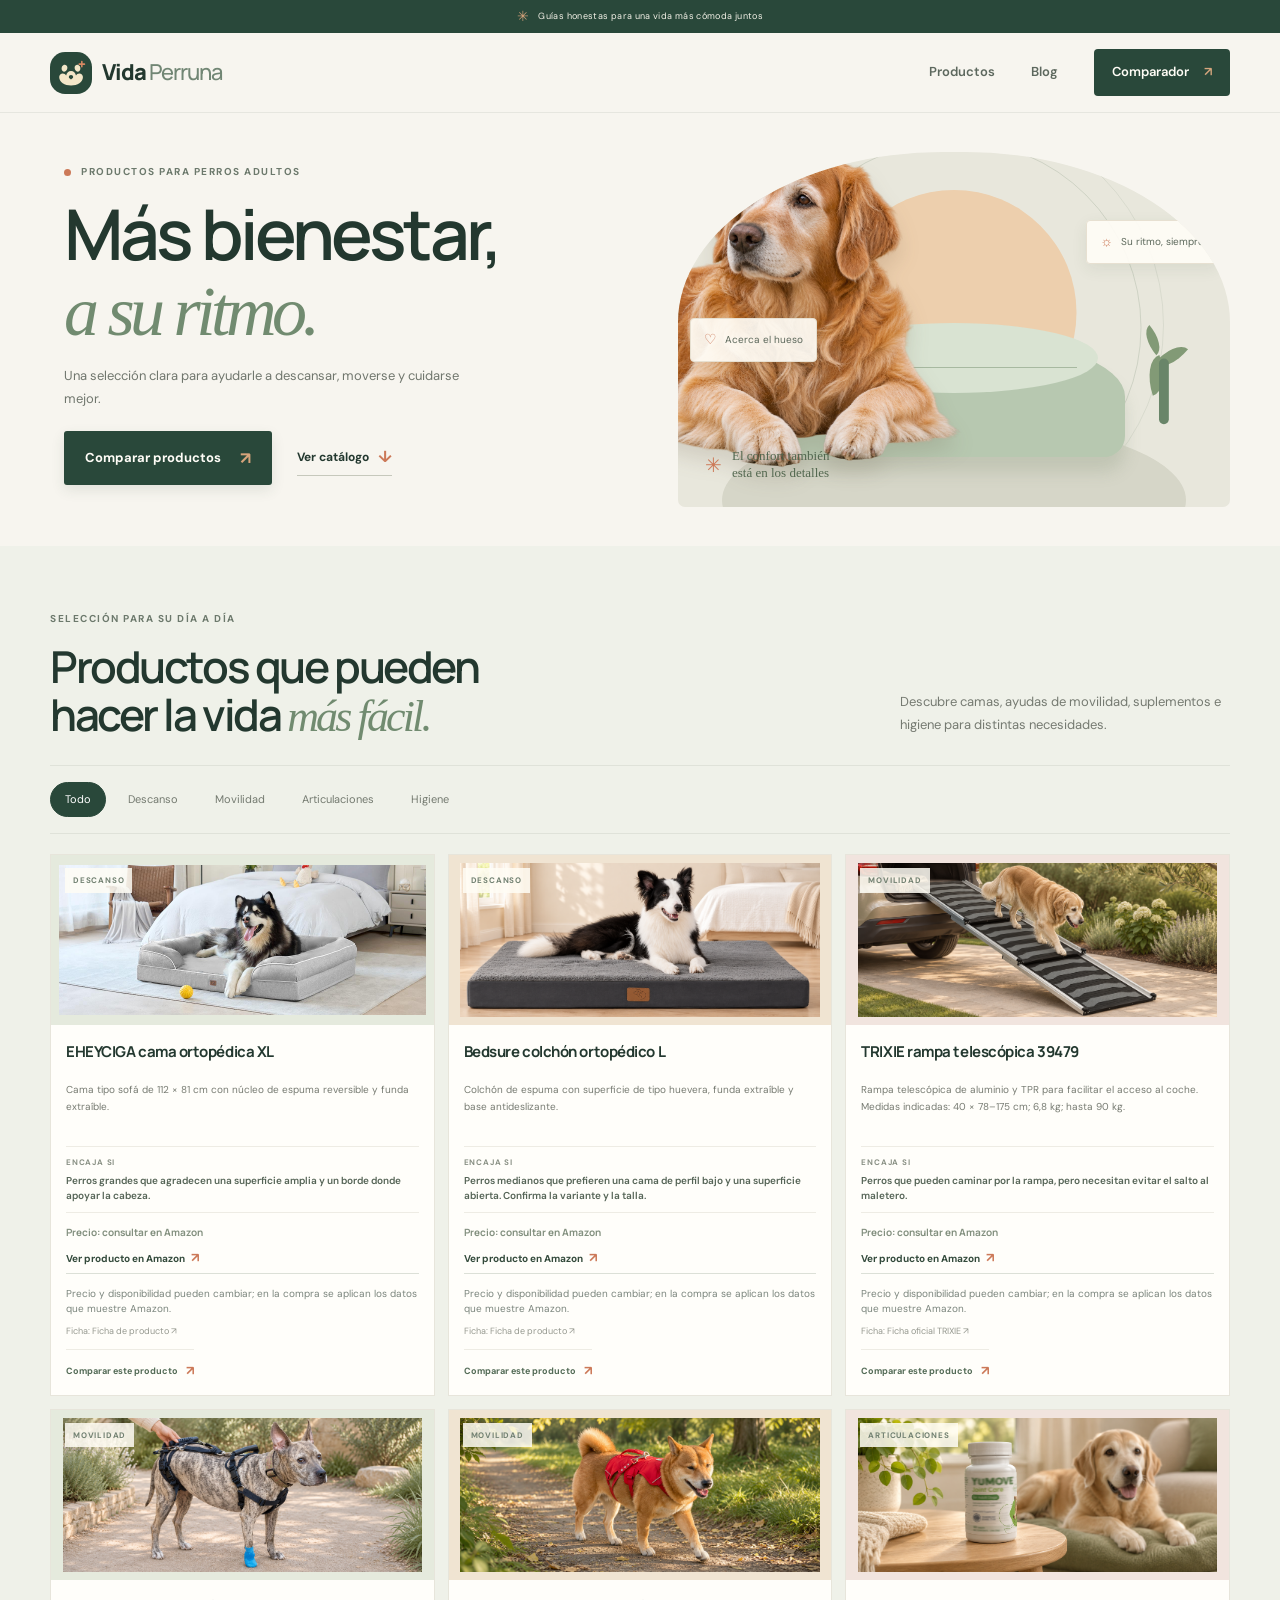
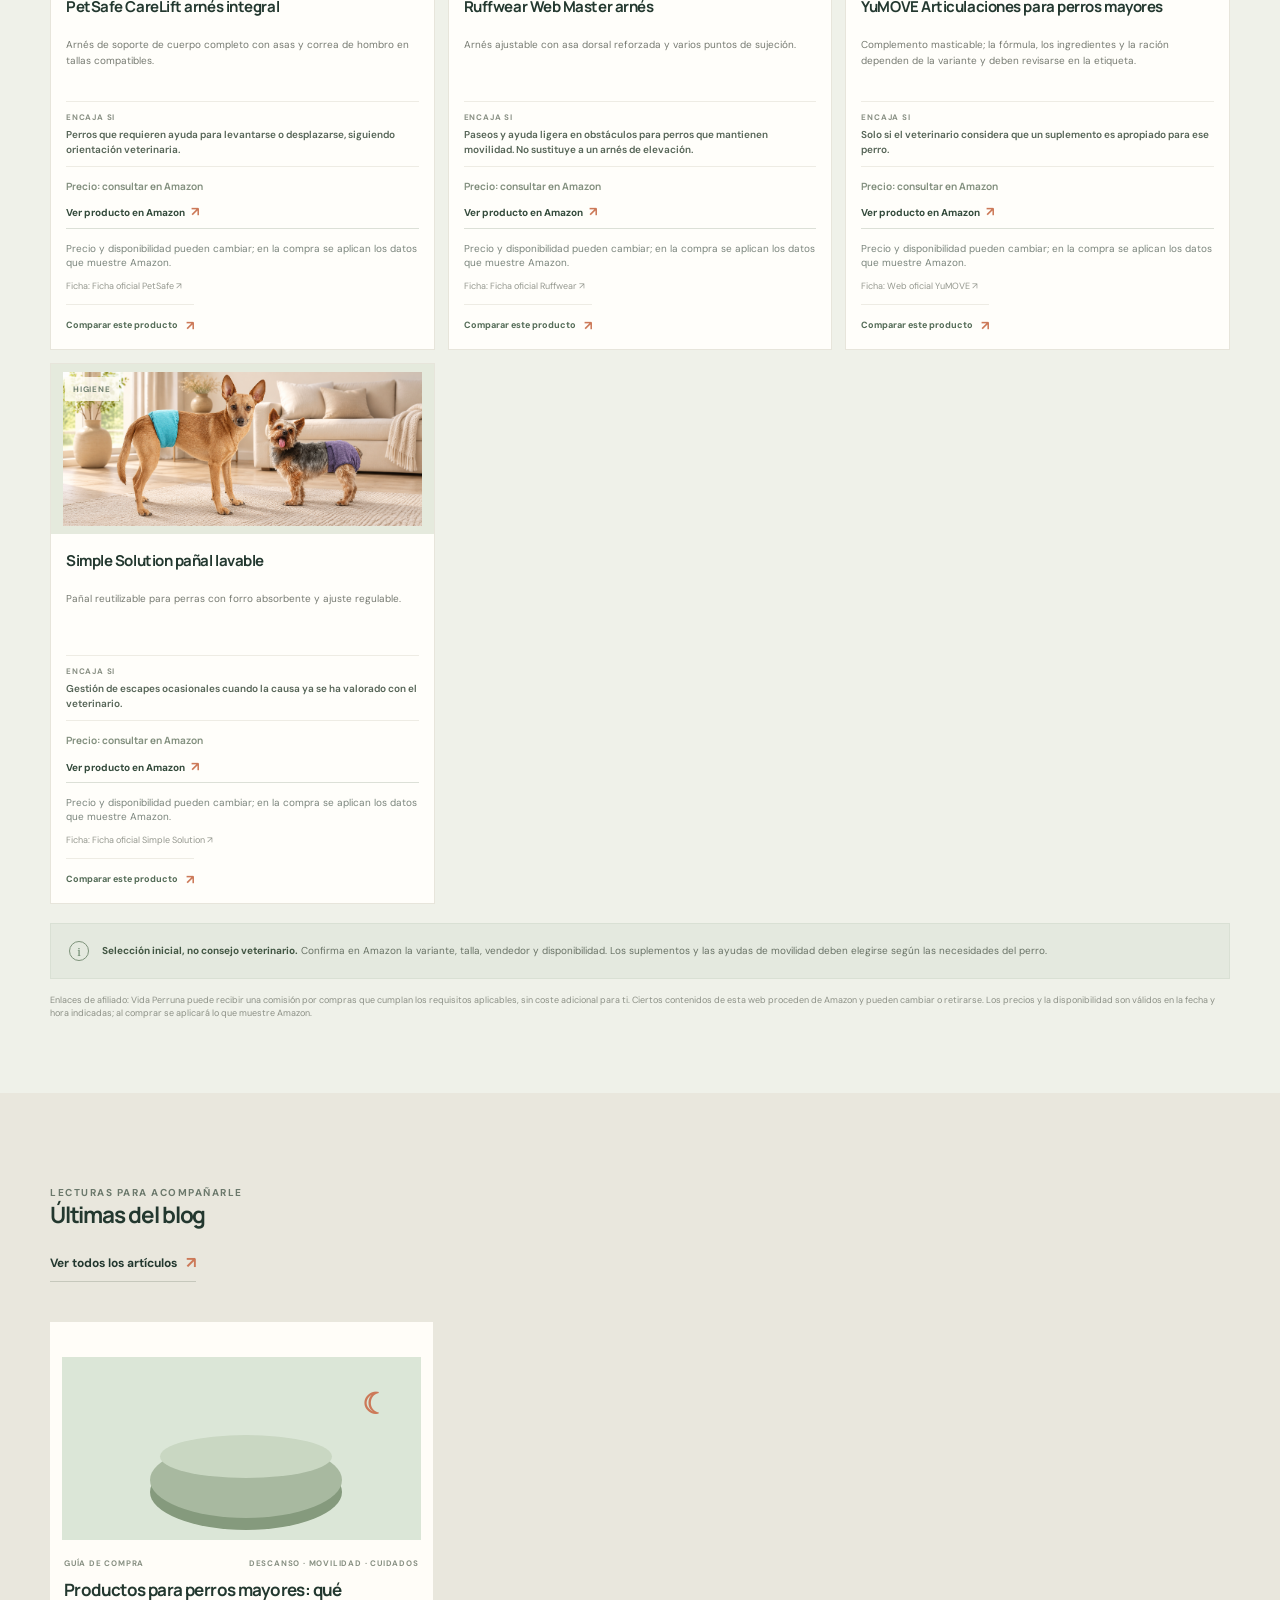
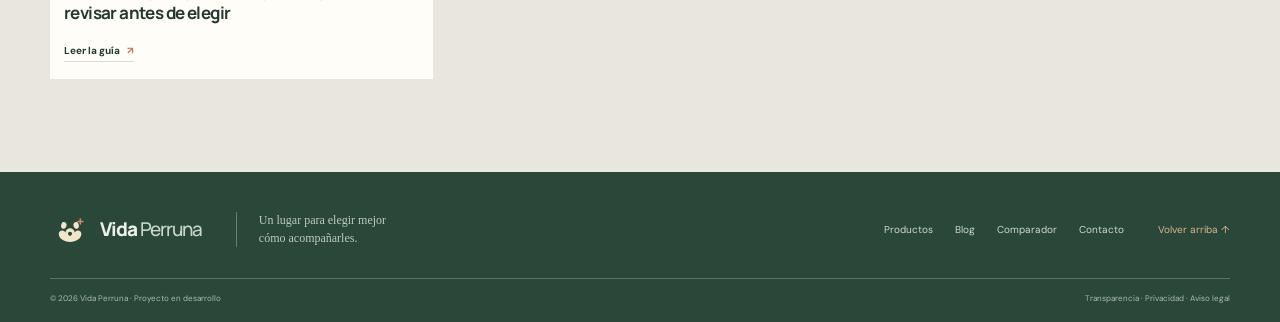
==== index.html @ af3a6097 "Publish interactive dog hero assets" ====
<!doctype html><html lang="es"><head><meta charset="utf-8"/><meta name="viewport" content="width=device-width, initial-scale=1"/><meta name="theme-color" content="#f7f5ef"/><meta name="description" content="Productos seleccionados para perros adultos: camas ortopédicas, rampas, arneses, suplementos e higiene. Encuentra opciones y compáralas."/><title>Vida Perruna — Más cómodo cada día</title><link rel="icon" href="assets/logo.svg" type="image/svg+xml"/><link rel="preconnect" href="https://fonts.googleapis.com"/><link rel="preconnect" href="https://fonts.gstatic.com" crossorigin/><link href="https://fonts.googleapis.com/css2?family=DM+Sans:wght@400;500;600;700&family=Manrope:wght@400;500;600;700;800&display=swap" rel="stylesheet"/><link rel="stylesheet" href="styles.css?v=dog-interaction-20261106"/></head><body><div class="announcement"><span class="spark">✳</span> Guías honestas para una vida más cómoda juntos</div><header class="site-header"><a class="brand" href="#inicio" aria-label="Vida Perruna, inicio"><img src="assets/logo.svg" alt="" width="42" height="42"/><span>Vida<span class="brand-light"> Perruna</span></span></a><button class="menu-toggle" aria-expanded="false" aria-controls="main-nav" aria-label="Abrir menú"><span></span><span></span></button><nav id="main-nav" class="main-nav"><a href="#productos">Productos</a><a href="blog.html">Blog</a><a class="nav-cta" href="comparador.html">Comparador <span>↗</span></a></nav></header><main id="inicio"><section class="hero wrap"><div class="hero-copy"><div class="eyebrow"><span class="eyebrow-dot"></span> PRODUCTOS PARA PERROS ADULTOS</div><h1>Más bienestar,<br/><em>a su ritmo.</em></h1><p class="hero-lede">Una selección clara para ayudarle a descansar, moverse y cuidarse mejor.</p><div class="hero-actions"><a class="button button-dark" href="comparador.html">Comparar productos <span>↗</span></a><a class="text-link" href="#productos">Ver catálogo <span>↓</span></a></div></div><div class="hero-art hero-dog-scene" role="group" tabindex="0" aria-label="Banner interactivo. Acerca el cursor al hocico para que el perro siga el hueso; pulsa Enter para saludarle."><div class="sun-disc"></div><div class="hero-orbit orbit-one"></div><div class="hero-orbit orbit-two"></div><div class="plant plant-left"><i></i><i></i><i></i><b></b></div><div class="plant plant-right"><i></i><i></i><i></i><b></b></div><div class="rug"></div><div class="bed"><div class="bed-seam"></div></div><div class="hero-dog"><img class="hero-dog-state dog-rest" src="assets/vida-perruna-perro-reposo.png" alt="Perro adulto descansando"/><img class="hero-dog-state dog-alert" src="assets/vida-perruna-perro-atento.png" alt="" aria-hidden="true"/></div><div class="hero-bone" aria-hidden="true"><svg viewBox="0 0 100 64"><path d="M29 17c-2-8-12-13-20-6-8 7-5 19 3 23-8 4-11 16-3 23 8 7 18 2 21-6h40c3 8 13 13 21 6 8-7 5-19-3-23 8-4 11-16 3-23-8-7-18-2-21 6z" fill="#fffaf1" stroke="#476458" stroke-width="6" stroke-linejoin="round"/><path d="M31 32h38" stroke="#c9875f" stroke-width="4" stroke-linecap="round"/></svg></div><div class="art-caption"><span class="caption-mark">✳</span><span>El confort también<br/>está en los detalles</span></div><div class="floating-tag tag-top"><span>☼</span> Su ritmo, siempre</div><div class="floating-tag tag-bottom"><span>♡</span> Acerca el hueso</div></div></section><section id="productos" class="compare-section products-section"><div class="wrap"><div class="section-heading"><div><span class="section-kicker">SELECCIÓN PARA SU DÍA A DÍA</span><h2>Productos que pueden<br/>hacer la vida <em>más fácil.</em></h2></div><p>Descubre camas, ayudas de movilidad, suplementos e higiene para distintas necesidades.</p></div><div class="compare-toolbar"><div class="filter-tabs" role="group" aria-label="Filtrar productos"><button class="filter active" data-filter="Todos">Todo</button><button class="filter" data-filter="Descanso">Descanso</button><button class="filter" data-filter="Movilidad">Movilidad</button><button class="filter" data-filter="Articulaciones">Articulaciones</button><button class="filter" data-filter="Higiene">Higiene</button></div></div><div id="product-grid" class="product-grid" aria-live="polite"></div><div class="data-note"><span class="note-icon">i</span><p><b>Selección inicial, no consejo veterinario.</b> Confirma en Amazon la variante, talla, vendedor y disponibilidad. Los suplementos y las ayudas de movilidad deben elegirse según las necesidades del perro.</p></div><div class="affiliate-note">Enlaces de afiliado: Vida Perruna puede recibir una comisión por compras que cumplan los requisitos aplicables, sin coste adicional para ti. Ciertos contenidos de esta web proceden de Amazon y pueden cambiar o retirarse. Los precios y la disponibilidad son válidos en la fecha y hora indicadas; al comprar se aplicará lo que muestre Amazon.</div></div></section><section id="blog-preview" class="editorial-section blog-section"><div class="wrap"><div class="editorial-heading"><div><span class="section-kicker">LECTURAS PARA ACOMPAÑARLE</span><h2>Últimas del blog</h2></div><a class="text-link" href="blog.html">Ver todos los artículos <span>↗</span></a></div><div class="article-grid blog-grid"><article class="article-card article-green"><a class="article-art-link" href="guia-perro-mayor.html" aria-label="Leer guía de productos para perros mayores"><div class="article-art art-bed"><span class="bed-pillow"></span><span class="sleep-moon">☾</span></div></a><div class="article-meta"><span>GUÍA DE COMPRA</span><span>DESCANSO · MOVILIDAD · CUIDADOS</span></div><h3>Productos para perros mayores: qué revisar antes de elegir</h3><a href="guia-perro-mayor.html">Leer la guía <span>↗</span></a></article></div></div></section></main><footer class="site-footer"><div class="wrap footer-main"><a class="brand footer-brand" href="#inicio"><img src="assets/logo.svg" alt="" width="40" height="40"/><span>Vida<span class="brand-light"> Perruna</span></span></a><p>Un lugar para elegir mejor<br/>cómo acompañarles.</p><div class="footer-links"><a href="#productos">Productos</a><a href="blog.html">Blog</a><a href="comparador.html">Comparador</a><a href="mailto:hola@vidaperruna.online">Contacto</a></div><a class="back-top" href="#inicio">Volver arriba ↑</a></div><div class="wrap footer-bottom"><span>© 2026 Vida Perruna · Proyecto en desarrollo</span><span>Transparencia · Privacidad · Aviso legal</span></div></footer><script src="script.js?v=dog-interaction-20261106"></script></body></html>
---- styles.css ----
:root{--ink:#23382f;--green:#29483a;--moss:#6f8e6e;--mint:#e5ede2;--cream:#f7f5ef;--paper:#fffefa;--sand:#eddfc4;--peach:#f1d5c3;--orange:#cc7958;--line:#e3e0d6;--muted:#777c72;--font:'DM Sans',sans-serif;--display:'Manrope',sans-serif}*{box-sizing:border-box}html{scroll-behavior:smooth;scroll-padding-top:90px}body{margin:0;color:var(--ink);background:var(--cream);font-family:var(--font);font-size:15px;line-height:1.55}a{color:inherit;text-decoration:none}button,select{font:inherit}.wrap{width:min(1180px,calc(100% - 64px));margin-inline:auto}.announcement{height:33px;background:var(--green);color:#f4f2e8;display:flex;align-items:center;justify-content:center;gap:9px;font-size:11px;letter-spacing:.035em}.spark{color:#d4a27a;font-size:14px}.site-header{height:80px;padding:0 max(32px,calc((100vw - 1180px)/2));display:flex;align-items:center;justify-content:space-between;background:var(--cream);position:sticky;top:0;z-index:20;border-bottom:1px solid rgba(35,56,47,.08)}.brand{display:flex;align-items:center;gap:10px;font-family:var(--display);font-weight:800;font-size:22px;letter-spacing:-1.1px}.brand img{display:block}.brand-light{font-weight:500;color:#718674}.main-nav{display:flex;align-items:center;gap:36px;font-size:13px;font-weight:600}.main-nav>a:not(.nav-cta){color:#5d685e;transition:color .2s}.main-nav>a:hover{color:var(--orange)}.nav-cta{background:var(--green);color:#fffdf6;padding:13px 18px;border-radius:4px}.nav-cta span{margin-left:12px;color:#d5a57d}.menu-toggle{display:none}.hero{display:grid;grid-template-columns:1fr .95fr;align-items:center;gap:38px;padding-top:68px;padding-bottom:90px;min-height:590px}.hero-copy{padding:0 0 10px 12px}.eyebrow,.section-kicker{font-size:10px;font-weight:700;letter-spacing:.15em;color:#6c796c}.eyebrow{display:flex;align-items:center;gap:10px}.eyebrow-dot{width:7px;height:7px;background:var(--orange);border-radius:50%}h1,h2,h3,p{margin-top:0}h1,h2{font-family:var(--display);letter-spacing:-.055em;line-height:1.08}h1{font-size:clamp(48px,6vw,76px);margin:23px 0 20px;font-weight:600}h1 em,h2 em{font-family:Georgia,serif;font-weight:400;color:#718b70;letter-spacing:-.065em} .hero-lede{max-width:425px;color:#70766d;font-size:15px;line-height:1.8;margin-bottom:26px}.hero-actions{display:flex;align-items:center;gap:25px}.button{height:48px;padding:0 18px;display:inline-flex;align-items:center;justify-content:center;gap:26px;font-size:12px;font-weight:700;border-radius:3px}.button-dark{background:var(--green);color:#fffdf7}.button-dark span{font-size:17px;color:#d6a47b}.text-link{display:inline-flex;align-items:center;gap:9px;font-size:12px;font-weight:700;border-bottom:1px solid #c6c8bc;padding:5px 0}.text-link span{color:var(--orange);font-size:16px}.hero-proof{margin-top:38px;display:flex;gap:13px;align-items:center}.proof-icons{display:flex}.proof-icons span{width:31px;height:31px;margin-right:-6px;display:grid;place-items:center;border:2px solid var(--cream);border-radius:50%;background:#e6decb;font-size:13px}.proof-icons span:nth-child(2){background:#e8cbb7}.proof-icons span:nth-child(3){background:#d6e1d2}.hero-proof p{margin:0;font-size:10px;line-height:1.5;color:#788075}.hero-proof b{color:#4c5c4d}.hero-art{height:450px;position:relative;background:#e8e7dc;border-radius:48% 48% 7px 7px;overflow:hidden;isolation:isolate}.sun-disc{position:absolute;width:245px;height:245px;background:#edcfad;border-radius:50%;left:50%;top:38px;transform:translateX(-50%)}.hero-orbit{position:absolute;border:1px solid rgba(78,105,81,.17);border-radius:50%;width:375px;height:375px;left:50%;top:-12px;transform:translateX(-50%)}.orbit-two{width:420px;height:420px;top:-37px;border-color:rgba(78,105,81,.1)}.rug{position:absolute;z-index:1;bottom:-73px;left:8%;width:84%;height:160px;border-radius:50%;background:#d6d6c8}.bed{position:absolute;z-index:3;bottom:50px;left:19%;width:62%;height:121px;border-radius:50% 50% 21px 21px;background:#b7c8b0;box-shadow:0 15px 16px #73856c35}.bed:before{content:"";position:absolute;left:8%;right:8%;top:-13px;height:70px;border-radius:50%;background:#d9e3d2}.bed-seam{position:absolute;z-index:2;left:14%;right:14%;top:31px;border-top:1px solid #a7b9a0}.dog{position:absolute;z-index:4;left:27%;bottom:104px;width:48%;height:196px}.dog-body{position:absolute;width:68%;height:90px;left:21%;top:81px;border-radius:60% 48% 47% 46%;background:#c5835e;transform:rotate(-4deg)}.dog-chest{position:absolute;left:53%;top:98px;width:25%;height:60px;background:#e2b793;border-radius:50%;transform:rotate(20deg)}.dog-head{position:absolute;z-index:3;top:54px;right:2%;width:91px;height:83px;border-radius:51% 48% 42% 45%;background:#ce906c;transform:rotate(-13deg)}.dog-ear{position:absolute;left:2px;top:2px;width:40px;height:51px;background:#a96c53;border-radius:90% 18% 70% 30%;transform:rotate(-29deg)}.dog-eye{position:absolute;z-index:1;width:5px;height:5px;border-radius:50%;background:#45362f;right:28px;top:31px}.dog-nose{position:absolute;z-index:1;width:11px;height:8px;border-radius:50%;background:#42352e;right:-3px;top:48px}.dog-muzzle{position:absolute;right:4px;top:47px;width:34px;height:24px;background:#e6c1a1;border-radius:60%}.dog-leg{position:absolute;z-index:1;top:144px;width:17px;height:39px;border-radius:0 0 8px 8px;background:#bd7d5c}.leg-a{left:27%}.leg-b{left:43%;height:32px;top:148px}.leg-c{left:73%;height:30px;top:148px}.dog-tail{position:absolute;left:9%;top:91px;width:63px;height:17px;background:#bd7b5a;border-radius:20px;transform:rotate(27deg)}.art-caption{position:absolute;z-index:5;left:27px;bottom:25px;display:flex;gap:10px;align-items:center;color:#52674f;font-family:Georgia,serif;font-size:13px;line-height:1.3}.caption-mark{font-family:var(--font);font-size:20px;color:var(--orange)}.floating-tag{position:absolute;z-index:6;display:flex;align-items:center;gap:8px;padding:10px 13px;background:#fffdf7e8;border:1px solid #e7e0d1;border-radius:4px;font-size:10px;color:#5c685b;box-shadow:0 5px 16px #2e433015}.floating-tag span{font-size:14px;color:var(--orange)}.tag-top{right:12px;top:68px}.tag-bottom{left:12px;top:166px}.plant{position:absolute;z-index:2;bottom:72px;width:45px;height:120px}.plant-left{left:7%}.plant-right{right:8%;transform:scale(.82)}.plant b{position:absolute;bottom:0;left:17px;width:12px;height:80px;border-radius:10px;background:#698569}.plant i{position:absolute;bottom:37px;left:2px;width:23px;height:45px;border-radius:100% 0 100% 0;background:#829a76;transform:rotate(-18deg)}.plant i:nth-child(2){left:20px;bottom:60px;transform:rotate(40deg) scale(.9)}.plant i:nth-child(3){left:-2px;bottom:80px;transform:rotate(-40deg) scale(.75)}.need-strip{display:grid;grid-template-columns:1.1fr repeat(3,1fr);gap:12px;padding:0 0 95px;align-items:stretch}.need-intro{padding:12px 0}.need-intro h2{font-size:27px;font-weight:600;margin-top:9px}.need-card{background:#fffdf8;border:1px solid #eae7dd;min-height:100px;padding:18px 14px;display:flex;align-items:center;gap:12px;transition:transform .2s,border-color .2s}.need-card:hover{transform:translateY(-3px);border-color:#9dae99}.need-card>span:nth-child(2){display:flex;flex-direction:column;gap:3px;flex:1}.need-card b{font-size:12px}.need-card small{font-size:10px;color:#85887e}.need-card>i{font-style:normal;color:#c27b5b;font-size:17px}.need-icon{width:39px;height:39px;border-radius:50%;display:grid;place-items:center;font-size:18px}.icon-sand{background:#f0e5d2;color:#aa7c55}.icon-green{background:#dce8d8;color:#68876a}.icon-peach{background:#f5e1d5;color:#c17857}.compare-section{background:#eff1e9;padding:88px 0 72px}.section-heading{display:flex;align-items:end;justify-content:space-between;gap:32px;margin-bottom:39px}.section-heading h2,.price-copy h2,.criteria-copy h2{font-size:clamp(34px,4vw,49px);font-weight:600;margin:14px 0 0}.section-heading>p{max-width:330px;color:#757a71;font-size:13px;line-height:1.8;margin-bottom:4px}.compare-toolbar{display:flex;justify-content:space-between;align-items:center;padding:16px 0;border-top:1px solid #dfe2d9;border-bottom:1px solid #dfe2d9;margin-bottom:20px}.filter-tabs{display:flex;gap:7px}.filter{border:1px solid transparent;background:transparent;color:#747a70;padding:8px 14px;border-radius:25px;font-size:11px;cursor:pointer}.filter.active{background:var(--green);color:#fff;border-color:var(--green)}.sort-label{color:#81847b;font-size:10px}.sort-label select{border:0;background:transparent;color:var(--ink);font-size:11px;font-weight:700;outline:0;padding:6px}.product-grid{display:grid;grid-template-columns:repeat(3,1fr);gap:15px}.product-card{background:#fffefa;border:1px solid #e7e5db;animation:rise .42s both;animation-delay:var(--delay);transition:transform .22s,box-shadow .22s}.product-card:hover{transform:translateY(-4px);box-shadow:0 14px 28px #30483612}@keyframes rise{from{opacity:0;transform:translateY(8px)}to{opacity:1;transform:translateY(0)}}.product-art{height:190px;position:relative;overflow:hidden;background:#e5eadd;display:grid;place-items:center}.product-card:nth-child(3n+2) .product-art{background:#f0e4d2}.product-card:nth-child(3n) .product-art{background:#f1e4de}.product-badge{position:absolute;top:13px;left:14px;font-size:8px;letter-spacing:.1em;font-weight:700;padding:6px 8px;background:#fffdf5d9;color:#718071}.save-button{position:absolute;top:11px;right:12px;border:0;background:#fffdf5df;border-radius:50%;width:29px;height:29px;font-size:16px;color:#6c7b6a;cursor:pointer}.save-button.saved{color:#c57155}.illustration{position:relative;width:170px;height:120px;display:grid;place-items:center}.bed-shape{position:absolute;bottom:12px;width:151px;height:77px;border-radius:42% 42% 19px 19px;background:#8ea286;box-shadow:0 9px 0 #778b72}.bed-shape:before{content:"";position:absolute;left:9px;right:9px;top:-7px;height:48px;border-radius:50%;background:#b6c5ad}.bed-pillow{position:absolute;z-index:2;left:54px;top:26px;width:62px;height:34px;border-radius:50%;background:#d7dece;transform:rotate(-7deg)}.bed-fold{position:absolute;z-index:3;right:34px;top:44px;width:26px;height:2px;background:#aab9a3;transform:rotate(-7deg)}.harness-illo .support{width:83px;height:95px;background:#cc8967;border:10px solid #e3ac8b;border-radius:45% 45% 52% 52%;transform:rotate(-28deg);box-shadow:0 8px 0 #b87658}.harness-illo .strap{position:absolute;z-index:2;width:13px;height:117px;background:#f3d0ac;border-radius:12px;transform:rotate(35deg);left:43px;top:2px}.harness-illo .s2{left:112px;transform:rotate(-31deg)}.harness-illo .ring{position:absolute;z-index:3;right:27px;top:18px;width:18px;height:18px;border:4px solid #7c8874;border-radius:50%}.ramp-board{position:absolute;bottom:16px;left:35px;width:125px;height:37px;border-radius:5px;background:#c48662;transform:rotate(-28deg);box-shadow:0 8px 0 #a96e54}.ramp-leg{position:absolute;bottom:10px;right:39px;width:17px;height:33px;background:#8a927c;transform:skewY(28deg)}.ramp-dash{position:absolute;top:49px;left:75px;width:52px;border-top:3px dashed #f3d5b6;transform:rotate(-28deg)}.mattress{position:absolute;bottom:14px;width:150px;height:65px;background:#7e9880;border-radius:15px;transform:skewY(-7deg);box-shadow:0 9px #617b64}.mattress-top{position:absolute;bottom:67px;width:149px;height:28px;background:#adc0a9;border-radius:50%;transform:rotate(-7deg)}.mattress-stitch{position:absolute;bottom:37px;width:111px;border-top:1px dashed #ced7c6;transform:rotate(-7deg)}.jar{position:absolute;top:26px;width:73px;height:86px;background:#e9d8ba;border-radius:12px 12px 18px 18px;box-shadow:inset -10px 0 #ddc8a6,0 8px #c6b28f}.jar-lid{position:absolute;top:18px;width:78px;height:14px;border-radius:5px;background:#6c826c}.jar-label{z-index:1;position:absolute;top:54px;background:#faf4e6;color:#688268;width:42px;height:33px;display:grid;place-items:center;font-family:Georgia,serif;font-size:25px}.leaf{position:absolute;right:17px;top:26px;color:#879b77;font-size:22px}.step-shape{position:absolute;bottom:10px;left:25px;width:123px;height:76px;background:#c78c6a;border-radius:8px 25px 5px 5px;box-shadow:0 8px #aa7158}.step-shape:before{content:"";position:absolute;width:80px;height:48px;bottom:39px;right:0;background:#daa98a;border-radius:10px 22px 0 0}.step-seam{position:absolute;bottom:47px;left:53px;width:93px;border-top:1px solid #efccb0}.product-info{padding:19px 17px 15px}.product-info h3{font-family:var(--display);font-size:17px;letter-spacing:-.03em;margin-bottom:6px}.product-info>p{min-height:40px;color:#777b72;font-size:11px;line-height:1.65;margin-bottom:14px}.product-detail{display:flex;flex-direction:column;gap:4px;border-top:1px solid #eeece4;padding:11px 0}.product-detail span{font-size:8px;letter-spacing:.1em;color:#899084;font-weight:700}.product-detail b{font-size:10px;font-weight:600;color:#556456}.care-detail{padding-bottom:12px}.product-footer{border-top:1px solid #eeece4;padding-top:12px;display:flex;align-items:center;justify-content:space-between;gap:8px}.example-price{font-family:var(--display);font-weight:700;font-size:10px;color:#83907f}.product-link{font-size:9px;font-weight:700;color:#334a3b;white-space:nowrap}.product-link span{color:var(--orange);font-size:13px;margin-left:4px}.history-link{font-size:9px;color:#95988f;margin-top:9px;line-height:1.45}.data-note{margin-top:22px;padding:17px 18px;background:#e4e9df;border:1px solid #d9e0d4;display:flex;align-items:center;gap:13px}.note-icon{width:20px;height:20px;flex:0 0 20px;border:1px solid #7d927a;color:#628064;border-radius:50%;display:grid;place-items:center;font-family:Georgia,serif;font-size:13px}.data-note p{font-size:10px;line-height:1.65;color:#697366;margin:0;flex:1}.data-note p b{color:#425643}.data-note>a{font-size:10px;white-space:nowrap;font-weight:700;border-bottom:1px solid #a7b3a2;padding-bottom:3px}.data-note>a span{color:var(--orange)}.affiliate-note{color:#8c9086;font-size:9px;text-align:center;margin-top:15px}.price-section{display:grid;grid-template-columns:1.03fr 1fr;align-items:center;gap:80px;padding-top:103px;padding-bottom:105px}.price-visual{background:#fffefa;border:1px solid #e9e5db;padding:22px 22px 14px;box-shadow:0 18px 45px #3a51400b}.chart-header,.chart-legend{display:flex;justify-content:space-between;align-items:center}.chart-header{font-size:9px;letter-spacing:.12em;font-weight:700;color:#6b786b}.chart-period{font-size:9px;letter-spacing:0;font-weight:500;color:#7a8078;border:1px solid #e6e4dc;padding:5px 8px}.chart-product{display:flex;align-items:center;gap:11px;margin:21px 0 12px}.chart-product b{display:block;font-size:11px}.chart-product small{display:block;color:#a0a197;font-size:9px;margin-top:3px}.mini-bed{width:40px;height:29px;border-radius:50% 50% 5px 5px;background:#b5c4ae;position:relative}.mini-bed:before{content:"";position:absolute;left:4px;right:4px;top:-3px;height:15px;border-radius:50%;background:#d8e1d3}.chart-dummy{position:relative;padding-left:28px;padding-bottom:18px}.chart-dummy svg{width:100%;height:130px;overflow:visible;border-bottom:1px solid #e4e5df;border-left:1px solid #e4e5df;background:repeating-linear-gradient(to bottom,transparent 0,transparent 32px,#ebece7 33px)}.chart-y{position:absolute;left:0;top:0;height:130px;display:flex;flex-direction:column;justify-content:space-between;color:#c0c2b9;font-size:8px}.chart-x{display:flex;justify-content:space-between;margin-top:5px;color:#a5a79d;font-size:8px}.chart-legend{border-top:1px solid #eeece6;padding-top:13px;margin-top:12px;color:#95988e;font-size:8px}.chart-legend span:first-child{color:#71806f}.chart-legend i{display:inline-block;width:7px;height:7px;background:#779277;border-radius:50%;margin-right:6px}.price-copy>p{margin:20px 0 20px;color:#73786f;font-size:12px;line-height:1.8;max-width:410px}.price-points{margin-bottom:17px}.price-points>div{display:flex;gap:14px;align-items:start;border-top:1px solid #e6e4dc;padding:11px 0}.price-points>div>span{font-family:Georgia,serif;color:#c17a59;font-size:12px}.price-points p{margin:0}.price-points b,.price-points small{display:block}.price-points b{font-size:11px}.price-points small{font-size:10px;color:#85897f;margin-top:3px}.editorial-section{background:#e9e7dd;padding:87px 0 93px}.editorial-heading{margin-bottom:34px}.editorial-heading .text-link{margin-bottom:6px}.article-grid{display:grid;grid-template-columns:repeat(3,1fr);gap:16px}.article-card{background:#fffdf8;padding:12px 12px 18px}.article-art{height:183px;position:relative;overflow:hidden;display:grid;place-items:center}.article-green .article-art{background:#dbe6d7}.article-yellow .article-art{background:#efdfc9}.article-peach .article-art{background:#f0dcd1}.art-bed .bed-pillow{width:192px;height:76px;position:absolute;top:85px;left:50%;transform:translateX(-50%);border-radius:50%;background:#a8b9a0;box-shadow:0 12px #859a7d}.art-bed .bed-pillow:before{content:"";position:absolute;left:10px;right:10px;top:-7px;height:43px;border-radius:50%;background:#c9d7c2}.sleep-moon{position:absolute;right:33px;top:25px;font-size:29px;color:#b29161}.ramp-shape{position:absolute;bottom:24px;left:20%;width:66%;height:48px;background:#bd8060;transform:rotate(-21deg);border-radius:5px;box-shadow:0 9px #a36e53}.ramp-ball{position:absolute;top:37px;left:26%;color:#d7b779;font-size:16px}.pawprint{font-size:65px;color:#bc7c5c;z-index:2}.orbit{position:absolute;width:170px;height:100px;border:1px solid #c78c6d;border-radius:50%;transform:rotate(-33deg)}.orbit-b{width:240px;height:135px;transform:rotate(25deg);border-color:#d4b59c}.article-meta{display:flex;justify-content:space-between;color:#889083;font-size:8px;letter-spacing:.1em;font-weight:700;margin:17px 2px 9px}.article-card h3{font-family:var(--display);font-size:17px;line-height:1.35;letter-spacing:-.035em;max-width:290px;min-height:45px;margin:0 2px 13px}.article-card>a{font-size:10px;font-weight:700;border-bottom:1px solid #dddcd2;padding-bottom:4px;margin-left:2px}.article-card>a span{color:var(--orange);margin-left:5px}.criteria-section{display:grid;grid-template-columns:180px 1fr 260px;gap:48px;align-items:center;padding-top:100px;padding-bottom:100px}.criteria-mark{display:flex;align-items:center;flex-direction:column;gap:12px}.criteria-mark span{font-size:9px;letter-spacing:.15em;color:#8a8d82}.criteria-copy h2{font-size:40px}.criteria-copy>p{max-width:540px;color:#74796f;font-size:12px;line-height:1.8;margin:18px 0}.criteria-values{display:flex;gap:16px;flex-wrap:wrap}.criteria-values span{font-size:9px;color:#647364}.criteria-side{border-left:1px solid #dedbd1;padding:12px 0 12px 28px}.paw-line{font-size:30px;filter:grayscale(.5);margin-bottom:12px}.criteria-side p{font-family:Georgia,serif;color:#647463;font-size:14px;line-height:1.55}.criteria-side p b{font-weight:400;color:#34483b}.criteria-side>span{font-size:8px;letter-spacing:.14em;color:#a07c60}.site-footer{background:#29483a;color:#eef0e8;padding:38px 0 18px}.footer-main{display:flex;align-items:center;gap:34px;padding-bottom:28px}.footer-brand{font-size:19px}.footer-brand .brand-light{color:#cad7c7}.footer-main>p{font-family:Georgia,serif;font-size:12px;line-height:1.45;color:#becabd;margin:0;border-left:1px solid #62806e;padding-left:22px}.footer-links{margin-left:auto;display:flex;gap:22px;font-size:10px;color:#d0d8cc}.footer-links a:hover{color:#e7b28b}.back-top{font-size:10px;color:#e1b28c}.footer-bottom{border-top:1px solid #597261;padding-top:13px;display:flex;justify-content:space-between;color:#aebbad;font-size:8px}
@media(max-width:900px){.wrap{width:calc(100% - 42px)}.site-header{padding-inline:21px}.main-nav{gap:18px}.hero{gap:20px;min-height:535px;padding-top:55px}.hero-art{height:405px}.hero-copy{padding-left:0}.need-strip{grid-template-columns:repeat(3,1fr)}.need-intro{grid-column:1/-1;padding:0 0 8px}.need-intro h2 br{display:none}.price-section{gap:40px}.criteria-section{grid-template-columns:120px 1fr;gap:28px}.criteria-side{grid-column:2;border-left:0;border-top:1px solid #dedbd1;padding:20px 0 0;display:flex;align-items:center;gap:18px}.criteria-side p{margin:0}.criteria-side>span{margin-left:auto}.footer-main{gap:20px}.footer-links{gap:13px}}
@media(max-width:650px){.announcement{font-size:9px}.site-header{height:68px}.brand{font-size:20px}.brand img{width:36px;height:36px}.menu-toggle{display:flex;width:39px;height:39px;align-items:center;justify-content:center;flex-direction:column;gap:5px;border:1px solid #daddd3;background:transparent;border-radius:50%}.menu-toggle span{width:15px;height:1px;background:#415447}.main-nav{display:none;position:absolute;top:67px;left:0;right:0;background:var(--cream);padding:18px 22px 22px;flex-direction:column;align-items:stretch;gap:15px;border-bottom:1px solid var(--line)}.main-nav.nav-open{display:flex}.nav-cta{text-align:center}.wrap{width:calc(100% - 36px)}.hero{grid-template-columns:1fr;padding-top:42px;padding-bottom:55px;gap:30px}.hero-copy{padding:0}.eyebrow{font-size:8px}h1{font-size:54px;margin-top:17px}.hero-lede{font-size:13px;max-width:350px}.hero-actions{gap:18px}.button{font-size:10px;padding-inline:13px;gap:15px}.hero-proof{margin-top:23px}.hero-art{height:345px;width:min(100%,430px);margin-inline:auto;border-radius:48% 48% 5px 5px}.sun-disc{width:206px;height:206px;top:28px}.dog{transform:scale(.84);transform-origin:bottom center;left:25%;bottom:90px;width:53%}.bed{bottom:37px;height:105px}.rug{bottom:-89px}.plant{bottom:57px;transform:scale(.8)}.plant-right{transform:scale(.67)}.tag-top{top:51px}.tag-bottom{top:136px}.art-caption{bottom:18px;left:17px;font-size:11px}.need-strip{grid-template-columns:1fr;padding-bottom:62px;gap:8px}.need-intro{margin-bottom:2px}.need-intro h2{font-size:24px}.need-card{min-height:74px;padding:13px}.need-icon{width:36px;height:36px}.compare-section{padding:62px 0 50px}.section-heading{display:block;margin-bottom:24px}.section-heading h2,.price-copy h2{font-size:37px}.section-heading>p{font-size:12px;margin:16px 0 0}.compare-toolbar{display:block;padding:12px 0}.filter-tabs{overflow:auto;white-space:nowrap;padding-bottom:6px}.filter{padding:7px 11px;font-size:10px}.sort-label{display:block;text-align:right;font-size:9px}.sort-label select{font-size:10px}.product-grid{grid-template-columns:1fr;gap:12px}.product-art{height:175px}.product-info{padding:16px}.product-info h3{font-size:16px}.product-info>p{min-height:auto}.data-note{align-items:flex-start;flex-wrap:wrap;padding:14px}.data-note p{flex-basis:calc(100% - 38px)}.data-note>a{margin-left:33px}.price-section{grid-template-columns:1fr;padding-top:70px;padding-bottom:70px;gap:33px}.price-visual{padding:17px}.chart-dummy svg{height:110px}.chart-y{height:110px}.price-copy h2{font-size:37px}.editorial-section{padding:64px 0}.editorial-heading{display:flex;align-items:end}.editorial-heading h2{font-size:34px}.editorial-heading .text-link{font-size:9px;white-space:nowrap}.article-grid{grid-template-columns:1fr;gap:12px}.article-card{padding:10px 10px 15px}.article-art{height:157px}.article-card h3{min-height:auto;font-size:16px}.criteria-section{grid-template-columns:1fr;gap:21px;padding-top:65px;padding-bottom:65px}.criteria-mark{flex-direction:row;justify-content:flex-start}.criteria-mark img{width:52px;height:52px}.criteria-copy h2{font-size:36px}.criteria-values{flex-direction:column;gap:9px}.criteria-side{grid-column:1;gap:12px;padding-top:16px}.criteria-side p{font-size:12px}.paw-line{margin:0}.criteria-side>span{font-size:7px}.footer-main{display:grid;grid-template-columns:1fr 1fr;gap:15px}.footer-brand{grid-column:1}.footer-main>p{grid-column:2;grid-row:1;border:0;padding:0;font-size:10px}.footer-links{grid-column:1/-1;margin:7px 0 0;display:grid;grid-template-columns:1fr 1fr;gap:11px;font-size:9px}.back-top{grid-column:1/-1;font-size:9px}.footer-bottom{font-size:7px;gap:15px}.footer-bottom span:last-child{text-align:right}}
@media(prefers-reduced-motion:reduce){*,*::before,*::after{scroll-behavior:auto!important;animation-duration:.01ms!important;animation-iteration-count:1!important;transition-duration:.01ms!important}}
.stroller-illo .stroller-basket{position:absolute;left:40px;top:23px;width:92px;height:61px;border:5px solid #748b78;border-radius:12px 12px 23px 23px;background:#c6d5bd}.stroller-illo .stroller-canopy{position:absolute;z-index:1;left:48px;top:12px;width:78px;height:27px;border-radius:55px 55px 5px 5px;background:#c78665}.stroller-illo .stroller-handle{position:absolute;left:123px;top:18px;width:33px;height:7px;border-radius:8px;background:#617a68;transform:rotate(45deg)}.stroller-illo i,.stroller-illo b{position:absolute;bottom:7px;width:22px;height:22px;border-radius:50%;background:#485d4d;border:5px solid #dae1d4}.stroller-illo i{left:48px}.stroller-illo b{right:35px}.diaper-illo .diaper{position:absolute;left:43px;top:20px;width:84px;height:83px;border-radius:30px 30px 43px 43px;background:#d8c9b3;clip-path:polygon(18% 0,82% 0,100% 100%,68% 82%,50% 100%,32% 82%,0 100%)}.diaper-illo .diaper-belt{position:absolute;left:45px;top:25px;width:80px;height:16px;border-radius:8px;background:#f4ead8}.diaper-illo .diaper-mark{position:absolute;top:51px;left:74px;color:#c17b5b;font-size:28px}.mat-illo .floor-mat{position:absolute;left:10px;top:30px;width:150px;height:72px;border-radius:12px;background:#9bb096;transform:rotate(-8deg);box-shadow:0 8px #798d74}.mat-illo .mat-fold{position:absolute;left:32px;top:57px;width:105px;border-top:2px dashed #dce5d7;transform:rotate(-8deg)}.mat-illo .mat-paw{position:absolute;right:42px;top:43px;font-size:27px;opacity:.8}
@media(max-width:650px){.product-footer{align-items:flex-start;flex-direction:column}.example-price{font-size:9px}.product-link{font-size:10px}}

/* Compact product-first layout and product comparison */
.main-nav a[href="#guias"],.main-nav a[href="#criterio"]{display:none}
.announcement{padding-block:7px;font-size:9px;letter-spacing:.04em}
.hero{min-height:420px;padding-top:39px;padding-bottom:39px;grid-template-columns:1fr .92fr;gap:28px}
.hero-copy{padding-left:14px}
.hero h1{font-size:clamp(45px,5.5vw,70px);margin:16px 0 14px}
.hero-lede{max-width:410px;font-size:13px;margin-bottom:20px}
.hero-proof{display:none}
.hero-art{height:355px}
.products-section{padding-top:60px}
.products-section .section-heading{margin-bottom:25px}
.products-section .section-heading h2{font-size:clamp(32px,3.6vw,44px)}
.product-grid{grid-template-columns:repeat(3,minmax(0,1fr));gap:13px}
.product-card{position:relative}
.product-art{height:170px}
.photo-note{position:absolute;bottom:9px;right:10px;padding:5px 7px;background:#fffdf0e8;border-radius:3px;color:#73786f;font-size:8px;letter-spacing:.015em}
.product-info{padding:15px 15px 13px}
.product-info h3{font-size:15px;min-height:36px}
.product-info>p{font-size:10px;min-height:50px}
.product-detail{padding:9px 0}
.product-detail b{font-size:10px;line-height:1.5}
.product-footer{align-items:flex-start;flex-direction:column;gap:8px}
.product-link{font-size:10px}
.compare-choice{display:flex;align-items:center;gap:8px;padding-top:12px;margin-top:11px;border-top:1px solid #eeece4;color:#4d6654;font-size:10px;font-weight:700;cursor:pointer}
.compare-choice input{appearance:none;width:16px;height:16px;border:1px solid #8b9d8a;border-radius:3px;background:white;display:grid;place-content:center;cursor:pointer;flex:0 0 auto}
.compare-choice input:checked{background:#4e6b55;border-color:#4e6b55}
.compare-choice input:checked:after{content:"✓";color:white;font-size:11px;line-height:1}
.comparison-box{margin-top:62px;padding:34px;background:#fffefa;border:1px solid #e2e2d8}
.comparison-picker{display:grid;grid-template-columns:repeat(4,minmax(0,1fr));gap:10px;margin-bottom:14px}
.compare-pick{display:flex;flex-direction:column;gap:7px;min-width:0}
.compare-pick>span{font-size:8px;letter-spacing:.11em;font-weight:700;color:#82907f}
.compare-pick select{width:100%;min-height:44px;border:1px solid #dfe3d9;background:#f8f8f3;border-radius:4px;padding:9px 30px 9px 11px;color:#35493b;font:500 10px var(--font);cursor:pointer}
.compare-pick select:focus{outline:2px solid #8fa68b;outline-offset:1px}
.comparison-heading{display:flex;align-items:end;justify-content:space-between;gap:20px;margin-bottom:23px}
.comparison-heading h2{font-family:var(--display);font-size:clamp(26px,3vw,38px);font-weight:600;letter-spacing:-.04em;margin:8px 0}
.comparison-heading p{color:#777d72;font-size:11px;margin:0}
.clear-comparison{border:1px solid #d8ddd2;background:transparent;color:#627365;border-radius:22px;padding:9px 13px;font:600 10px var(--font);cursor:pointer;white-space:nowrap}
.clear-comparison:hover{background:#edf1e9}
.comparison-empty{padding:28px 16px;text-align:center;background:#f2f3ed;color:#7a8277;font-size:11px}
.comparison-limit{color:#a66b4f;background:#f9eee7}
.comparison-table-wrap{overflow-x:auto}
.comparison-table{width:100%;border-collapse:collapse;min-width:650px;table-layout:fixed}
.comparison-table th,.comparison-table td{padding:14px 13px;border-bottom:1px solid #e8e9e2;text-align:left;vertical-align:top;font-size:10px;line-height:1.55}
.comparison-table thead th{background:#f2f3ed;color:#364b3e}
.comparison-table thead th:first-child{width:130px}
.comparison-table tbody th{width:130px;color:#687568;font-size:9px;letter-spacing:.04em}
.comparison-table td{color:#61695f}
.comparison-table thead th b,.comparison-table thead th a,.table-category{display:block}
.comparison-table thead th b{font-family:var(--display);font-size:13px;line-height:1.3;margin:6px 0}
.table-category{color:#879381;font-size:8px;letter-spacing:.1em;text-transform:uppercase}
.comparison-table thead th a{font-size:9px;color:#52705a;margin-top:8px}
.comparison-footnote{font-size:9px;line-height:1.5;color:#85897f;margin:14px 0 0}
.data-note{margin-top:19px}
.affiliate-note{text-align:left;line-height:1.5;font-size:9px}
.site-footer{margin-top:0}

@media(max-width:900px){.hero{min-height:380px}.hero-art{height:320px}.product-grid{grid-template-columns:repeat(2,minmax(0,1fr))}.comparison-box{padding:26px}}
@media(max-width:900px){.comparison-picker{grid-template-columns:repeat(2,minmax(0,1fr))}}
@media(max-width:650px){.announcement{font-size:8px}.hero{grid-template-columns:1fr;min-height:0;padding-top:34px;padding-bottom:30px;gap:19px}.hero-copy{padding-left:0}.hero h1{font-size:51px}.hero-lede{font-size:12px}.hero-art{height:280px;width:min(100%,390px)}.products-section{padding-top:40px}.products-section .section-heading h2{font-size:34px}.product-grid{grid-template-columns:1fr;gap:11px}.product-art{height:165px}.product-info h3{min-height:0}.product-info>p{min-height:0}.product-footer{flex-direction:row;align-items:center}.comparison-box{margin-top:40px;padding:18px 13px}.comparison-heading{align-items:flex-start;flex-direction:column;gap:13px}.comparison-heading h2{font-size:29px}.comparison-heading p{line-height:1.5}.comparison-picker{gap:8px}.compare-pick select{font-size:9px;padding-inline:8px}.comparison-table{min-width:590px}.comparison-table th,.comparison-table td{padding:11px 10px}.comparison-table thead th:first-child,.comparison-table tbody th{width:100px}}

/* Retail-style, visual product picker and side-by-side comparison */
.comparison-heading h2{font-size:clamp(27px,3vw,36px)}
.compare-heading-actions{display:flex;align-items:center;gap:12px}
.comparison-count{font-size:10px;font-weight:700;color:#536653;background:#edf1e9;padding:8px 11px;border-radius:3px;white-space:nowrap}
.clear-comparison{border-radius:3px}
.comparison-picker{grid-template-columns:repeat(4,minmax(0,1fr));gap:11px;margin-bottom:22px}
.picker-card{min-width:0;background:#fff;border:1px solid #e5e6e0;transition:border-color .16s,box-shadow .16s}
.picker-card:hover{border-color:#c7a76f;box-shadow:0 4px 14px #3b483314}
.picker-card.is-selected{border:2px solid #c98238;box-shadow:0 0 0 2px #f4eadc}
.picker-image{height:112px;position:relative;display:grid;place-items:center;overflow:hidden;background:#f2f4ee}
.picker-card:nth-child(3n + 2) .picker-image{background:#f6f0e5}
.picker-card:nth-child(3n) .picker-image{background:#f5ece7}
.picker-image .illustration{transform:scale(.68)}
.picker-image .photo-note{font-size:7px;bottom:6px;right:6px}
.picker-info{padding:10px 11px 11px;display:flex;flex-direction:column;min-height:110px}
.picker-info .table-category{font-size:7px}
.picker-info>b{font-family:var(--display);font-size:11px;line-height:1.35;margin:5px 0 10px;flex:1}
.picker-action{align-self:flex-start;border:1px solid #d9d9d3;border-radius:3px;padding:6px 10px;background:#f7f7f4;color:#34483b;font:700 9px var(--font);cursor:pointer}
.picker-card.is-selected .picker-action{border-color:#c98238;background:#f8eedf;color:#805124}
.picker-action:disabled{opacity:.45;cursor:not-allowed}
.comparison-empty{display:flex;flex-direction:column;align-items:center;gap:5px;padding:27px 16px;background:#f7f8f5;border:1px dashed #d6dbd1;border-radius:4px}
.compare-empty-icon{font-size:21px;color:#879985;line-height:1.2}
.comparison-empty>b{font-size:12px;color:#3b4d40}
.comparison-empty>small{font-size:9px;color:#81877e}
.comparison-results{display:flex;flex-direction:column;gap:15px}
.comparison-products-wrap{overflow-x:auto}
.comparison-products{display:grid;grid-template-columns:repeat(var(--compare-columns),minmax(0,1fr));gap:10px;min-width:590px}
.comparison-product{min-width:0;border:1px solid #e4e6df;background:#fff}
.comparison-product-image{height:156px;position:relative;display:grid;place-items:center;overflow:hidden;background:#f3f5ef}
.comparison-product:nth-child(even) .comparison-product-image{background:#f8f2e8}
.comparison-product-image .illustration{transform:scale(.9)}
.comparison-product-image .photo-note{font-size:7px;bottom:7px;right:8px}
.comparison-product-info{padding:12px 12px 11px}
.comparison-product-info .table-category{font-size:7px}
.comparison-product-info h3{font-family:var(--display);font-size:12px;line-height:1.35;margin:5px 0 7px;min-height:32px}
.compare-price{font-size:9px;color:#74796f;margin:0 0 9px}
.amazon-button{display:flex;align-items:center;justify-content:center;gap:9px;min-height:32px;padding:7px 9px;border:1px solid #d2a45d;border-radius:3px;background:#f6d58b;color:#29372c;font-size:9px;font-weight:700;box-shadow:inset 0 1px #fff9e9}
.amazon-button:hover{background:#efc96f}
.remove-product{display:block;margin:9px auto 0;border:0;background:transparent;color:#7c8179;font:500 8px var(--font);text-decoration:underline;cursor:pointer}
.comparison-table-wrap{overflow-x:auto;border:1px solid #e2e4dd;background:#fff}
.comparison-table{min-width:590px}
.comparison-table th,.comparison-table td{padding:11px 12px;font-size:9px;line-height:1.55}
.comparison-table thead th{background:#f4f5f1;border-bottom:1px solid #dfe2da}
.comparison-table tbody th{background:#f8f9f6}
.comparison-table tbody tr:hover td{background:#fffaf0}
.comparison-table thead th b{font-size:11px}
.comparison-footnote{margin:0}
.hero-actions .button-dark{min-height:54px;padding-inline:21px;font-size:13px;gap:19px;box-shadow:0 5px 14px #29483a1c}
.compare-choice-link{display:inline-flex;align-items:center;justify-content:space-between;gap:8px;padding-top:11px;margin-top:11px;border-top:1px solid #eeece4;color:#536b56;font-size:9px;font-weight:700}
.compare-choice-link span{font-size:13px;color:var(--orange)}
.compare-choice-link:hover{color:#bc6f47}
.comparison-main{min-height:70vh;background:#eff1e9;padding-bottom:68px}
.comparison-page-intro{padding-top:48px;padding-bottom:24px}
.back-to-products{display:inline-block;margin-bottom:28px;color:#657764;font-size:10px;font-weight:700}
.comparison-page-intro h1{font-size:clamp(38px,5vw,58px);margin:12px 0 13px}
.comparison-page-intro>p{max-width:560px;margin:0;color:#737a70;font-size:12px;line-height:1.7}
.comparison-page .comparison-box{margin-top:0;margin-bottom:0;padding:28px;background:#fffefa;border-color:#e1e4dc}
.comparison-page-note{margin-top:17px;padding-top:13px;border-top:1px solid #e8e9e2;color:#7b8176;font-size:9px;line-height:1.6}
.comparison-page-note b{color:#526352}
@media(max-width:900px){.comparison-picker{grid-template-columns:repeat(3,minmax(0,1fr))}.compare-heading-actions{align-self:flex-start}}
@media(max-width:650px){.comparison-picker{grid-template-columns:repeat(2,minmax(0,1fr));gap:8px}.picker-image{height:104px}.picker-info{min-height:106px;padding:9px}.comparison-heading{gap:11px}.compare-heading-actions{width:100%;justify-content:space-between}.comparison-products{min-width:600px}.comparison-product-image{height:132px}.comparison-results{margin-inline:-2px}.comparison-page-intro{padding-top:32px}.comparison-page-intro h1{font-size:39px}.comparison-page .comparison-box{padding:18px 13px}.hero-actions .button-dark{min-height:51px;padding-inline:16px;font-size:11px}}
.price-panel{min-height:300px;background:#f0f2eb;padding:27px;display:flex;flex-direction:column;justify-content:center}.price-status{display:flex;gap:13px;align-items:center;margin:26px 0 22px}.price-status>span{width:42px;height:42px;display:grid;place-items:center;border-radius:50%;background:#dce8d8;color:#5d7e61;font-size:22px}.price-status b,.price-status small,.history-box b,.history-box small{display:block}.price-status b,.history-box b{font-family:var(--display);font-size:13px;letter-spacing:-.02em}.price-status small,.history-box small{font-size:10px;color:#7b8177;margin-top:4px;line-height:1.55}.price-rule{border-top:1px solid #dce0d7}.history-box{display:flex;gap:13px;align-items:flex-start;padding:19px 0}.history-icon{width:35px;height:35px;flex:0 0 35px;border:1px solid #b6c4b1;border-radius:50%;display:grid;place-items:center;color:#718a6d;font-size:23px}.history-box a{display:inline-flex;gap:6px;align-items:center;margin-top:11px;padding-bottom:3px;border-bottom:1px solid #bcc8b7;font-size:10px;font-weight:700;color:#3f5b45}.history-box a span{color:#cc7958}.price-disclaimer{border-top:1px solid #dce0d7;padding-top:13px;color:#898e83;font-size:9px;line-height:1.55}

/* Editorial guide */
.editorial-promo{display:flex;align-items:center;justify-content:space-between;gap:30px;padding-top:65px;padding-bottom:68px}
.editorial-promo>div{max-width:690px}.editorial-promo h2{font-size:clamp(30px,4vw,43px);margin:12px 0}.editorial-promo p{max-width:620px;margin:0;color:#72796f;font-size:13px;line-height:1.8}
.guide-main{background:#f7f5ef;padding-bottom:82px}.guide-hero{padding-top:48px;padding-bottom:42px}.guide-hero .back-to-products{display:block;margin-bottom:28px}.guide-hero h1{font-size:clamp(42px,5.4vw,66px);margin:14px 0 18px}.guide-hero>p{max-width:720px;color:#6e766d;font-size:15px;line-height:1.9}
.guide-summary{display:flex;flex-direction:column;gap:5px;max-width:720px;padding:16px 19px;margin-top:25px;border-left:3px solid #c7835e;background:#fffefa;color:#6e766d;font-size:12px;line-height:1.7}.guide-summary b{color:#30483d;font-size:13px}
.guide-index{display:flex;flex-wrap:wrap;gap:8px;padding-top:20px;padding-bottom:20px;border-top:1px solid #e3e0d6;border-bottom:1px solid #e3e0d6}.guide-index a{padding:8px 13px;border:1px solid #dfdfd5;border-radius:3px;background:#fffefa;color:#566a58;font-size:11px;font-weight:700}.guide-index a:hover{border-color:#9eae98;color:#29483a}
.guide-content{padding-top:12px}.guide-category{padding:42px 0 12px;scroll-margin-top:95px}.guide-category-heading{display:grid;grid-template-columns:48px 1fr;gap:20px;max-width:920px;margin-bottom:25px}.guide-category-heading>span{font:500 26px var(--display);color:#c47a58}.guide-category-heading h2{font:600 clamp(26px,3vw,35px)/1.2 var(--display);letter-spacing:-.05em;margin:9px 0 10px}.guide-category-heading p{max-width:750px;margin:0;color:#72796f;font-size:13px;line-height:1.8}
.guide-product-grid{display:grid;grid-template-columns:repeat(2,minmax(0,1fr));gap:15px;margin-left:68px}.guide-product-grid-one{grid-template-columns:minmax(0,1fr);max-width:680px}.guide-product{padding:22px 24px 21px;background:#fffefa;border:1px solid #e7e5db}.guide-product-meta{display:flex;justify-content:space-between;gap:12px;color:#788274;font-size:9px;font-weight:700;letter-spacing:.09em}.guide-product-meta span:last-child{letter-spacing:0;font-weight:600}.guide-product h3{font:700 20px/1.3 var(--display);letter-spacing:-.04em;margin:13px 0 9px}.guide-product p,.guide-product li{color:#6d756d;font-size:12px;line-height:1.75}.guide-product p{margin-bottom:12px}.guide-product ul{padding-left:18px;margin:0 0 18px}.guide-product li{padding:2px 0}
.guide-amazon-link{display:inline-flex;gap:8px;align-items:center;padding:10px 13px;border-radius:3px;background:#f6d58b;color:#29372c;font-size:11px;font-weight:700}.guide-amazon-link span{font-size:14px;color:#a96d42}.guide-amazon-link:hover{background:#efc96f}
.guide-method{max-width:850px;margin:50px 0 0 68px;padding:25px 28px;background:#eaf0e7;border:1px solid #d9e2d5}.guide-method h2{font:600 27px/1.2 var(--display);letter-spacing:-.04em;margin:10px 0}.guide-method p{max-width:750px;color:#687269;font-size:12px;line-height:1.8}.guide-method .guide-affiliate{font-size:10px}.guide-method .button{margin-top:3px}
@media(max-width:760px){.editorial-promo{align-items:flex-start;flex-direction:column;padding-top:48px;padding-bottom:52px}.guide-hero{padding-top:32px}.guide-hero h1{font-size:42px}.guide-index{gap:6px}.guide-index a{font-size:10px;padding:7px 9px}.guide-category{padding-top:32px}.guide-category-heading{grid-template-columns:30px 1fr;gap:12px}.guide-category-heading>span{font-size:21px}.guide-product-grid{grid-template-columns:1fr;margin-left:42px}.guide-method{margin-left:42px;padding:20px}.guide-product{padding:19px}}
@media(max-width:480px){.guide-category-heading{grid-template-columns:1fr;gap:5px}.guide-product-grid,.guide-method{margin-left:0}.guide-product-meta{font-size:8px}.guide-product h3{font-size:18px}}

.blog-hero{padding-top:48px;padding-bottom:48px}.blog-hero h1{font-size:clamp(42px,5.4vw,66px);margin:14px 0 18px}.blog-hero>p{max-width:650px;color:#6e766d;font-size:14px;line-height:1.8}.blog-archive{padding-top:60px}.blog-archive .article-grid{grid-template-columns:repeat(3,minmax(0,1fr))}.blog-archive .article-card h2{font-family:var(--display);font-size:18px;line-height:1.35;letter-spacing:-.035em;margin:0 2px 10px}.blog-archive .article-card p{font-size:11px;color:#777b72;line-height:1.65;margin:0 2px 14px}.blog-page .site-footer{margin-top:0}@media(max-width:650px){.blog-hero{padding-top:32px}.blog-hero h1{font-size:44px}.blog-archive{padding-top:40px}.blog-archive .article-grid{grid-template-columns:1fr}}


.product-photo{display:block;width:100%;height:100%;min-width:0;min-height:0;max-width:100%;max-height:100%;object-fit:contain;object-position:center;padding:8px}.product-art .product-photo,.comparison-product-image .product-photo,.picker-image .product-photo{width:100%;height:100%;min-width:0;min-height:0;max-width:100%;max-height:100%;object-fit:contain;object-position:center}.comparison-product-image .product-photo{padding:12px}.picker-image .product-photo{padding:8px}


.price-disclaimer{display:block;margin-top:5px;color:#7b857d;font-size:10px;line-height:1.45}.comparison-product-info .price-disclaimer{margin:-8px 0 12px;max-width:220px}


/* Real, proximity-reactive dog in the homepage hero */
.hero-art.hero-dog-scene{cursor:none;touch-action:pan-y}
.hero-art.hero-dog-scene:focus-visible{outline:3px solid var(--moss);outline-offset:4px}
.hero-dog{position:absolute;z-index:4;left:8%;bottom:11%;width:88%;aspect-ratio:3/2;transform:translateX(-48%);pointer-events:none;filter:drop-shadow(0 12px 10px #5a473327);transition:transform .18s ease-out}
.hero-dog-state{position:absolute;inset:0;width:100%;height:100%;object-fit:contain;pointer-events:none;user-select:none;transition:opacity .18s ease-out,transform .2s ease-out}
.hero-dog .dog-rest{opacity:calc(1 - var(--dog-interest,0))}
.hero-dog .dog-alert{opacity:var(--dog-interest,0);transform:translateY(-3px) rotate(-.4deg) scale(1.01)}
.hero-bone{position:absolute;z-index:9;left:0;top:0;width:52px;height:37px;opacity:0;pointer-events:none;transform:translate(-22%,-50%) rotate(-18deg);transition:opacity .16s ease-out}
.hero-bone svg{display:block;width:100%;height:100%;filter:drop-shadow(0 2px 2px #30483b33)}
.hero-bone.is-visible{opacity:1}
@media(max-width:900px){.hero-dog{width:90%;left:5%;bottom:11%}}
@media(max-width:650px){.hero-dog{width:90%;left:5%;bottom:11%}.hero-bone{width:48px;height:34px}}
@media(prefers-reduced-motion:reduce){.hero-dog,.hero-dog-state,.hero-bone{transition:none!important}}
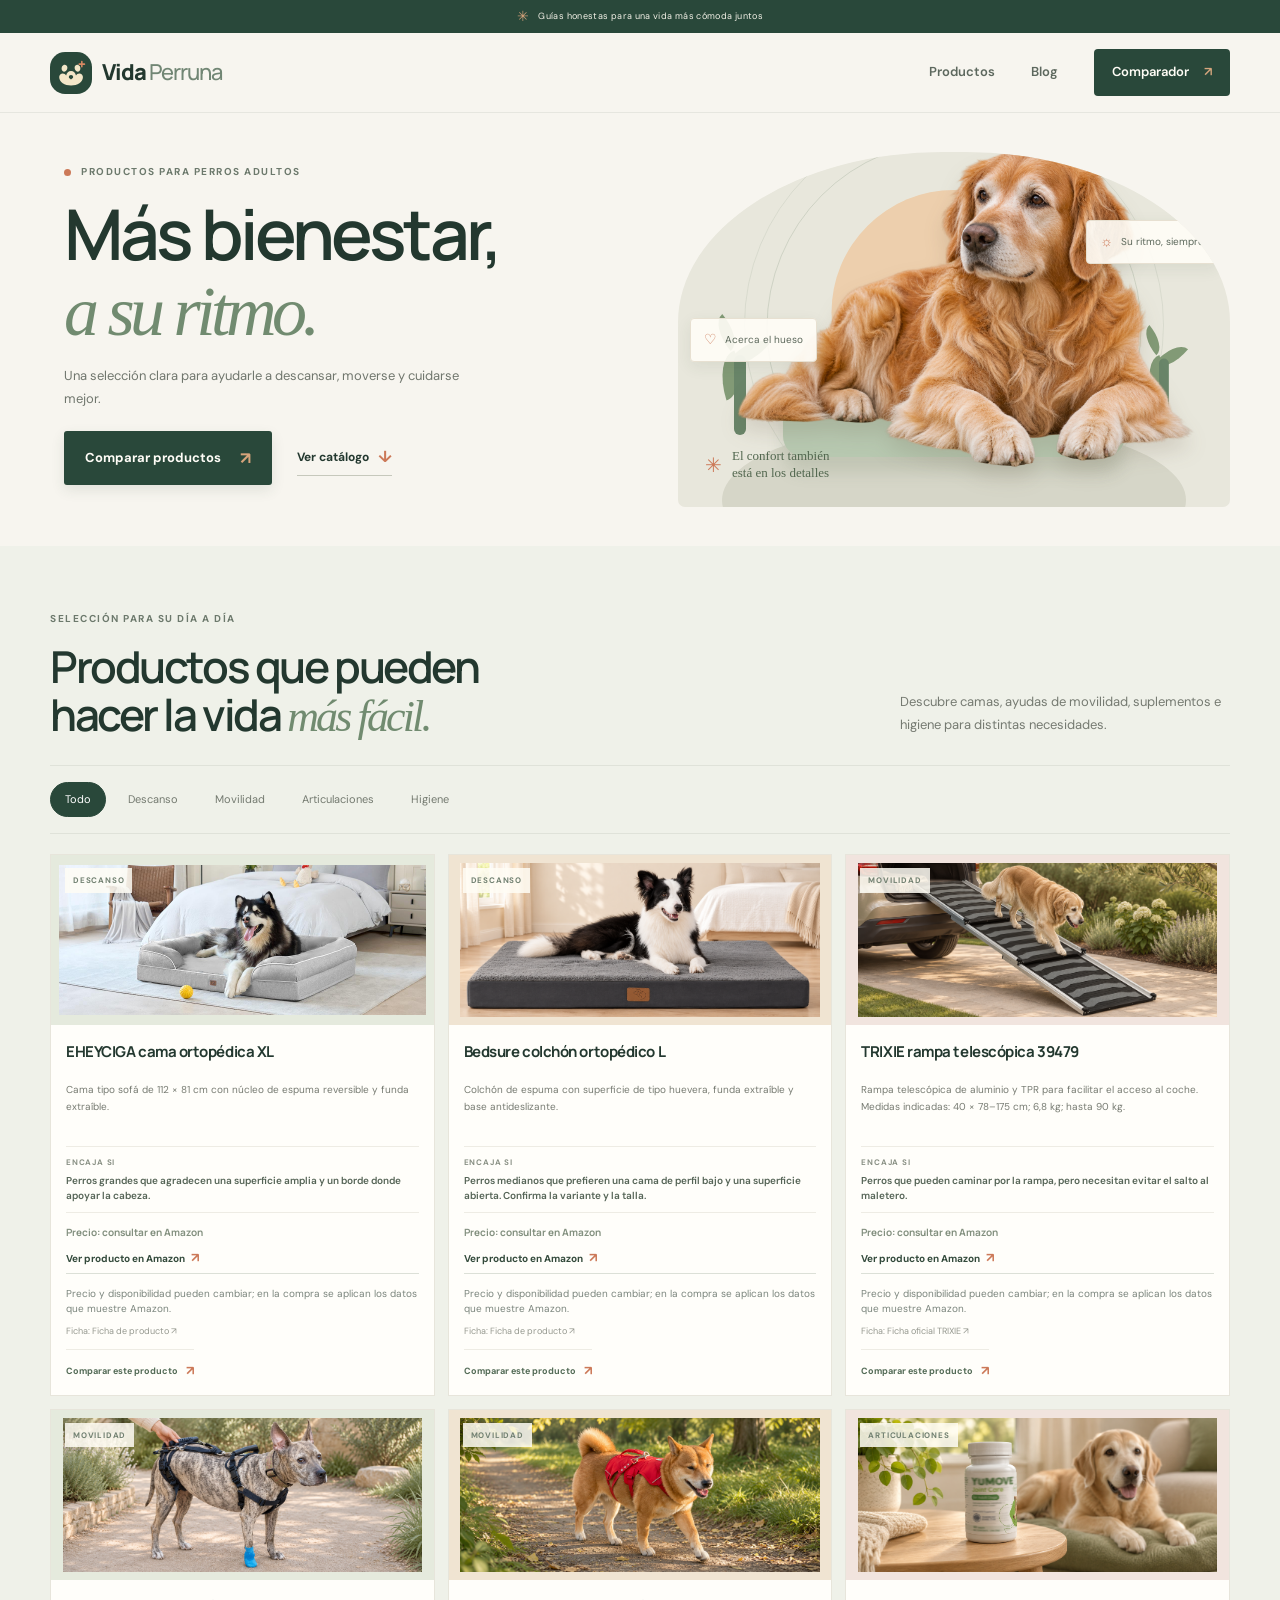
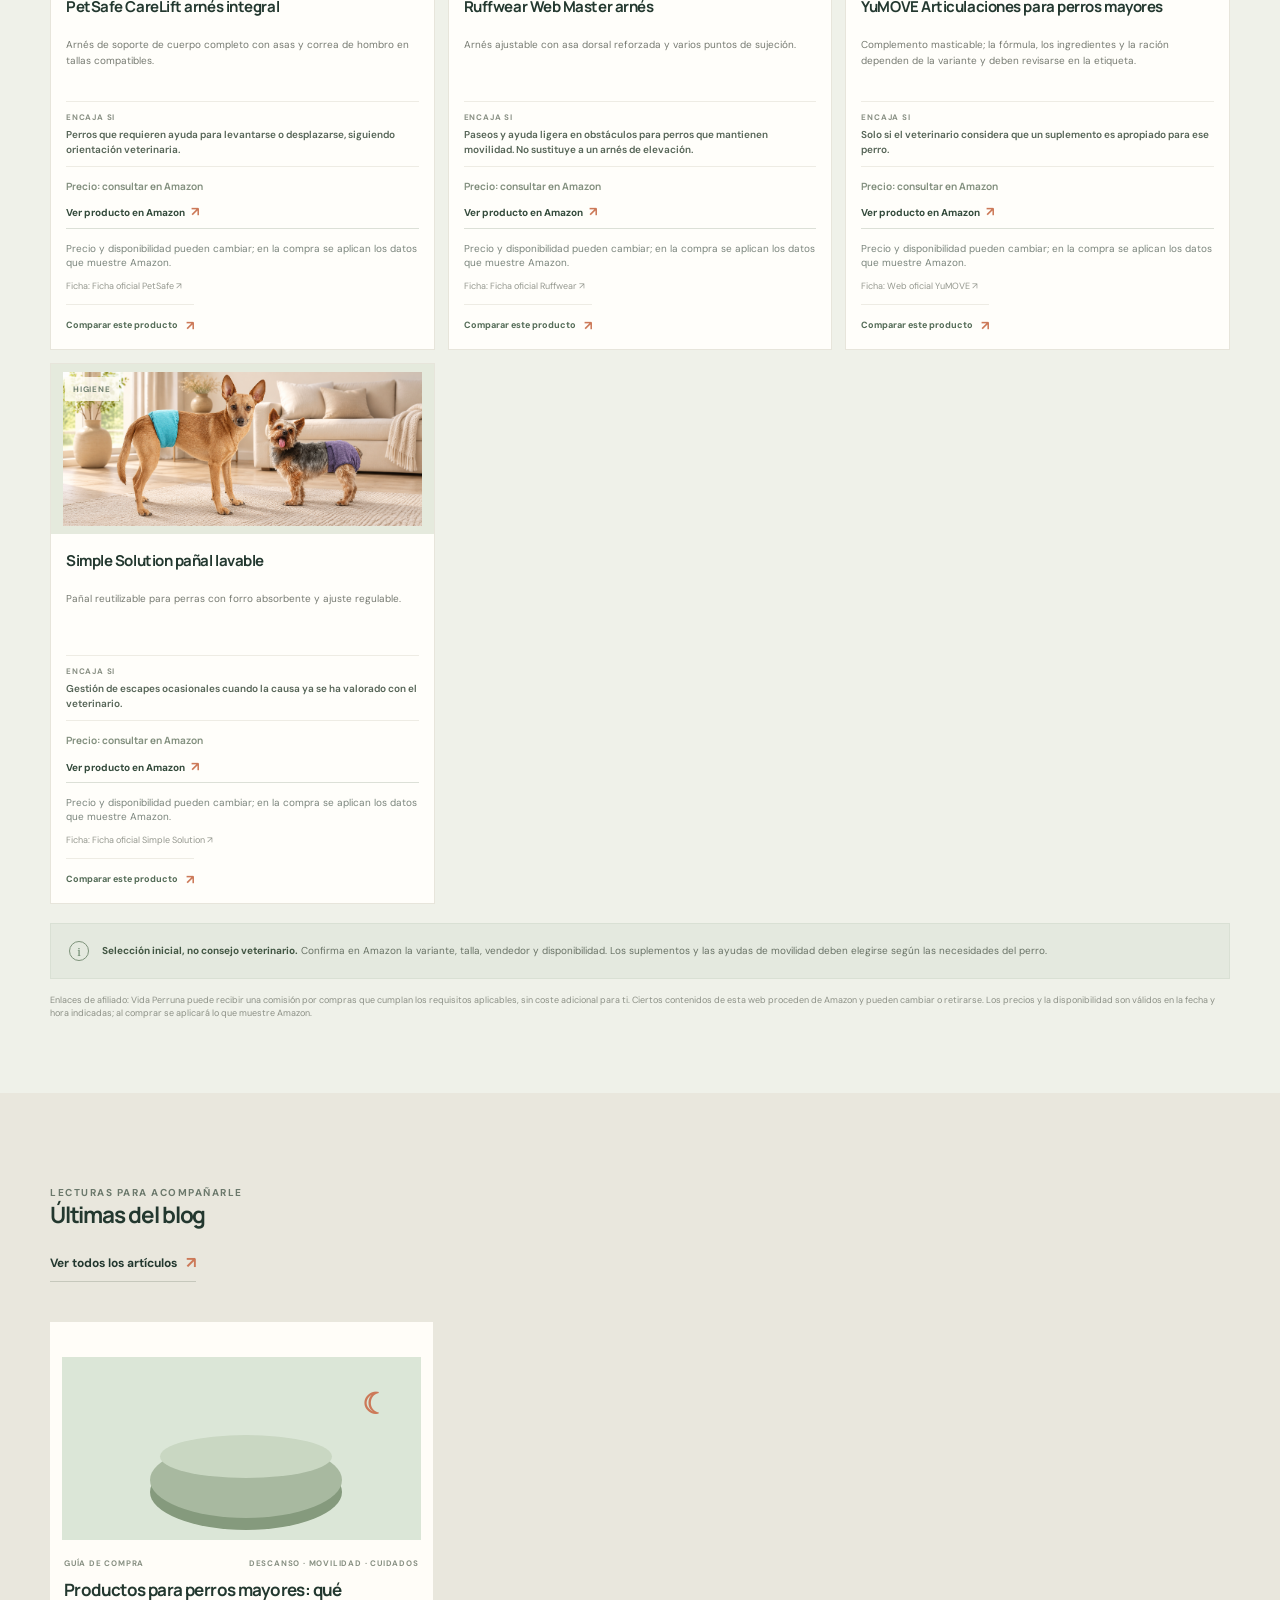
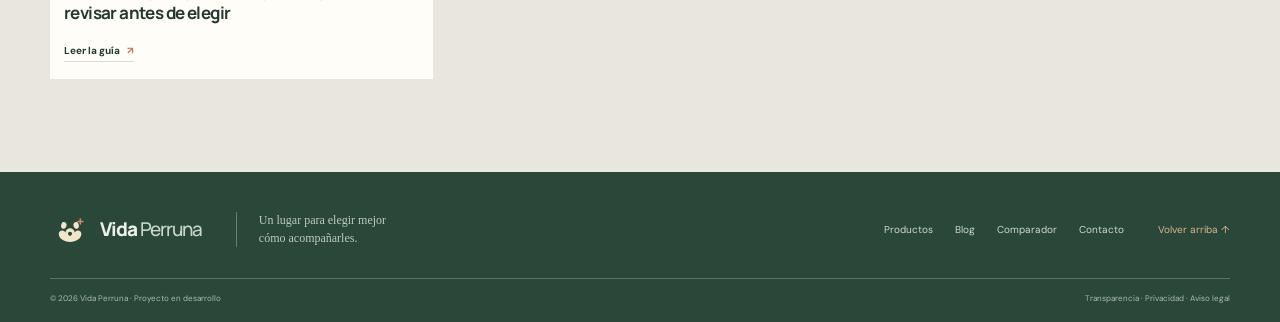
==== commit dae3e6b3: "Refresh homepage hero interaction" ====
--- a/index.html
+++ b/index.html
@@ -1,4 +1,4 @@
-<!doctype html><html lang="es"><head><meta charset="utf-8"/><meta name="viewport" content="width=device-width, initial-scale=1"/><meta name="theme-color" content="#f7f5ef"/><meta name="description" content="Productos seleccionados para perros adultos: camas ortopédicas, rampas, arneses, suplementos e higiene. Encuentra opciones y compáralas."/><title>Vida Perruna — Más cómodo cada día</title><link rel="icon" href="assets/logo.svg" type="image/svg+xml"/><link rel="preconnect" href="https://fonts.googleapis.com"/><link rel="preconnect" href="https://fonts.gstatic.com" crossorigin/><link href="https://fonts.googleapis.com/css2?family=DM+Sans:wght@400;500;600;700&family=Manrope:wght@400;500;600;700;800&display=swap" rel="stylesheet"/><link rel="stylesheet" href="styles.css?v=dog-interaction-20261106"/></head><body><div class="announcement"><span class="spark">✳</span> Guías honestas para una vida más cómoda juntos</div><header class="site-header"><a class="brand" href="#inicio" aria-label="Vida Perruna, inicio"><img src="assets/logo.svg" alt="" width="42" height="42"/><span>Vida<span class="brand-light"> Perruna</span></span></a><button class="menu-toggle" aria-expanded="false" aria-controls="main-nav" aria-label="Abrir menú"><span></span><span></span></button><nav id="main-nav" class="main-nav"><a href="#productos">Productos</a><a href="blog.html">Blog</a><a class="nav-cta" href="comparador.html">Comparador <span>↗</span></a></nav></header><main id="inicio"><section class="hero wrap"><div class="hero-copy"><div class="eyebrow"><span class="eyebrow-dot"></span> PRODUCTOS PARA PERROS ADULTOS</div><h1>Más bienestar,<br/><em>a su ritmo.</em></h1><p class="hero-lede">Una selección clara para ayudarle a descansar, moverse y cuidarse mejor.</p><div class="hero-actions"><a class="button button-dark" href="comparador.html">Comparar productos <span>↗</span></a><a class="text-link" href="#productos">Ver catálogo <span>↓</span></a></div></div><div class="hero-art hero-dog-scene" role="group" tabindex="0" aria-label="Banner interactivo. Acerca el cursor al hocico para que el perro siga el hueso; pulsa Enter para saludarle."><div class="sun-disc"></div><div class="hero-orbit orbit-one"></div><div class="hero-orbit orbit-two"></div><div class="plant plant-left"><i></i><i></i><i></i><b></b></div><div class="plant plant-right"><i></i><i></i><i></i><b></b></div><div class="rug"></div><div class="bed"><div class="bed-seam"></div></div><div class="hero-dog"><img class="hero-dog-state dog-rest" src="assets/vida-perruna-perro-reposo.png" alt="Perro adulto descansando"/><img class="hero-dog-state dog-alert" src="assets/vida-perruna-perro-atento.png" alt="" aria-hidden="true"/></div><div class="hero-bone" aria-hidden="true"><svg viewBox="0 0 100 64"><path d="M29 17c-2-8-12-13-20-6-8 7-5 19 3 23-8 4-11 16-3 23 8 7 18 2 21-6h40c3 8 13 13 21 6 8-7 5-19-3-23 8-4 11-16 3-23-8-7-18-2-21 6z" fill="#fffaf1" stroke="#476458" stroke-width="6" stroke-linejoin="round"/><path d="M31 32h38" stroke="#c9875f" stroke-width="4" stroke-linecap="round"/></svg></div><div class="art-caption"><span class="caption-mark">✳</span><span>El confort también<br/>está en los detalles</span></div><div class="floating-tag tag-top"><span>☼</span> Su ritmo, siempre</div><div class="floating-tag tag-bottom"><span>♡</span> Acerca el hueso</div></div></section><section id="productos" class="compare-section products-section"><div class="wrap"><div class="section-heading"><div><span class="section-kicker">SELECCIÓN PARA SU DÍA A DÍA</span><h2>Productos que pueden<br/>hacer la vida <em>más fácil.</em></h2></div><p>Descubre camas, ayudas de movilidad, suplementos e higiene para distintas necesidades.</p></div><div class="compare-toolbar"><div class="filter-tabs" role="group" aria-label="Filtrar productos"><button class="filter active" data-filter="Todos">Todo</button><button class="filter" data-filter="Descanso">Descanso</button><button class="filter" data-filter="Movilidad">Movilidad</button><button class="filter" data-filter="Articulaciones">Articulaciones</button><button class="filter" data-filter="Higiene">Higiene</button></div></div><div id="product-grid" class="product-grid" aria-live="polite"></div><div class="data-note"><span class="note-icon">i</span><p><b>Selección inicial, no consejo veterinario.</b> Confirma en Amazon la variante, talla, vendedor y disponibilidad. Los suplementos y las ayudas de movilidad deben elegirse según las necesidades del perro.</p></div><div class="affiliate-note">Enlaces de afiliado: Vida Perruna puede recibir una comisión por compras que cumplan los requisitos aplicables, sin coste adicional para ti. Ciertos contenidos de esta web proceden de Amazon y pueden cambiar o retirarse. Los precios y la disponibilidad son válidos en la fecha y hora indicadas; al comprar se aplicará lo que muestre Amazon.</div></div></section><section id="blog-preview" class="editorial-section blog-section"><div class="wrap"><div class="editorial-heading"><div><span class="section-kicker">LECTURAS PARA ACOMPAÑARLE</span><h2>Últimas del blog</h2></div><a class="text-link" href="blog.html">Ver todos los artículos <span>↗</span></a></div><div class="article-grid blog-grid"><article class="article-card article-green"><a class="article-art-link" href="guia-perro-mayor.html" aria-label="Leer guía de productos para perros mayores"><div class="article-art art-bed"><span class="bed-pillow"></span><span class="sleep-moon">☾</span></div></a><div class="article-meta"><span>GUÍA DE COMPRA</span><span>DESCANSO · MOVILIDAD · CUIDADOS</span></div><h3>Productos para perros mayores: qué revisar antes de elegir</h3><a href="guia-perro-mayor.html">Leer la guía <span>↗</span></a></article></div></div></section></main><footer class="site-footer"><div class="wrap footer-main"><a class="brand footer-brand" href="#inicio"><img src="assets/logo.svg" alt="" width="40" height="40"/><span>Vida<span class="brand-light"> Perruna</span></span></a><p>Un lugar para elegir mejor<br/>cómo acompañarles.</p><div class="footer-links"><a href="#productos">Productos</a><a href="blog.html">Blog</a><a href="comparador.html">Comparador</a><a href="mailto:hola@vidaperruna.online">Contacto</a></div><a class="back-top" href="#inicio">Volver arriba ↑</a></div><div class="wrap footer-bottom"><span>© 2026 Vida Perruna · Proyecto en desarrollo</span><span>Transparencia · Privacidad · Aviso legal</span></div></footer><script src="script.js?v=dog-interaction-20261106"></script></body></html>
+<!doctype html><html lang="es"><head><meta charset="utf-8"/><meta name="viewport" content="width=device-width, initial-scale=1"/><meta name="theme-color" content="#f7f5ef"/><meta name="description" content="Productos seleccionados para perros adultos: camas ortopédicas, rampas, arneses, suplementos e higiene. Encuentra opciones y compáralas."/><title>Vida Perruna — Más cómodo cada día</title><link rel="icon" href="assets/logo.svg" type="image/svg+xml"/><link rel="preconnect" href="https://fonts.googleapis.com"/><link rel="preconnect" href="https://fonts.gstatic.com" crossorigin/><link href="https://fonts.googleapis.com/css2?family=DM+Sans:wght@400;500;600;700&family=Manrope:wght@400;500;600;700;800&display=swap" rel="stylesheet"/><link rel="stylesheet" href="styles.css?v=dog-interaction-v2-20261106"/></head><body><div class="announcement"><span class="spark">✳</span> Guías honestas para una vida más cómoda juntos</div><header class="site-header"><a class="brand" href="#inicio" aria-label="Vida Perruna, inicio"><img src="assets/logo.svg" alt="" width="42" height="42"/><span>Vida<span class="brand-light"> Perruna</span></span></a><button class="menu-toggle" aria-expanded="false" aria-controls="main-nav" aria-label="Abrir menú"><span></span><span></span></button><nav id="main-nav" class="main-nav"><a href="#productos">Productos</a><a href="blog.html">Blog</a><a class="nav-cta" href="comparador.html">Comparador <span>↗</span></a></nav></header><main id="inicio"><section class="hero wrap"><div class="hero-copy"><div class="eyebrow"><span class="eyebrow-dot"></span> PRODUCTOS PARA PERROS ADULTOS</div><h1>Más bienestar,<br/><em>a su ritmo.</em></h1><p class="hero-lede">Una selección clara para ayudarle a descansar, moverse y cuidarse mejor.</p><div class="hero-actions"><a class="button button-dark" href="comparador.html">Comparar productos <span>↗</span></a><a class="text-link" href="#productos">Ver catálogo <span>↓</span></a></div></div><div class="hero-art hero-dog-scene" role="group" tabindex="0" aria-label="Banner interactivo. Acerca el cursor al hocico para que el perro siga el hueso; pulsa Enter para saludarle."><div class="sun-disc"></div><div class="hero-orbit orbit-one"></div><div class="hero-orbit orbit-two"></div><div class="plant plant-left"><i></i><i></i><i></i><b></b></div><div class="plant plant-right"><i></i><i></i><i></i><b></b></div><div class="rug"></div><div class="bed"><div class="bed-seam"></div></div><div class="hero-dog"><img class="hero-dog-state dog-rest" src="assets/vida-perruna-perro-reposo.png" alt="Perro adulto descansando"/><img class="hero-dog-state dog-alert" src="assets/vida-perruna-perro-atento.png" alt="" aria-hidden="true"/></div><div class="hero-bone" aria-hidden="true"><svg viewBox="0 0 100 64"><path d="M29 17c-2-8-12-13-20-6-8 7-5 19 3 23-8 4-11 16-3 23 8 7 18 2 21-6h40c3 8 13 13 21 6 8-7 5-19-3-23 8-4 11-16 3-23-8-7-18-2-21 6z" fill="#fffaf1" stroke="#476458" stroke-width="6" stroke-linejoin="round"/><path d="M31 32h38" stroke="#c9875f" stroke-width="4" stroke-linecap="round"/></svg></div><div class="art-caption"><span class="caption-mark">✳</span><span>El confort también<br/>está en los detalles</span></div><div class="floating-tag tag-top"><span>☼</span> Su ritmo, siempre</div><div class="floating-tag tag-bottom"><span>♡</span> Acerca el hueso</div></div></section><section id="productos" class="compare-section products-section"><div class="wrap"><div class="section-heading"><div><span class="section-kicker">SELECCIÓN PARA SU DÍA A DÍA</span><h2>Productos que pueden<br/>hacer la vida <em>más fácil.</em></h2></div><p>Descubre camas, ayudas de movilidad, suplementos e higiene para distintas necesidades.</p></div><div class="compare-toolbar"><div class="filter-tabs" role="group" aria-label="Filtrar productos"><button class="filter active" data-filter="Todos">Todo</button><button class="filter" data-filter="Descanso">Descanso</button><button class="filter" data-filter="Movilidad">Movilidad</button><button class="filter" data-filter="Articulaciones">Articulaciones</button><button class="filter" data-filter="Higiene">Higiene</button></div></div><div id="product-grid" class="product-grid" aria-live="polite"></div><div class="data-note"><span class="note-icon">i</span><p><b>Selección inicial, no consejo veterinario.</b> Confirma en Amazon la variante, talla, vendedor y disponibilidad. Los suplementos y las ayudas de movilidad deben elegirse según las necesidades del perro.</p></div><div class="affiliate-note">Enlaces de afiliado: Vida Perruna puede recibir una comisión por compras que cumplan los requisitos aplicables, sin coste adicional para ti. Ciertos contenidos de esta web proceden de Amazon y pueden cambiar o retirarse. Los precios y la disponibilidad son válidos en la fecha y hora indicadas; al comprar se aplicará lo que muestre Amazon.</div></div></section><section id="blog-preview" class="editorial-section blog-section"><div class="wrap"><div class="editorial-heading"><div><span class="section-kicker">LECTURAS PARA ACOMPAÑARLE</span><h2>Últimas del blog</h2></div><a class="text-link" href="blog.html">Ver todos los artículos <span>↗</span></a></div><div class="article-grid blog-grid"><article class="article-card article-green"><a class="article-art-link" href="guia-perro-mayor.html" aria-label="Leer guía de productos para perros mayores"><div class="article-art art-bed"><span class="bed-pillow"></span><span class="sleep-moon">☾</span></div></a><div class="article-meta"><span>GUÍA DE COMPRA</span><span>DESCANSO · MOVILIDAD · CUIDADOS</span></div><h3>Productos para perros mayores: qué revisar antes de elegir</h3><a href="guia-perro-mayor.html">Leer la guía <span>↗</span></a></article></div></div></section></main><footer class="site-footer"><div class="wrap footer-main"><a class="brand footer-brand" href="#inicio"><img src="assets/logo.svg" alt="" width="40" height="40"/><span>Vida<span class="brand-light"> Perruna</span></span></a><p>Un lugar para elegir mejor<br/>cómo acompañarles.</p><div class="footer-links"><a href="#productos">Productos</a><a href="blog.html">Blog</a><a href="comparador.html">Comparador</a><a href="mailto:hola@vidaperruna.online">Contacto</a></div><a class="back-top" href="#inicio">Volver arriba ↑</a></div><div class="wrap footer-bottom"><span>© 2026 Vida Perruna · Proyecto en desarrollo</span><span>Transparencia · Privacidad · Aviso legal</span></div></footer><script src="script.js?v=dog-interaction-v2-20261106"></script></body></html>
 
 
 
--- a/styles.css
+++ b/styles.css
@@ -163,3 +163,5 @@
 @media(max-width:900px){.hero-dog{width:90%;left:5%;bottom:11%}}
 @media(max-width:650px){.hero-dog{width:90%;left:5%;bottom:11%}.hero-bone{width:48px;height:34px}}
 @media(prefers-reduced-motion:reduce){.hero-dog,.hero-dog-state,.hero-bone{transition:none!important}}
+
+.hero-art.hero-dog-scene .hero-dog{left:8%;transform:none}
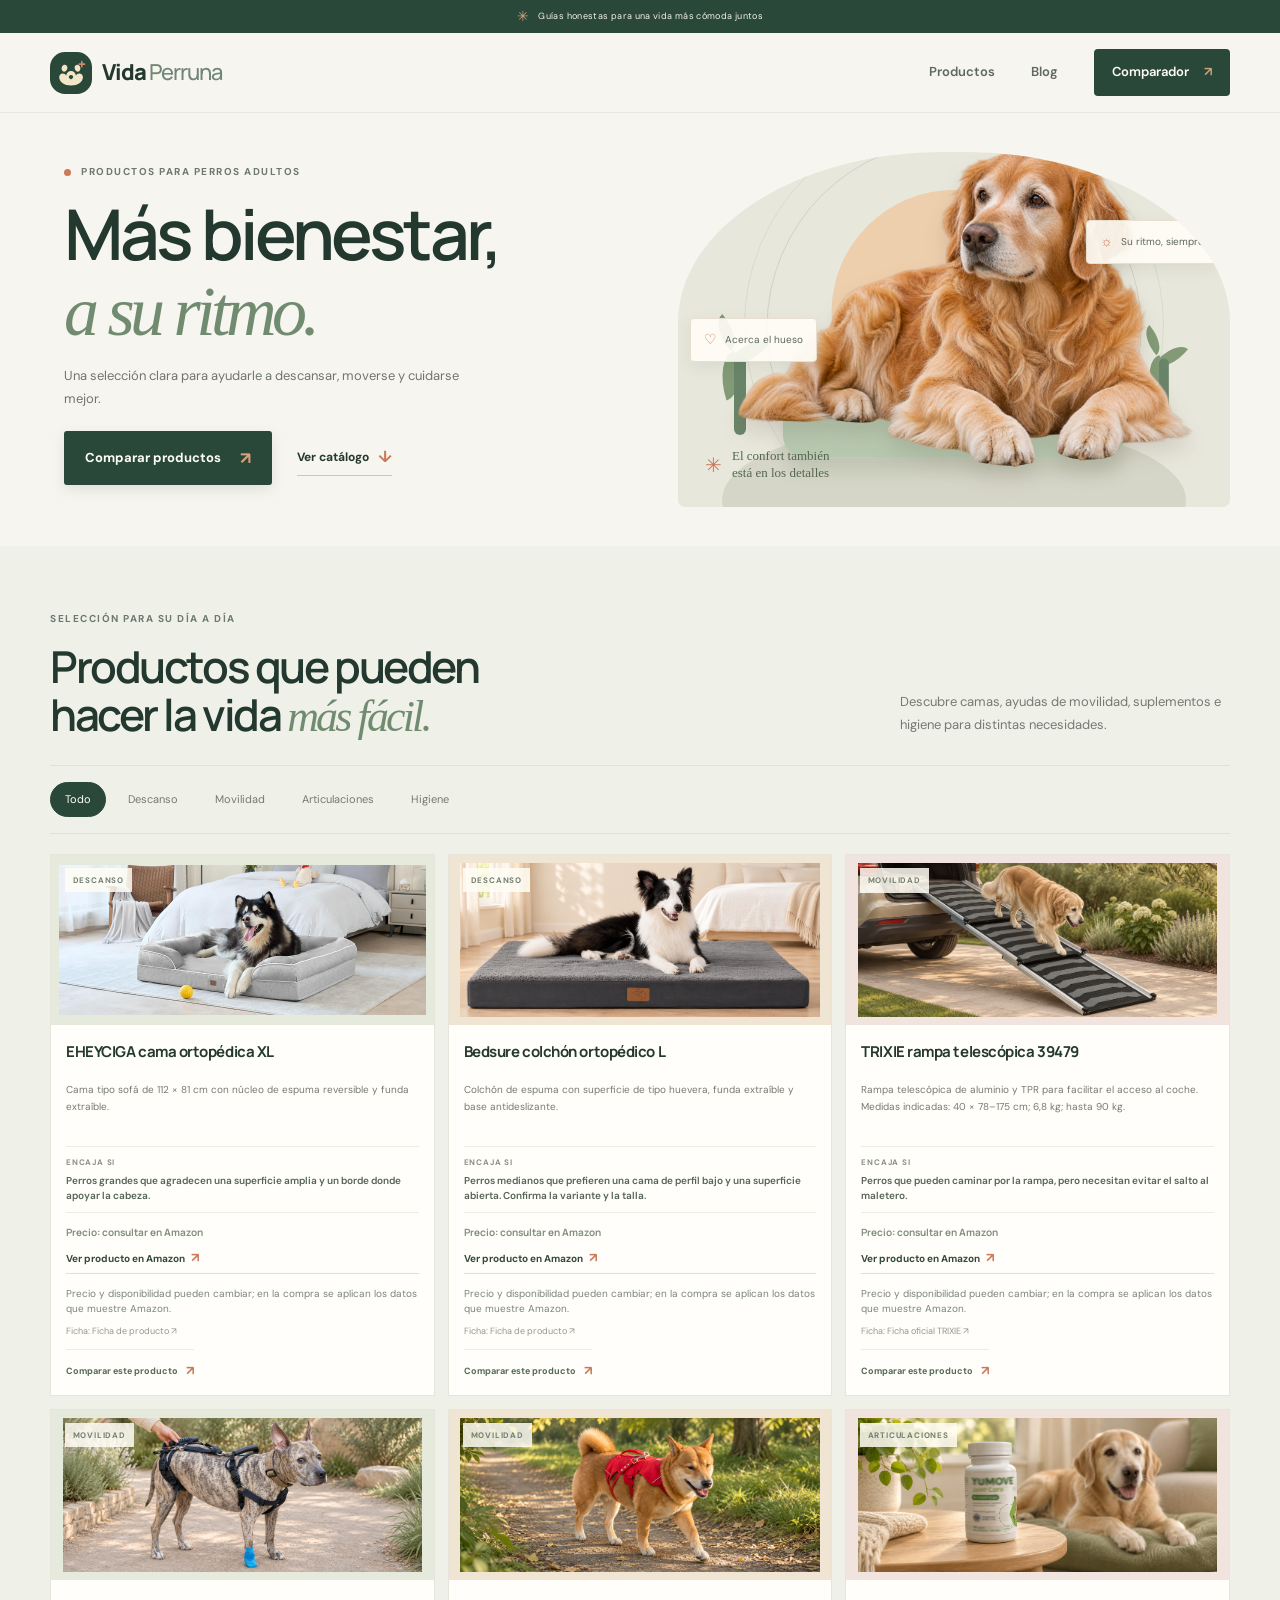
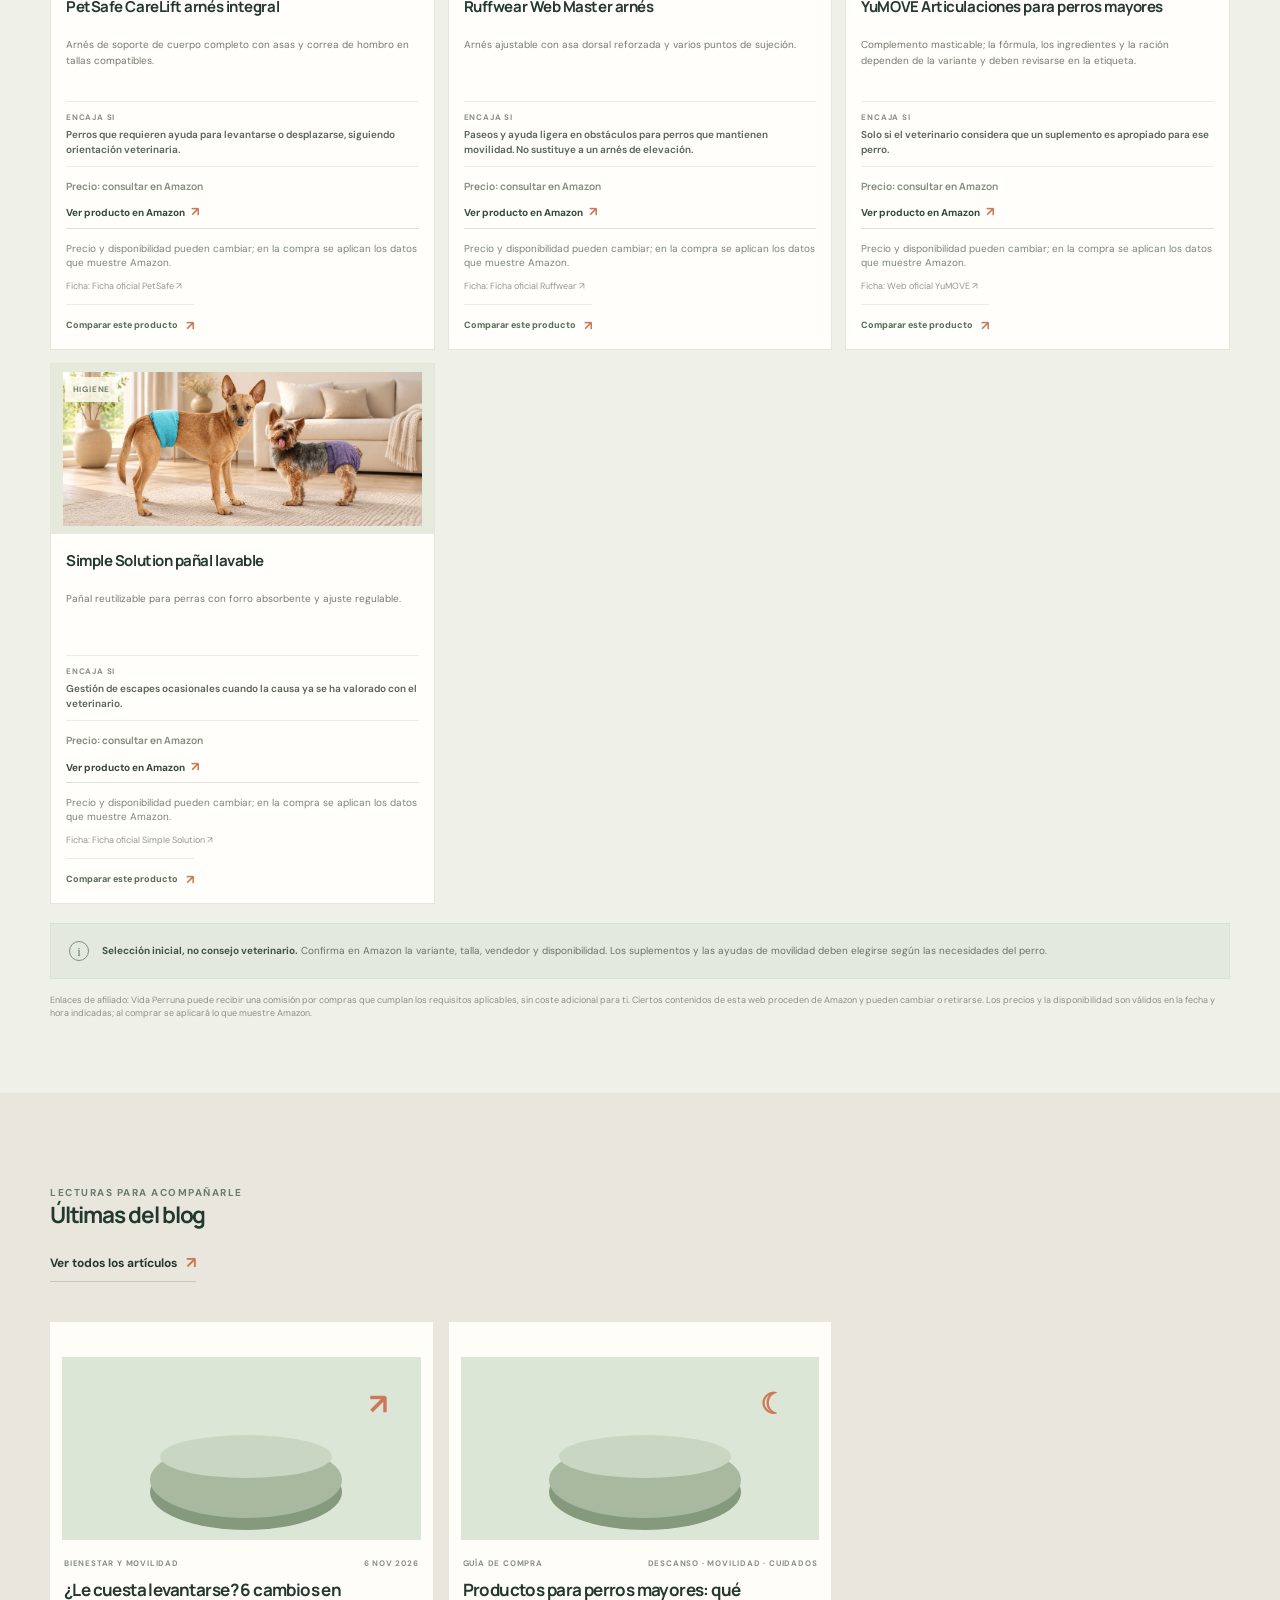
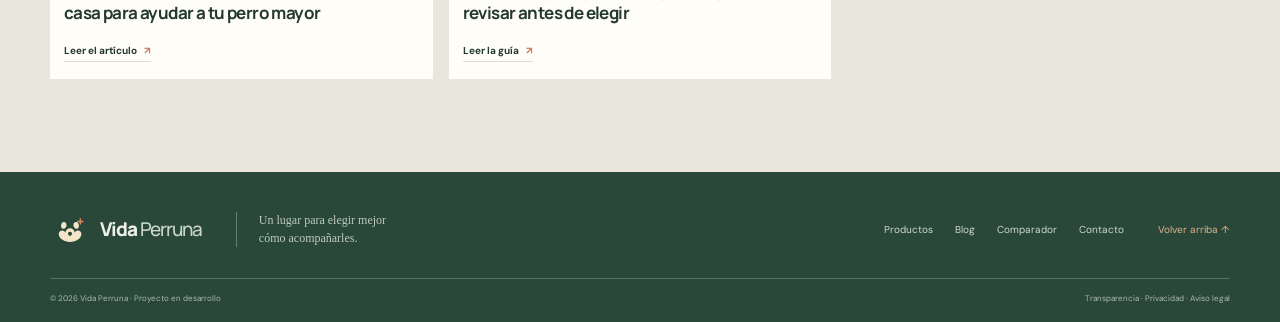
==== commit e93b5dce: "Feature new mobility article on homepage" ====
--- a/index.html
+++ b/index.html
@@ -1,4 +1,4 @@
-<!doctype html><html lang="es"><head><meta charset="utf-8"/><meta name="viewport" content="width=device-width, initial-scale=1"/><meta name="theme-color" content="#f7f5ef"/><meta name="description" content="Productos seleccionados para perros adultos: camas ortopédicas, rampas, arneses, suplementos e higiene. Encuentra opciones y compáralas."/><title>Vida Perruna — Más cómodo cada día</title><link rel="icon" href="assets/logo.svg" type="image/svg+xml"/><link rel="preconnect" href="https://fonts.googleapis.com"/><link rel="preconnect" href="https://fonts.gstatic.com" crossorigin/><link href="https://fonts.googleapis.com/css2?family=DM+Sans:wght@400;500;600;700&family=Manrope:wght@400;500;600;700;800&display=swap" rel="stylesheet"/><link rel="stylesheet" href="styles.css?v=dog-interaction-v2-20261106"/></head><body><div class="announcement"><span class="spark">✳</span> Guías honestas para una vida más cómoda juntos</div><header class="site-header"><a class="brand" href="#inicio" aria-label="Vida Perruna, inicio"><img src="assets/logo.svg" alt="" width="42" height="42"/><span>Vida<span class="brand-light"> Perruna</span></span></a><button class="menu-toggle" aria-expanded="false" aria-controls="main-nav" aria-label="Abrir menú"><span></span><span></span></button><nav id="main-nav" class="main-nav"><a href="#productos">Productos</a><a href="blog.html">Blog</a><a class="nav-cta" href="comparador.html">Comparador <span>↗</span></a></nav></header><main id="inicio"><section class="hero wrap"><div class="hero-copy"><div class="eyebrow"><span class="eyebrow-dot"></span> PRODUCTOS PARA PERROS ADULTOS</div><h1>Más bienestar,<br/><em>a su ritmo.</em></h1><p class="hero-lede">Una selección clara para ayudarle a descansar, moverse y cuidarse mejor.</p><div class="hero-actions"><a class="button button-dark" href="comparador.html">Comparar productos <span>↗</span></a><a class="text-link" href="#productos">Ver catálogo <span>↓</span></a></div></div><div class="hero-art hero-dog-scene" role="group" tabindex="0" aria-label="Banner interactivo. Acerca el cursor al hocico para que el perro siga el hueso; pulsa Enter para saludarle."><div class="sun-disc"></div><div class="hero-orbit orbit-one"></div><div class="hero-orbit orbit-two"></div><div class="plant plant-left"><i></i><i></i><i></i><b></b></div><div class="plant plant-right"><i></i><i></i><i></i><b></b></div><div class="rug"></div><div class="bed"><div class="bed-seam"></div></div><div class="hero-dog"><img class="hero-dog-state dog-rest" src="assets/vida-perruna-perro-reposo.png" alt="Perro adulto descansando"/><img class="hero-dog-state dog-alert" src="assets/vida-perruna-perro-atento.png" alt="" aria-hidden="true"/></div><div class="hero-bone" aria-hidden="true"><svg viewBox="0 0 100 64"><path d="M29 17c-2-8-12-13-20-6-8 7-5 19 3 23-8 4-11 16-3 23 8 7 18 2 21-6h40c3 8 13 13 21 6 8-7 5-19-3-23 8-4 11-16 3-23-8-7-18-2-21 6z" fill="#fffaf1" stroke="#476458" stroke-width="6" stroke-linejoin="round"/><path d="M31 32h38" stroke="#c9875f" stroke-width="4" stroke-linecap="round"/></svg></div><div class="art-caption"><span class="caption-mark">✳</span><span>El confort también<br/>está en los detalles</span></div><div class="floating-tag tag-top"><span>☼</span> Su ritmo, siempre</div><div class="floating-tag tag-bottom"><span>♡</span> Acerca el hueso</div></div></section><section id="productos" class="compare-section products-section"><div class="wrap"><div class="section-heading"><div><span class="section-kicker">SELECCIÓN PARA SU DÍA A DÍA</span><h2>Productos que pueden<br/>hacer la vida <em>más fácil.</em></h2></div><p>Descubre camas, ayudas de movilidad, suplementos e higiene para distintas necesidades.</p></div><div class="compare-toolbar"><div class="filter-tabs" role="group" aria-label="Filtrar productos"><button class="filter active" data-filter="Todos">Todo</button><button class="filter" data-filter="Descanso">Descanso</button><button class="filter" data-filter="Movilidad">Movilidad</button><button class="filter" data-filter="Articulaciones">Articulaciones</button><button class="filter" data-filter="Higiene">Higiene</button></div></div><div id="product-grid" class="product-grid" aria-live="polite"></div><div class="data-note"><span class="note-icon">i</span><p><b>Selección inicial, no consejo veterinario.</b> Confirma en Amazon la variante, talla, vendedor y disponibilidad. Los suplementos y las ayudas de movilidad deben elegirse según las necesidades del perro.</p></div><div class="affiliate-note">Enlaces de afiliado: Vida Perruna puede recibir una comisión por compras que cumplan los requisitos aplicables, sin coste adicional para ti. Ciertos contenidos de esta web proceden de Amazon y pueden cambiar o retirarse. Los precios y la disponibilidad son válidos en la fecha y hora indicadas; al comprar se aplicará lo que muestre Amazon.</div></div></section><section id="blog-preview" class="editorial-section blog-section"><div class="wrap"><div class="editorial-heading"><div><span class="section-kicker">LECTURAS PARA ACOMPAÑARLE</span><h2>Últimas del blog</h2></div><a class="text-link" href="blog.html">Ver todos los artículos <span>↗</span></a></div><div class="article-grid blog-grid"><article class="article-card article-green"><a class="article-art-link" href="guia-perro-mayor.html" aria-label="Leer guía de productos para perros mayores"><div class="article-art art-bed"><span class="bed-pillow"></span><span class="sleep-moon">☾</span></div></a><div class="article-meta"><span>GUÍA DE COMPRA</span><span>DESCANSO · MOVILIDAD · CUIDADOS</span></div><h3>Productos para perros mayores: qué revisar antes de elegir</h3><a href="guia-perro-mayor.html">Leer la guía <span>↗</span></a></article></div></div></section></main><footer class="site-footer"><div class="wrap footer-main"><a class="brand footer-brand" href="#inicio"><img src="assets/logo.svg" alt="" width="40" height="40"/><span>Vida<span class="brand-light"> Perruna</span></span></a><p>Un lugar para elegir mejor<br/>cómo acompañarles.</p><div class="footer-links"><a href="#productos">Productos</a><a href="blog.html">Blog</a><a href="comparador.html">Comparador</a><a href="mailto:hola@vidaperruna.online">Contacto</a></div><a class="back-top" href="#inicio">Volver arriba ↑</a></div><div class="wrap footer-bottom"><span>© 2026 Vida Perruna · Proyecto en desarrollo</span><span>Transparencia · Privacidad · Aviso legal</span></div></footer><script src="script.js?v=dog-interaction-v2-20261106"></script></body></html>
+<!doctype html><html lang="es"><head><meta charset="utf-8"/><meta name="viewport" content="width=device-width, initial-scale=1"/><meta name="theme-color" content="#f7f5ef"/><meta name="description" content="Productos seleccionados para perros adultos: camas ortopédicas, rampas, arneses, suplementos e higiene. Encuentra opciones y compáralas."/><title>Vida Perruna — Más cómodo cada día</title><link rel="icon" href="assets/logo.svg" type="image/svg+xml"/><link rel="preconnect" href="https://fonts.googleapis.com"/><link rel="preconnect" href="https://fonts.gstatic.com" crossorigin/><link href="https://fonts.googleapis.com/css2?family=DM+Sans:wght@400;500;600;700&family=Manrope:wght@400;500;600;700;800&display=swap" rel="stylesheet"/><link rel="stylesheet" href="styles.css?v=dog-interaction-v2-20261106"/></head><body><div class="announcement"><span class="spark">✳</span> Guías honestas para una vida más cómoda juntos</div><header class="site-header"><a class="brand" href="#inicio" aria-label="Vida Perruna, inicio"><img src="assets/logo.svg" alt="" width="42" height="42"/><span>Vida<span class="brand-light"> Perruna</span></span></a><button class="menu-toggle" aria-expanded="false" aria-controls="main-nav" aria-label="Abrir menú"><span></span><span></span></button><nav id="main-nav" class="main-nav"><a href="#productos">Productos</a><a href="blog.html">Blog</a><a class="nav-cta" href="comparador.html">Comparador <span>↗</span></a></nav></header><main id="inicio"><section class="hero wrap"><div class="hero-copy"><div class="eyebrow"><span class="eyebrow-dot"></span> PRODUCTOS PARA PERROS ADULTOS</div><h1>Más bienestar,<br/><em>a su ritmo.</em></h1><p class="hero-lede">Una selección clara para ayudarle a descansar, moverse y cuidarse mejor.</p><div class="hero-actions"><a class="button button-dark" href="comparador.html">Comparar productos <span>↗</span></a><a class="text-link" href="#productos">Ver catálogo <span>↓</span></a></div></div><div class="hero-art hero-dog-scene" role="group" tabindex="0" aria-label="Banner interactivo. Acerca el cursor al hocico para que el perro siga el hueso; pulsa Enter para saludarle."><div class="sun-disc"></div><div class="hero-orbit orbit-one"></div><div class="hero-orbit orbit-two"></div><div class="plant plant-left"><i></i><i></i><i></i><b></b></div><div class="plant plant-right"><i></i><i></i><i></i><b></b></div><div class="rug"></div><div class="bed"><div class="bed-seam"></div></div><div class="hero-dog"><img class="hero-dog-state dog-rest" src="assets/vida-perruna-perro-reposo.png" alt="Perro adulto descansando"/><img class="hero-dog-state dog-alert" src="assets/vida-perruna-perro-atento.png" alt="" aria-hidden="true"/></div><div class="hero-bone" aria-hidden="true"><svg viewBox="0 0 100 64"><path d="M29 17c-2-8-12-13-20-6-8 7-5 19 3 23-8 4-11 16-3 23 8 7 18 2 21-6h40c3 8 13 13 21 6 8-7 5-19-3-23 8-4 11-16 3-23-8-7-18-2-21 6z" fill="#fffaf1" stroke="#476458" stroke-width="6" stroke-linejoin="round"/><path d="M31 32h38" stroke="#c9875f" stroke-width="4" stroke-linecap="round"/></svg></div><div class="art-caption"><span class="caption-mark">✳</span><span>El confort también<br/>está en los detalles</span></div><div class="floating-tag tag-top"><span>☼</span> Su ritmo, siempre</div><div class="floating-tag tag-bottom"><span>♡</span> Acerca el hueso</div></div></section><section id="productos" class="compare-section products-section"><div class="wrap"><div class="section-heading"><div><span class="section-kicker">SELECCIÓN PARA SU DÍA A DÍA</span><h2>Productos que pueden<br/>hacer la vida <em>más fácil.</em></h2></div><p>Descubre camas, ayudas de movilidad, suplementos e higiene para distintas necesidades.</p></div><div class="compare-toolbar"><div class="filter-tabs" role="group" aria-label="Filtrar productos"><button class="filter active" data-filter="Todos">Todo</button><button class="filter" data-filter="Descanso">Descanso</button><button class="filter" data-filter="Movilidad">Movilidad</button><button class="filter" data-filter="Articulaciones">Articulaciones</button><button class="filter" data-filter="Higiene">Higiene</button></div></div><div id="product-grid" class="product-grid" aria-live="polite"></div><div class="data-note"><span class="note-icon">i</span><p><b>Selección inicial, no consejo veterinario.</b> Confirma en Amazon la variante, talla, vendedor y disponibilidad. Los suplementos y las ayudas de movilidad deben elegirse según las necesidades del perro.</p></div><div class="affiliate-note">Enlaces de afiliado: Vida Perruna puede recibir una comisión por compras que cumplan los requisitos aplicables, sin coste adicional para ti. Ciertos contenidos de esta web proceden de Amazon y pueden cambiar o retirarse. Los precios y la disponibilidad son válidos en la fecha y hora indicadas; al comprar se aplicará lo que muestre Amazon.</div></div></section><section id="blog-preview" class="editorial-section blog-section"><div class="wrap"><div class="editorial-heading"><div><span class="section-kicker">LECTURAS PARA ACOMPAÑARLE</span><h2>Últimas del blog</h2></div><a class="text-link" href="blog.html">Ver todos los artículos <span>↗</span></a></div><div class="article-grid blog-grid"><article class="article-card article-green"><a class="article-art-link" href="movilidad-perro-mayor.html" aria-label="Leer consejos para la movilidad de perros mayores"><div class="article-art art-bed"><span class="bed-pillow"></span><span class="sleep-moon">↗</span></div></a><div class="article-meta"><span>BIENESTAR Y MOVILIDAD</span><span>6 NOV 2026</span></div><h3>¿Le cuesta levantarse? 6 cambios en casa para ayudar a tu perro mayor</h3><a href="movilidad-perro-mayor.html">Leer el artículo <span>↗</span></a></article><article class="article-card article-green"><a class="article-art-link" href="guia-perro-mayor.html" aria-label="Leer guía de productos para perros mayores"><div class="article-art art-bed"><span class="bed-pillow"></span><span class="sleep-moon">☾</span></div></a><div class="article-meta"><span>GUÍA DE COMPRA</span><span>DESCANSO · MOVILIDAD · CUIDADOS</span></div><h3>Productos para perros mayores: qué revisar antes de elegir</h3><a href="guia-perro-mayor.html">Leer la guía <span>↗</span></a></article></div></div></section></main><footer class="site-footer"><div class="wrap footer-main"><a class="brand footer-brand" href="#inicio"><img src="assets/logo.svg" alt="" width="40" height="40"/><span>Vida<span class="brand-light"> Perruna</span></span></a><p>Un lugar para elegir mejor<br/>cómo acompañarles.</p><div class="footer-links"><a href="#productos">Productos</a><a href="blog.html">Blog</a><a href="comparador.html">Comparador</a><a href="mailto:hola@vidaperruna.online">Contacto</a></div><a class="back-top" href="#inicio">Volver arriba ↑</a></div><div class="wrap footer-bottom"><span>© 2026 Vida Perruna · Proyecto en desarrollo</span><span>Transparencia · Privacidad · Aviso legal</span></div></footer><script src="script.js?v=dog-interaction-v2-20261106"></script></body></html>
 
 
 
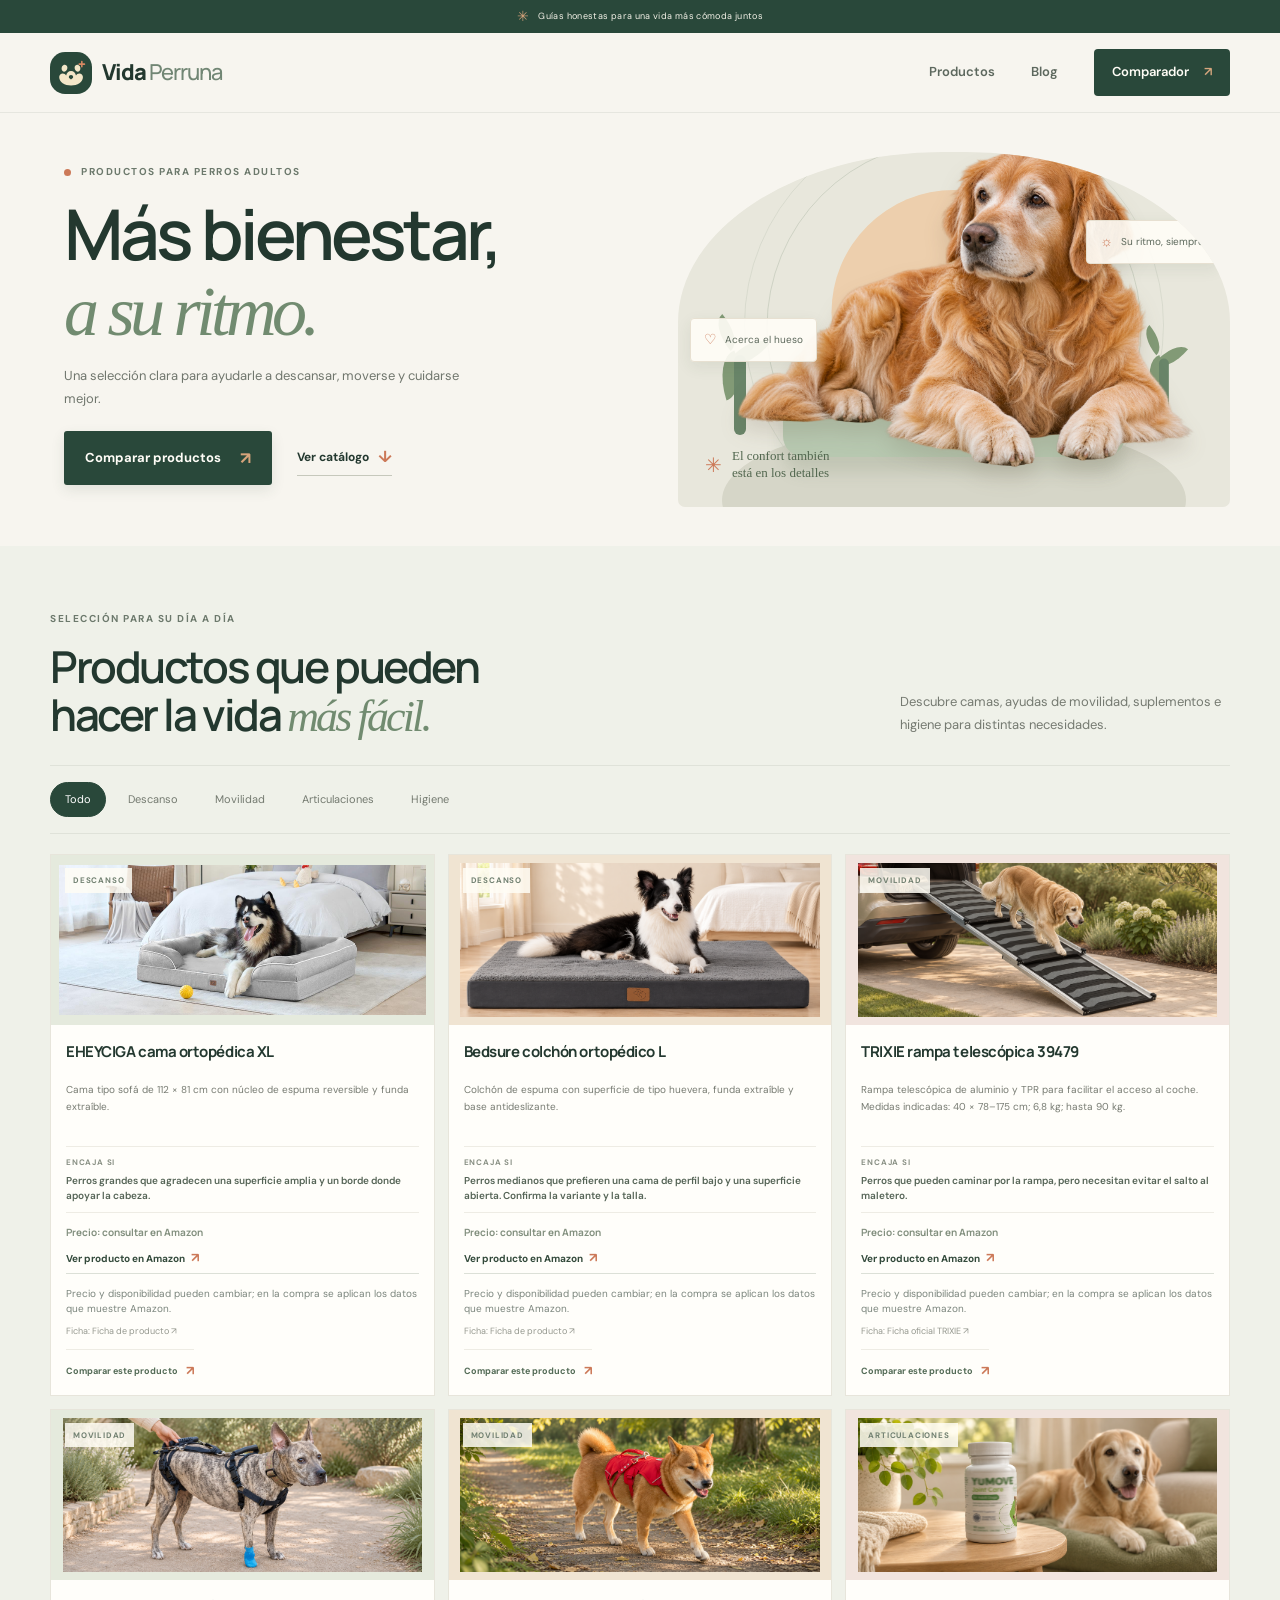
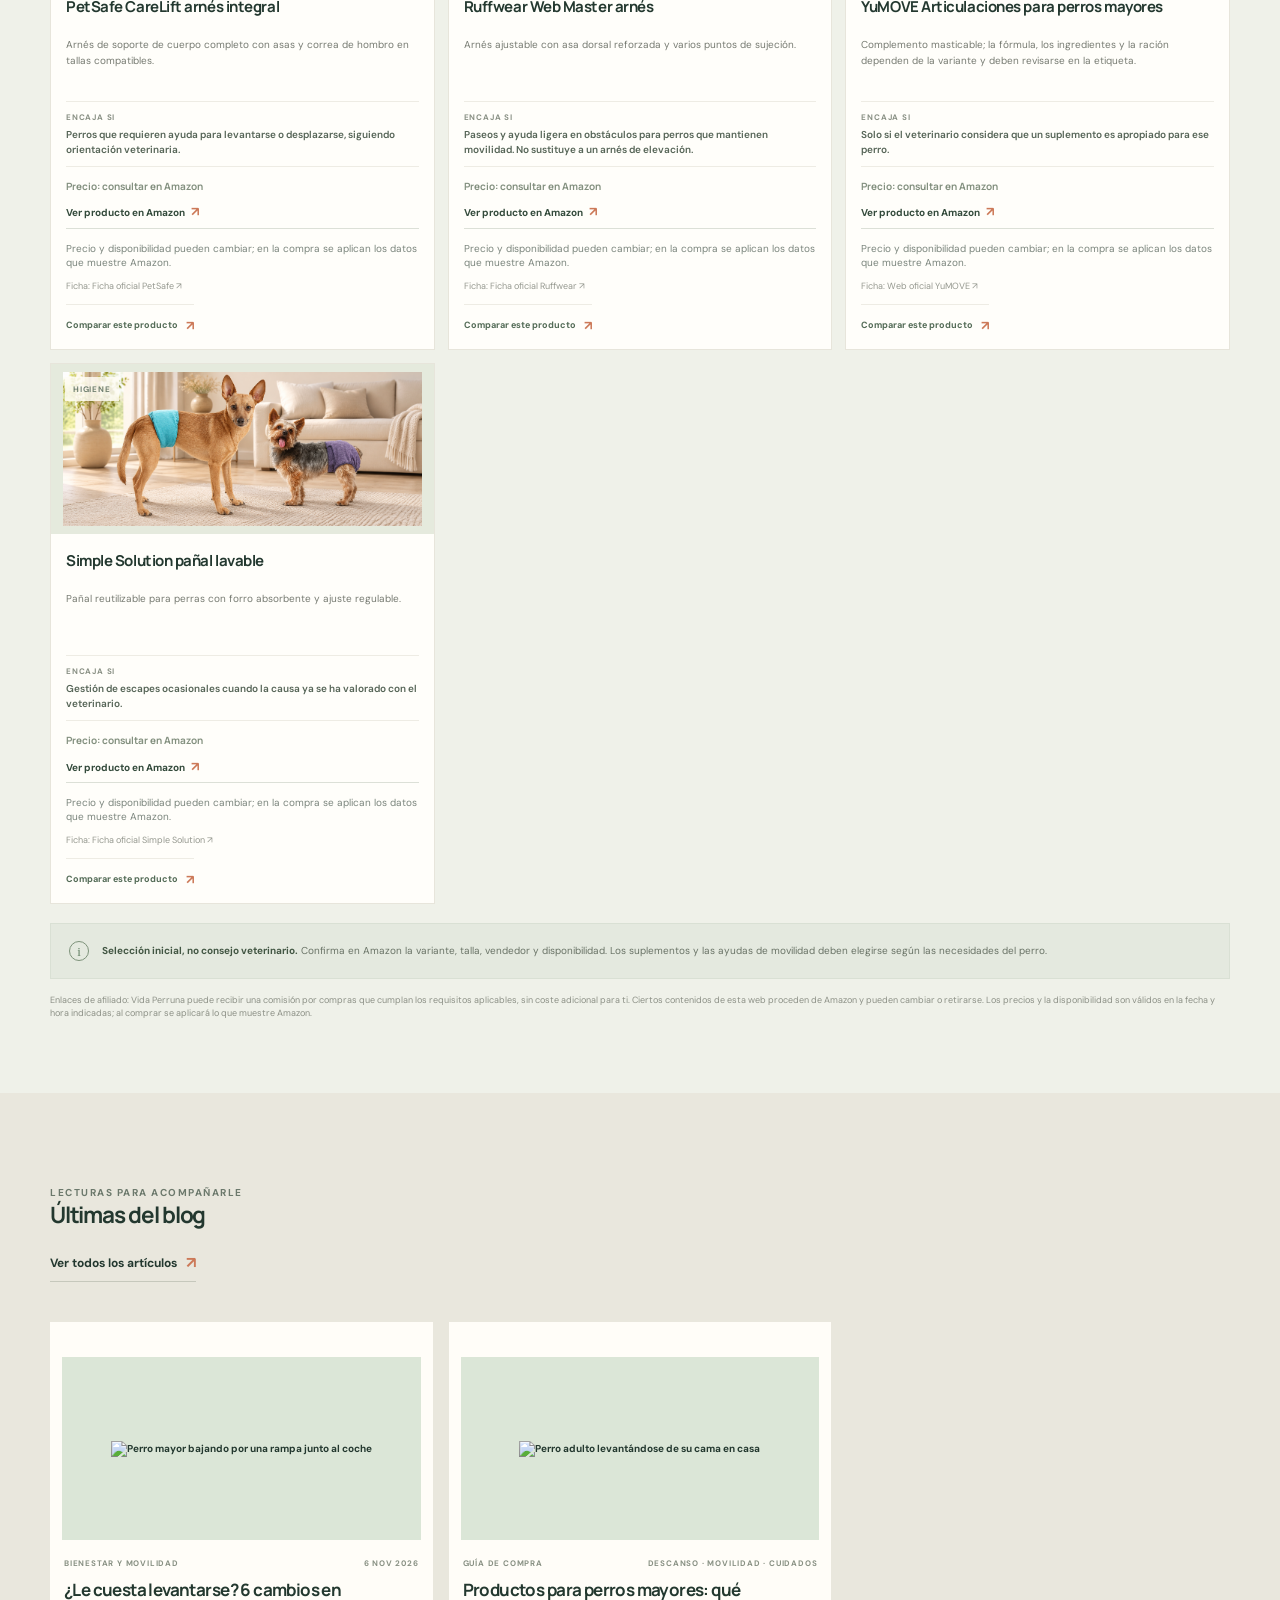
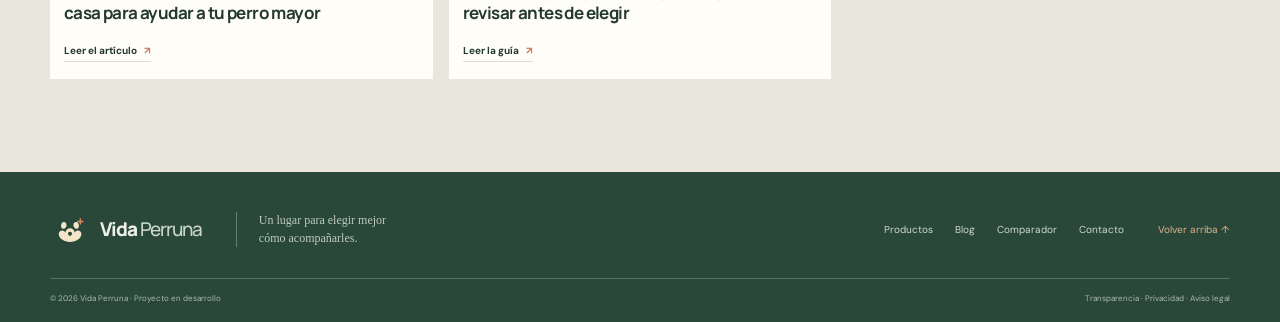
==== commit e8cdab32: "Add cover photos to homepage blog cards" ====
--- a/index.html
+++ b/index.html
@@ -1,4 +1,4 @@
-<!doctype html><html lang="es"><head><meta charset="utf-8"/><meta name="viewport" content="width=device-width, initial-scale=1"/><meta name="theme-color" content="#f7f5ef"/><meta name="description" content="Productos seleccionados para perros adultos: camas ortopédicas, rampas, arneses, suplementos e higiene. Encuentra opciones y compáralas."/><title>Vida Perruna — Más cómodo cada día</title><link rel="icon" href="assets/logo.svg" type="image/svg+xml"/><link rel="preconnect" href="https://fonts.googleapis.com"/><link rel="preconnect" href="https://fonts.gstatic.com" crossorigin/><link href="https://fonts.googleapis.com/css2?family=DM+Sans:wght@400;500;600;700&family=Manrope:wght@400;500;600;700;800&display=swap" rel="stylesheet"/><link rel="stylesheet" href="styles.css?v=dog-interaction-v2-20261106"/></head><body><div class="announcement"><span class="spark">✳</span> Guías honestas para una vida más cómoda juntos</div><header class="site-header"><a class="brand" href="#inicio" aria-label="Vida Perruna, inicio"><img src="assets/logo.svg" alt="" width="42" height="42"/><span>Vida<span class="brand-light"> Perruna</span></span></a><button class="menu-toggle" aria-expanded="false" aria-controls="main-nav" aria-label="Abrir menú"><span></span><span></span></button><nav id="main-nav" class="main-nav"><a href="#productos">Productos</a><a href="blog.html">Blog</a><a class="nav-cta" href="comparador.html">Comparador <span>↗</span></a></nav></header><main id="inicio"><section class="hero wrap"><div class="hero-copy"><div class="eyebrow"><span class="eyebrow-dot"></span> PRODUCTOS PARA PERROS ADULTOS</div><h1>Más bienestar,<br/><em>a su ritmo.</em></h1><p class="hero-lede">Una selección clara para ayudarle a descansar, moverse y cuidarse mejor.</p><div class="hero-actions"><a class="button button-dark" href="comparador.html">Comparar productos <span>↗</span></a><a class="text-link" href="#productos">Ver catálogo <span>↓</span></a></div></div><div class="hero-art hero-dog-scene" role="group" tabindex="0" aria-label="Banner interactivo. Acerca el cursor al hocico para que el perro siga el hueso; pulsa Enter para saludarle."><div class="sun-disc"></div><div class="hero-orbit orbit-one"></div><div class="hero-orbit orbit-two"></div><div class="plant plant-left"><i></i><i></i><i></i><b></b></div><div class="plant plant-right"><i></i><i></i><i></i><b></b></div><div class="rug"></div><div class="bed"><div class="bed-seam"></div></div><div class="hero-dog"><img class="hero-dog-state dog-rest" src="assets/vida-perruna-perro-reposo.png" alt="Perro adulto descansando"/><img class="hero-dog-state dog-alert" src="assets/vida-perruna-perro-atento.png" alt="" aria-hidden="true"/></div><div class="hero-bone" aria-hidden="true"><svg viewBox="0 0 100 64"><path d="M29 17c-2-8-12-13-20-6-8 7-5 19 3 23-8 4-11 16-3 23 8 7 18 2 21-6h40c3 8 13 13 21 6 8-7 5-19-3-23 8-4 11-16 3-23-8-7-18-2-21 6z" fill="#fffaf1" stroke="#476458" stroke-width="6" stroke-linejoin="round"/><path d="M31 32h38" stroke="#c9875f" stroke-width="4" stroke-linecap="round"/></svg></div><div class="art-caption"><span class="caption-mark">✳</span><span>El confort también<br/>está en los detalles</span></div><div class="floating-tag tag-top"><span>☼</span> Su ritmo, siempre</div><div class="floating-tag tag-bottom"><span>♡</span> Acerca el hueso</div></div></section><section id="productos" class="compare-section products-section"><div class="wrap"><div class="section-heading"><div><span class="section-kicker">SELECCIÓN PARA SU DÍA A DÍA</span><h2>Productos que pueden<br/>hacer la vida <em>más fácil.</em></h2></div><p>Descubre camas, ayudas de movilidad, suplementos e higiene para distintas necesidades.</p></div><div class="compare-toolbar"><div class="filter-tabs" role="group" aria-label="Filtrar productos"><button class="filter active" data-filter="Todos">Todo</button><button class="filter" data-filter="Descanso">Descanso</button><button class="filter" data-filter="Movilidad">Movilidad</button><button class="filter" data-filter="Articulaciones">Articulaciones</button><button class="filter" data-filter="Higiene">Higiene</button></div></div><div id="product-grid" class="product-grid" aria-live="polite"></div><div class="data-note"><span class="note-icon">i</span><p><b>Selección inicial, no consejo veterinario.</b> Confirma en Amazon la variante, talla, vendedor y disponibilidad. Los suplementos y las ayudas de movilidad deben elegirse según las necesidades del perro.</p></div><div class="affiliate-note">Enlaces de afiliado: Vida Perruna puede recibir una comisión por compras que cumplan los requisitos aplicables, sin coste adicional para ti. Ciertos contenidos de esta web proceden de Amazon y pueden cambiar o retirarse. Los precios y la disponibilidad son válidos en la fecha y hora indicadas; al comprar se aplicará lo que muestre Amazon.</div></div></section><section id="blog-preview" class="editorial-section blog-section"><div class="wrap"><div class="editorial-heading"><div><span class="section-kicker">LECTURAS PARA ACOMPAÑARLE</span><h2>Últimas del blog</h2></div><a class="text-link" href="blog.html">Ver todos los artículos <span>↗</span></a></div><div class="article-grid blog-grid"><article class="article-card article-green"><a class="article-art-link" href="movilidad-perro-mayor.html" aria-label="Leer consejos para la movilidad de perros mayores"><div class="article-art art-bed"><span class="bed-pillow"></span><span class="sleep-moon">↗</span></div></a><div class="article-meta"><span>BIENESTAR Y MOVILIDAD</span><span>6 NOV 2026</span></div><h3>¿Le cuesta levantarse? 6 cambios en casa para ayudar a tu perro mayor</h3><a href="movilidad-perro-mayor.html">Leer el artículo <span>↗</span></a></article><article class="article-card article-green"><a class="article-art-link" href="guia-perro-mayor.html" aria-label="Leer guía de productos para perros mayores"><div class="article-art art-bed"><span class="bed-pillow"></span><span class="sleep-moon">☾</span></div></a><div class="article-meta"><span>GUÍA DE COMPRA</span><span>DESCANSO · MOVILIDAD · CUIDADOS</span></div><h3>Productos para perros mayores: qué revisar antes de elegir</h3><a href="guia-perro-mayor.html">Leer la guía <span>↗</span></a></article></div></div></section></main><footer class="site-footer"><div class="wrap footer-main"><a class="brand footer-brand" href="#inicio"><img src="assets/logo.svg" alt="" width="40" height="40"/><span>Vida<span class="brand-light"> Perruna</span></span></a><p>Un lugar para elegir mejor<br/>cómo acompañarles.</p><div class="footer-links"><a href="#productos">Productos</a><a href="blog.html">Blog</a><a href="comparador.html">Comparador</a><a href="mailto:hola@vidaperruna.online">Contacto</a></div><a class="back-top" href="#inicio">Volver arriba ↑</a></div><div class="wrap footer-bottom"><span>© 2026 Vida Perruna · Proyecto en desarrollo</span><span>Transparencia · Privacidad · Aviso legal</span></div></footer><script src="script.js?v=dog-interaction-v2-20261106"></script></body></html>
+<!doctype html><html lang="es"><head><meta charset="utf-8"/><meta name="viewport" content="width=device-width, initial-scale=1"/><meta name="theme-color" content="#f7f5ef"/><meta name="description" content="Productos seleccionados para perros adultos: camas ortopédicas, rampas, arneses, suplementos e higiene. Encuentra opciones y compáralas."/><title>Vida Perruna — Más cómodo cada día</title><link rel="icon" href="assets/logo.svg" type="image/svg+xml"/><link rel="preconnect" href="https://fonts.googleapis.com"/><link rel="preconnect" href="https://fonts.gstatic.com" crossorigin/><link href="https://fonts.googleapis.com/css2?family=DM+Sans:wght@400;500;600;700&family=Manrope:wght@400;500;600;700;800&display=swap" rel="stylesheet"/><link rel="stylesheet" href="styles.css?v=dog-interaction-v2-20261106"/></head><body><div class="announcement"><span class="spark">✳</span> Guías honestas para una vida más cómoda juntos</div><header class="site-header"><a class="brand" href="#inicio" aria-label="Vida Perruna, inicio"><img src="assets/logo.svg" alt="" width="42" height="42"/><span>Vida<span class="brand-light"> Perruna</span></span></a><button class="menu-toggle" aria-expanded="false" aria-controls="main-nav" aria-label="Abrir menú"><span></span><span></span></button><nav id="main-nav" class="main-nav"><a href="#productos">Productos</a><a href="blog.html">Blog</a><a class="nav-cta" href="comparador.html">Comparador <span>↗</span></a></nav></header><main id="inicio"><section class="hero wrap"><div class="hero-copy"><div class="eyebrow"><span class="eyebrow-dot"></span> PRODUCTOS PARA PERROS ADULTOS</div><h1>Más bienestar,<br/><em>a su ritmo.</em></h1><p class="hero-lede">Una selección clara para ayudarle a descansar, moverse y cuidarse mejor.</p><div class="hero-actions"><a class="button button-dark" href="comparador.html">Comparar productos <span>↗</span></a><a class="text-link" href="#productos">Ver catálogo <span>↓</span></a></div></div><div class="hero-art hero-dog-scene" role="group" tabindex="0" aria-label="Banner interactivo. Acerca el cursor al hocico para que el perro siga el hueso; pulsa Enter para saludarle."><div class="sun-disc"></div><div class="hero-orbit orbit-one"></div><div class="hero-orbit orbit-two"></div><div class="plant plant-left"><i></i><i></i><i></i><b></b></div><div class="plant plant-right"><i></i><i></i><i></i><b></b></div><div class="rug"></div><div class="bed"><div class="bed-seam"></div></div><div class="hero-dog"><img class="hero-dog-state dog-rest" src="assets/vida-perruna-perro-reposo.png" alt="Perro adulto descansando"/><img class="hero-dog-state dog-alert" src="assets/vida-perruna-perro-atento.png" alt="" aria-hidden="true"/></div><div class="hero-bone" aria-hidden="true"><svg viewBox="0 0 100 64"><path d="M29 17c-2-8-12-13-20-6-8 7-5 19 3 23-8 4-11 16-3 23 8 7 18 2 21-6h40c3 8 13 13 21 6 8-7 5-19-3-23 8-4 11-16 3-23-8-7-18-2-21 6z" fill="#fffaf1" stroke="#476458" stroke-width="6" stroke-linejoin="round"/><path d="M31 32h38" stroke="#c9875f" stroke-width="4" stroke-linecap="round"/></svg></div><div class="art-caption"><span class="caption-mark">✳</span><span>El confort también<br/>está en los detalles</span></div><div class="floating-tag tag-top"><span>☼</span> Su ritmo, siempre</div><div class="floating-tag tag-bottom"><span>♡</span> Acerca el hueso</div></div></section><section id="productos" class="compare-section products-section"><div class="wrap"><div class="section-heading"><div><span class="section-kicker">SELECCIÓN PARA SU DÍA A DÍA</span><h2>Productos que pueden<br/>hacer la vida <em>más fácil.</em></h2></div><p>Descubre camas, ayudas de movilidad, suplementos e higiene para distintas necesidades.</p></div><div class="compare-toolbar"><div class="filter-tabs" role="group" aria-label="Filtrar productos"><button class="filter active" data-filter="Todos">Todo</button><button class="filter" data-filter="Descanso">Descanso</button><button class="filter" data-filter="Movilidad">Movilidad</button><button class="filter" data-filter="Articulaciones">Articulaciones</button><button class="filter" data-filter="Higiene">Higiene</button></div></div><div id="product-grid" class="product-grid" aria-live="polite"></div><div class="data-note"><span class="note-icon">i</span><p><b>Selección inicial, no consejo veterinario.</b> Confirma en Amazon la variante, talla, vendedor y disponibilidad. Los suplementos y las ayudas de movilidad deben elegirse según las necesidades del perro.</p></div><div class="affiliate-note">Enlaces de afiliado: Vida Perruna puede recibir una comisión por compras que cumplan los requisitos aplicables, sin coste adicional para ti. Ciertos contenidos de esta web proceden de Amazon y pueden cambiar o retirarse. Los precios y la disponibilidad son válidos en la fecha y hora indicadas; al comprar se aplicará lo que muestre Amazon.</div></div></section><section id="blog-preview" class="editorial-section blog-section"><div class="wrap"><div class="editorial-heading"><div><span class="section-kicker">LECTURAS PARA ACOMPAÑARLE</span><h2>Últimas del blog</h2></div><a class="text-link" href="blog.html">Ver todos los artículos <span>↗</span></a></div><div class="article-grid blog-grid"><article class="article-card article-green"><a class="article-art-link" href="movilidad-perro-mayor.html" aria-label="Leer consejos para la movilidad de perros mayores"><div class="article-art"><img src="assets/blog-movilidad-rampa.png" alt="Perro mayor bajando por una rampa junto al coche" loading="lazy"/></div></a><div class="article-meta"><span>BIENESTAR Y MOVILIDAD</span><span>6 NOV 2026</span></div><h3>¿Le cuesta levantarse? 6 cambios en casa para ayudar a tu perro mayor</h3><a href="movilidad-perro-mayor.html">Leer el artículo <span>↗</span></a></article><article class="article-card article-green"><a class="article-art-link" href="guia-perro-mayor.html" aria-label="Leer guía de productos para perros mayores"><div class="article-art"><img src="assets/blog-guia-descanso.png" alt="Perro adulto levantándose de su cama en casa" loading="lazy"/></div></a><div class="article-meta"><span>GUÍA DE COMPRA</span><span>DESCANSO · MOVILIDAD · CUIDADOS</span></div><h3>Productos para perros mayores: qué revisar antes de elegir</h3><a href="guia-perro-mayor.html">Leer la guía <span>↗</span></a></article></div></div></section></main><footer class="site-footer"><div class="wrap footer-main"><a class="brand footer-brand" href="#inicio"><img src="assets/logo.svg" alt="" width="40" height="40"/><span>Vida<span class="brand-light"> Perruna</span></span></a><p>Un lugar para elegir mejor<br/>cómo acompañarles.</p><div class="footer-links"><a href="#productos">Productos</a><a href="blog.html">Blog</a><a href="comparador.html">Comparador</a><a href="mailto:hola@vidaperruna.online">Contacto</a></div><a class="back-top" href="#inicio">Volver arriba ↑</a></div><div class="wrap footer-bottom"><span>© 2026 Vida Perruna · Proyecto en desarrollo</span><span>Transparencia · Privacidad · Aviso legal</span></div></footer><script src="script.js?v=dog-interaction-v2-20261106"></script></body></html>
 
 
 
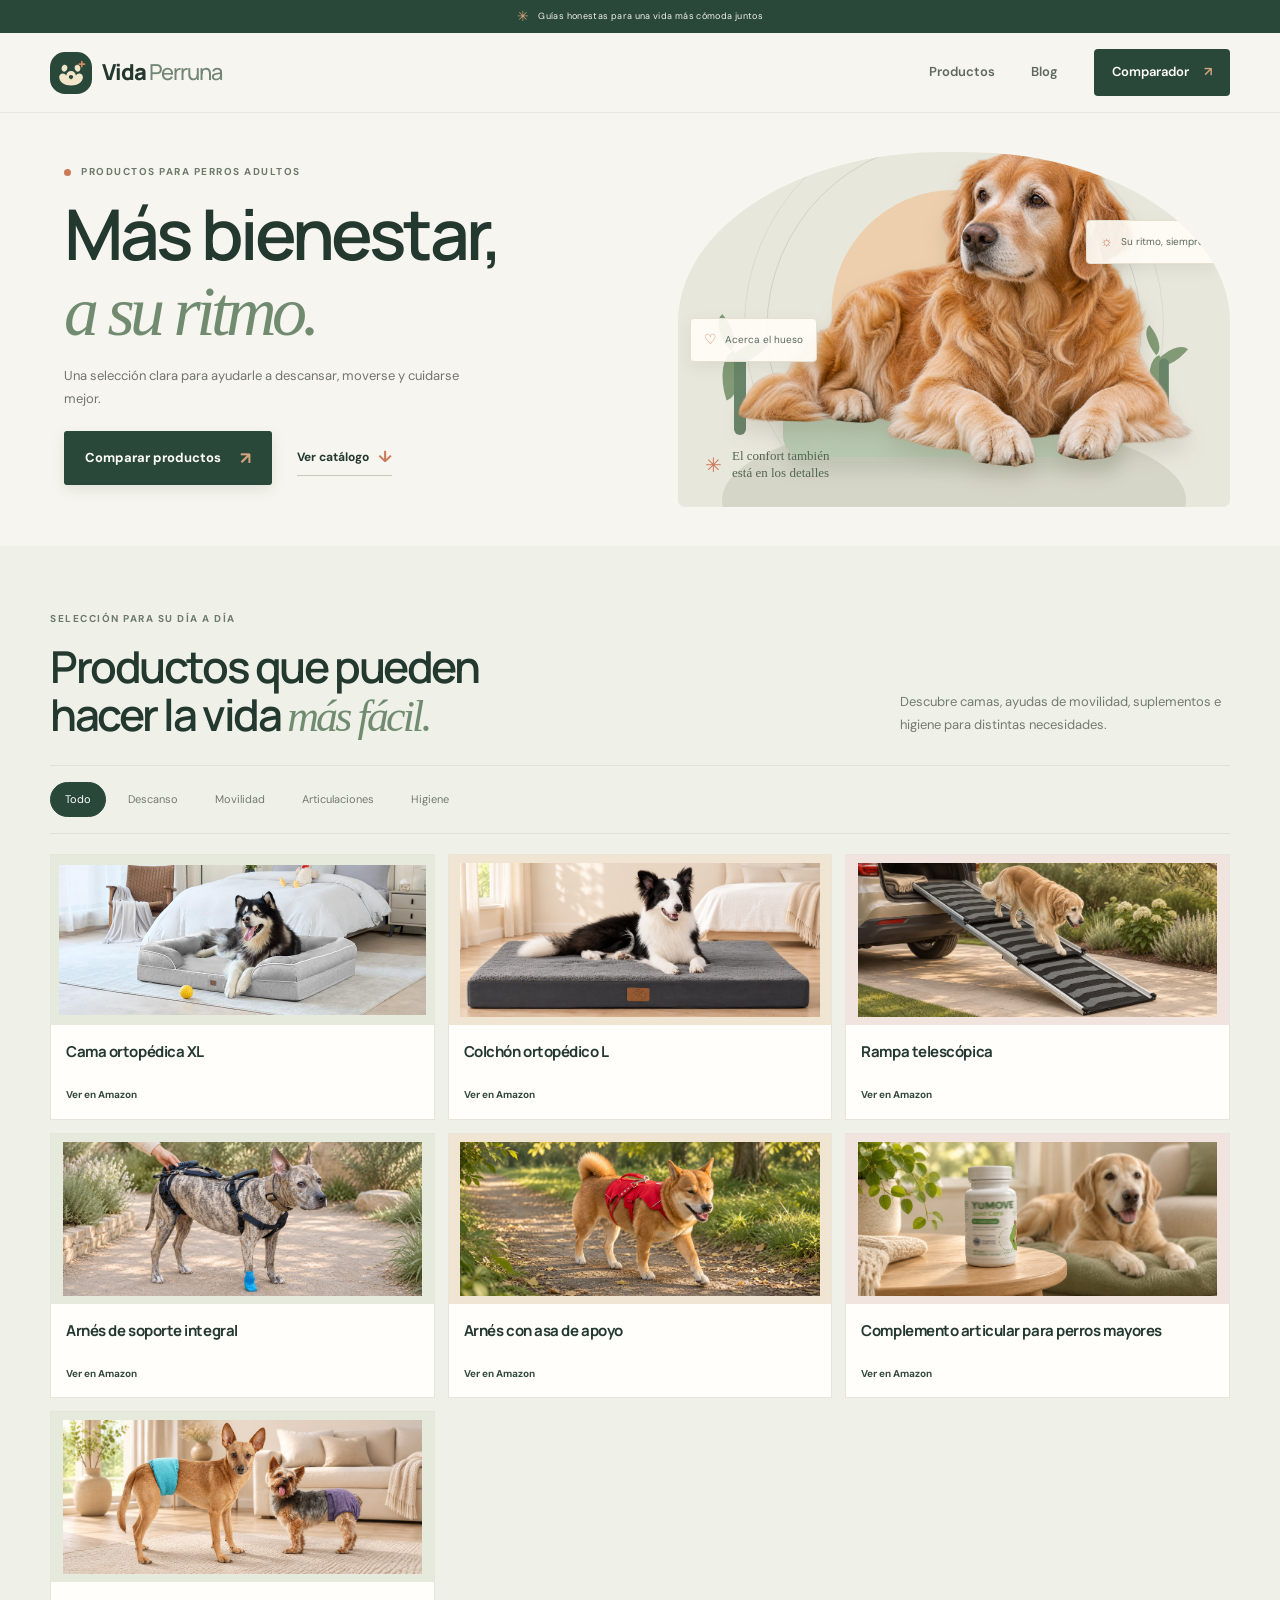
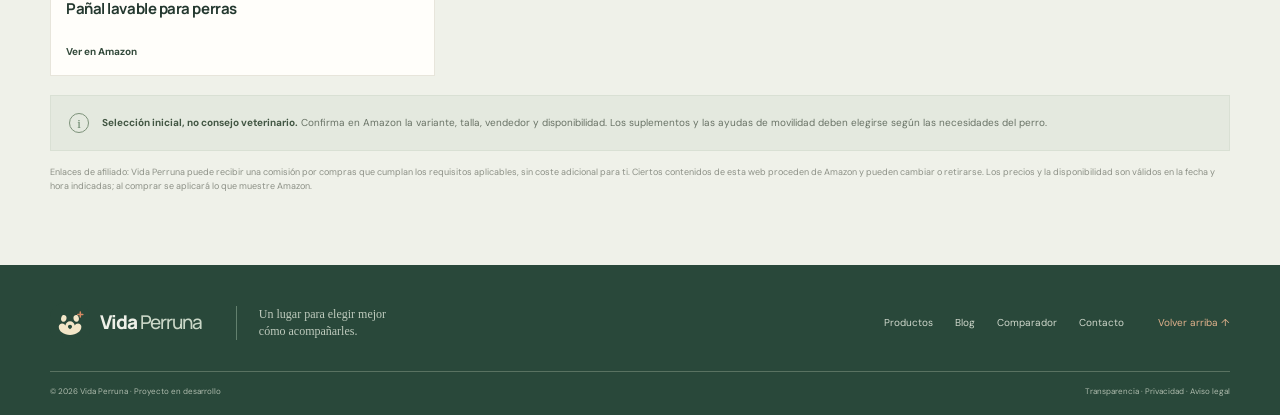
==== commit 7e22c9e5: "Remove blog preview from homepage" ====
--- a/index.html
+++ b/index.html
@@ -1,4 +1,4 @@
-<!doctype html><html lang="es"><head><meta charset="utf-8"/><meta name="viewport" content="width=device-width, initial-scale=1"/><meta name="theme-color" content="#f7f5ef"/><meta name="description" content="Productos seleccionados para perros adultos: camas ortopédicas, rampas, arneses, suplementos e higiene. Encuentra opciones y compáralas."/><title>Vida Perruna — Más cómodo cada día</title><link rel="icon" href="assets/logo.svg" type="image/svg+xml"/><link rel="preconnect" href="https://fonts.googleapis.com"/><link rel="preconnect" href="https://fonts.gstatic.com" crossorigin/><link href="https://fonts.googleapis.com/css2?family=DM+Sans:wght@400;500;600;700&family=Manrope:wght@400;500;600;700;800&display=swap" rel="stylesheet"/><link rel="stylesheet" href="styles.css?v=dog-interaction-v2-20261106"/></head><body><div class="announcement"><span class="spark">✳</span> Guías honestas para una vida más cómoda juntos</div><header class="site-header"><a class="brand" href="#inicio" aria-label="Vida Perruna, inicio"><img src="assets/logo.svg" alt="" width="42" height="42"/><span>Vida<span class="brand-light"> Perruna</span></span></a><button class="menu-toggle" aria-expanded="false" aria-controls="main-nav" aria-label="Abrir menú"><span></span><span></span></button><nav id="main-nav" class="main-nav"><a href="#productos">Productos</a><a href="blog.html">Blog</a><a class="nav-cta" href="comparador.html">Comparador <span>↗</span></a></nav></header><main id="inicio"><section class="hero wrap"><div class="hero-copy"><div class="eyebrow"><span class="eyebrow-dot"></span> PRODUCTOS PARA PERROS ADULTOS</div><h1>Más bienestar,<br/><em>a su ritmo.</em></h1><p class="hero-lede">Una selección clara para ayudarle a descansar, moverse y cuidarse mejor.</p><div class="hero-actions"><a class="button button-dark" href="comparador.html">Comparar productos <span>↗</span></a><a class="text-link" href="#productos">Ver catálogo <span>↓</span></a></div></div><div class="hero-art hero-dog-scene" role="group" tabindex="0" aria-label="Banner interactivo. Acerca el cursor al hocico para que el perro siga el hueso; pulsa Enter para saludarle."><div class="sun-disc"></div><div class="hero-orbit orbit-one"></div><div class="hero-orbit orbit-two"></div><div class="plant plant-left"><i></i><i></i><i></i><b></b></div><div class="plant plant-right"><i></i><i></i><i></i><b></b></div><div class="rug"></div><div class="bed"><div class="bed-seam"></div></div><div class="hero-dog"><img class="hero-dog-state dog-rest" src="assets/vida-perruna-perro-reposo.png" alt="Perro adulto descansando"/><img class="hero-dog-state dog-alert" src="assets/vida-perruna-perro-atento.png" alt="" aria-hidden="true"/></div><div class="hero-bone" aria-hidden="true"><svg viewBox="0 0 100 64"><path d="M29 17c-2-8-12-13-20-6-8 7-5 19 3 23-8 4-11 16-3 23 8 7 18 2 21-6h40c3 8 13 13 21 6 8-7 5-19-3-23 8-4 11-16 3-23-8-7-18-2-21 6z" fill="#fffaf1" stroke="#476458" stroke-width="6" stroke-linejoin="round"/><path d="M31 32h38" stroke="#c9875f" stroke-width="4" stroke-linecap="round"/></svg></div><div class="art-caption"><span class="caption-mark">✳</span><span>El confort también<br/>está en los detalles</span></div><div class="floating-tag tag-top"><span>☼</span> Su ritmo, siempre</div><div class="floating-tag tag-bottom"><span>♡</span> Acerca el hueso</div></div></section><section id="productos" class="compare-section products-section"><div class="wrap"><div class="section-heading"><div><span class="section-kicker">SELECCIÓN PARA SU DÍA A DÍA</span><h2>Productos que pueden<br/>hacer la vida <em>más fácil.</em></h2></div><p>Descubre camas, ayudas de movilidad, suplementos e higiene para distintas necesidades.</p></div><div class="compare-toolbar"><div class="filter-tabs" role="group" aria-label="Filtrar productos"><button class="filter active" data-filter="Todos">Todo</button><button class="filter" data-filter="Descanso">Descanso</button><button class="filter" data-filter="Movilidad">Movilidad</button><button class="filter" data-filter="Articulaciones">Articulaciones</button><button class="filter" data-filter="Higiene">Higiene</button></div></div><div id="product-grid" class="product-grid" aria-live="polite"></div><div class="data-note"><span class="note-icon">i</span><p><b>Selección inicial, no consejo veterinario.</b> Confirma en Amazon la variante, talla, vendedor y disponibilidad. Los suplementos y las ayudas de movilidad deben elegirse según las necesidades del perro.</p></div><div class="affiliate-note">Enlaces de afiliado: Vida Perruna puede recibir una comisión por compras que cumplan los requisitos aplicables, sin coste adicional para ti. Ciertos contenidos de esta web proceden de Amazon y pueden cambiar o retirarse. Los precios y la disponibilidad son válidos en la fecha y hora indicadas; al comprar se aplicará lo que muestre Amazon.</div></div></section><section id="blog-preview" class="editorial-section blog-section"><div class="wrap"><div class="editorial-heading"><div><span class="section-kicker">LECTURAS PARA ACOMPAÑARLE</span><h2>Últimas del blog</h2></div><a class="text-link" href="blog.html">Ver todos los artículos <span>↗</span></a></div><div class="article-grid blog-grid"><article class="article-card article-green"><a class="article-art-link" href="movilidad-perro-mayor.html" aria-label="Leer consejos para la movilidad de perros mayores"><div class="article-art"><img src="assets/blog-movilidad-rampa.png" alt="Perro mayor bajando por una rampa junto al coche" loading="lazy"/></div></a><div class="article-meta"><span>BIENESTAR Y MOVILIDAD</span><span>6 NOV 2026</span></div><h3>¿Le cuesta levantarse? 6 cambios en casa para ayudar a tu perro mayor</h3><a href="movilidad-perro-mayor.html">Leer el artículo <span>↗</span></a></article><article class="article-card article-green"><a class="article-art-link" href="guia-perro-mayor.html" aria-label="Leer guía de productos para perros mayores"><div class="article-art"><img src="assets/blog-guia-descanso.png" alt="Perro adulto levantándose de su cama en casa" loading="lazy"/></div></a><div class="article-meta"><span>GUÍA DE COMPRA</span><span>DESCANSO · MOVILIDAD · CUIDADOS</span></div><h3>Productos para perros mayores: qué revisar antes de elegir</h3><a href="guia-perro-mayor.html">Leer la guía <span>↗</span></a></article></div></div></section></main><footer class="site-footer"><div class="wrap footer-main"><a class="brand footer-brand" href="#inicio"><img src="assets/logo.svg" alt="" width="40" height="40"/><span>Vida<span class="brand-light"> Perruna</span></span></a><p>Un lugar para elegir mejor<br/>cómo acompañarles.</p><div class="footer-links"><a href="#productos">Productos</a><a href="blog.html">Blog</a><a href="comparador.html">Comparador</a><a href="mailto:hola@vidaperruna.online">Contacto</a></div><a class="back-top" href="#inicio">Volver arriba ↑</a></div><div class="wrap footer-bottom"><span>© 2026 Vida Perruna · Proyecto en desarrollo</span><span>Transparencia · Privacidad · Aviso legal</span></div></footer><script src="script.js?v=dog-interaction-v2-20261106"></script></body></html>
+<!doctype html><html lang="es"><head><meta charset="utf-8"/><meta name="viewport" content="width=device-width, initial-scale=1"/><meta name="theme-color" content="#f7f5ef"/><meta name="description" content="Productos seleccionados para perros adultos: camas ortopédicas, rampas, arneses, suplementos e higiene. Encuentra opciones y compáralas."/><title>Vida Perruna — Más cómodo cada día</title><link rel="icon" href="assets/logo.svg" type="image/svg+xml"/><link rel="preconnect" href="https://fonts.googleapis.com"/><link rel="preconnect" href="https://fonts.gstatic.com" crossorigin/><link href="https://fonts.googleapis.com/css2?family=DM+Sans:wght@400;500;600;700&family=Manrope:wght@400;500;600;700;800&display=swap" rel="stylesheet"/><link rel="stylesheet" href="styles.css?v=dog-interaction-v2-20261106"/></head><body><div class="announcement"><span class="spark">✳</span> Guías honestas para una vida más cómoda juntos</div><header class="site-header"><a class="brand" href="#inicio" aria-label="Vida Perruna, inicio"><img src="assets/logo.svg" alt="" width="42" height="42"/><span>Vida<span class="brand-light"> Perruna</span></span></a><button class="menu-toggle" aria-expanded="false" aria-controls="main-nav" aria-label="Abrir menú"><span></span><span></span></button><nav id="main-nav" class="main-nav"><a href="#productos">Productos</a><a href="blog.html">Blog</a><a class="nav-cta" href="comparador.html">Comparador <span>↗</span></a></nav></header><main id="inicio"><section class="hero wrap"><div class="hero-copy"><div class="eyebrow"><span class="eyebrow-dot"></span> PRODUCTOS PARA PERROS ADULTOS</div><h1>Más bienestar,<br/><em>a su ritmo.</em></h1><p class="hero-lede">Una selección clara para ayudarle a descansar, moverse y cuidarse mejor.</p><div class="hero-actions"><a class="button button-dark" href="comparador.html">Comparar productos <span>↗</span></a><a class="text-link" href="#productos">Ver catálogo <span>↓</span></a></div></div><div class="hero-art hero-dog-scene" role="group" tabindex="0" aria-label="Banner interactivo. Acerca el cursor al hocico para que el perro siga el hueso; pulsa Enter para saludarle."><div class="sun-disc"></div><div class="hero-orbit orbit-one"></div><div class="hero-orbit orbit-two"></div><div class="plant plant-left"><i></i><i></i><i></i><b></b></div><div class="plant plant-right"><i></i><i></i><i></i><b></b></div><div class="rug"></div><div class="bed"><div class="bed-seam"></div></div><div class="hero-dog"><img class="hero-dog-state dog-rest" src="assets/vida-perruna-perro-reposo.png" alt="Perro adulto descansando"/><img class="hero-dog-state dog-alert" src="assets/vida-perruna-perro-atento.png" alt="" aria-hidden="true"/></div><div class="hero-bone" aria-hidden="true"><svg viewBox="0 0 100 64"><path d="M29 17c-2-8-12-13-20-6-8 7-5 19 3 23-8 4-11 16-3 23 8 7 18 2 21-6h40c3 8 13 13 21 6 8-7 5-19-3-23 8-4 11-16 3-23-8-7-18-2-21 6z" fill="#fffaf1" stroke="#476458" stroke-width="6" stroke-linejoin="round"/><path d="M31 32h38" stroke="#c9875f" stroke-width="4" stroke-linecap="round"/></svg></div><div class="art-caption"><span class="caption-mark">✳</span><span>El confort también<br/>está en los detalles</span></div><div class="floating-tag tag-top"><span>☼</span> Su ritmo, siempre</div><div class="floating-tag tag-bottom"><span>♡</span> Acerca el hueso</div></div></section><section id="productos" class="compare-section products-section"><div class="wrap"><div class="section-heading"><div><span class="section-kicker">SELECCIÓN PARA SU DÍA A DÍA</span><h2>Productos que pueden<br/>hacer la vida <em>más fácil.</em></h2></div><p>Descubre camas, ayudas de movilidad, suplementos e higiene para distintas necesidades.</p></div><div class="compare-toolbar"><div class="filter-tabs" role="group" aria-label="Filtrar productos"><button class="filter active" data-filter="Todos">Todo</button><button class="filter" data-filter="Descanso">Descanso</button><button class="filter" data-filter="Movilidad">Movilidad</button><button class="filter" data-filter="Articulaciones">Articulaciones</button><button class="filter" data-filter="Higiene">Higiene</button></div></div><div id="product-grid" class="product-grid" aria-live="polite"></div><div class="data-note"><span class="note-icon">i</span><p><b>Selección inicial, no consejo veterinario.</b> Confirma en Amazon la variante, talla, vendedor y disponibilidad. Los suplementos y las ayudas de movilidad deben elegirse según las necesidades del perro.</p></div><div class="affiliate-note">Enlaces de afiliado: Vida Perruna puede recibir una comisión por compras que cumplan los requisitos aplicables, sin coste adicional para ti. Ciertos contenidos de esta web proceden de Amazon y pueden cambiar o retirarse. Los precios y la disponibilidad son válidos en la fecha y hora indicadas; al comprar se aplicará lo que muestre Amazon.</div></div></section></main><footer class="site-footer"><div class="wrap footer-main"><a class="brand footer-brand" href="#inicio"><img src="assets/logo.svg" alt="" width="40" height="40"/><span>Vida<span class="brand-light"> Perruna</span></span></a><p>Un lugar para elegir mejor<br/>cómo acompañarles.</p><div class="footer-links"><a href="#productos">Productos</a><a href="blog.html">Blog</a><a href="comparador.html">Comparador</a><a href="mailto:hola@vidaperruna.online">Contacto</a></div><a class="back-top" href="#inicio">Volver arriba ↑</a></div><div class="wrap footer-bottom"><span>© 2026 Vida Perruna · Proyecto en desarrollo</span><span>Transparencia · Privacidad · Aviso legal</span></div></footer><script src="script.js?v=dog-interaction-v2-20261106"></script></body></html>
 
 
 
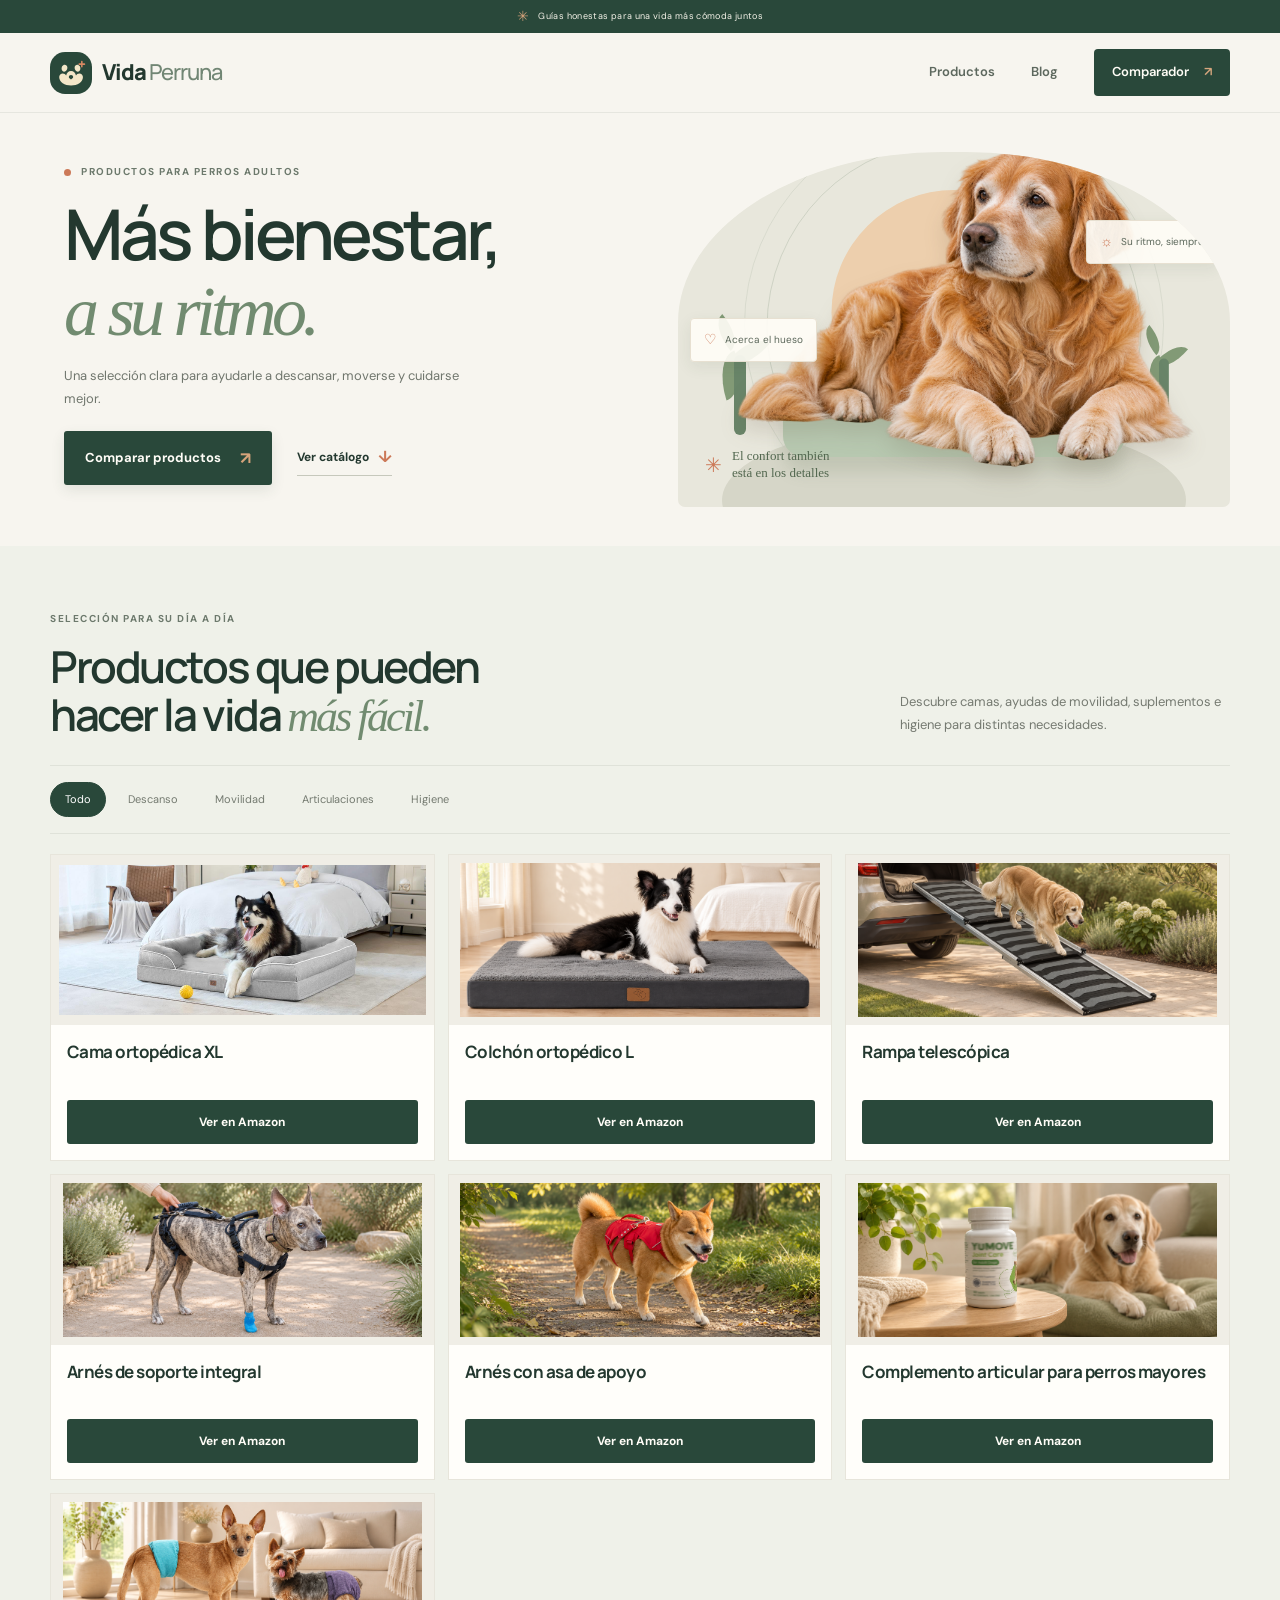
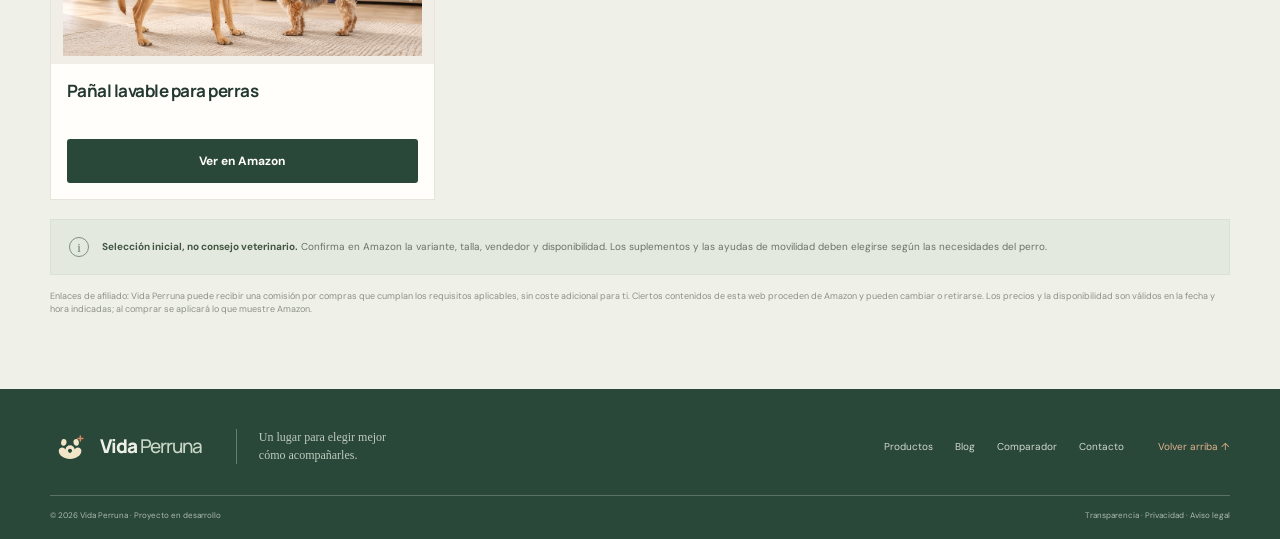
==== commit 9f5c2149: "Refresh site asset cache versions" ====
--- a/index.html
+++ b/index.html
@@ -1,4 +1,4 @@
-<!doctype html><html lang="es"><head><meta charset="utf-8"/><meta name="viewport" content="width=device-width, initial-scale=1"/><meta name="theme-color" content="#f7f5ef"/><meta name="description" content="Productos seleccionados para perros adultos: camas ortopédicas, rampas, arneses, suplementos e higiene. Encuentra opciones y compáralas."/><title>Vida Perruna — Más cómodo cada día</title><link rel="icon" href="assets/logo.svg" type="image/svg+xml"/><link rel="preconnect" href="https://fonts.googleapis.com"/><link rel="preconnect" href="https://fonts.gstatic.com" crossorigin/><link href="https://fonts.googleapis.com/css2?family=DM+Sans:wght@400;500;600;700&family=Manrope:wght@400;500;600;700;800&display=swap" rel="stylesheet"/><link rel="stylesheet" href="styles.css?v=dog-interaction-v2-20261106"/></head><body><div class="announcement"><span class="spark">✳</span> Guías honestas para una vida más cómoda juntos</div><header class="site-header"><a class="brand" href="#inicio" aria-label="Vida Perruna, inicio"><img src="assets/logo.svg" alt="" width="42" height="42"/><span>Vida<span class="brand-light"> Perruna</span></span></a><button class="menu-toggle" aria-expanded="false" aria-controls="main-nav" aria-label="Abrir menú"><span></span><span></span></button><nav id="main-nav" class="main-nav"><a href="#productos">Productos</a><a href="blog.html">Blog</a><a class="nav-cta" href="comparador.html">Comparador <span>↗</span></a></nav></header><main id="inicio"><section class="hero wrap"><div class="hero-copy"><div class="eyebrow"><span class="eyebrow-dot"></span> PRODUCTOS PARA PERROS ADULTOS</div><h1>Más bienestar,<br/><em>a su ritmo.</em></h1><p class="hero-lede">Una selección clara para ayudarle a descansar, moverse y cuidarse mejor.</p><div class="hero-actions"><a class="button button-dark" href="comparador.html">Comparar productos <span>↗</span></a><a class="text-link" href="#productos">Ver catálogo <span>↓</span></a></div></div><div class="hero-art hero-dog-scene" role="group" tabindex="0" aria-label="Banner interactivo. Acerca el cursor al hocico para que el perro siga el hueso; pulsa Enter para saludarle."><div class="sun-disc"></div><div class="hero-orbit orbit-one"></div><div class="hero-orbit orbit-two"></div><div class="plant plant-left"><i></i><i></i><i></i><b></b></div><div class="plant plant-right"><i></i><i></i><i></i><b></b></div><div class="rug"></div><div class="bed"><div class="bed-seam"></div></div><div class="hero-dog"><img class="hero-dog-state dog-rest" src="assets/vida-perruna-perro-reposo.png" alt="Perro adulto descansando"/><img class="hero-dog-state dog-alert" src="assets/vida-perruna-perro-atento.png" alt="" aria-hidden="true"/></div><div class="hero-bone" aria-hidden="true"><svg viewBox="0 0 100 64"><path d="M29 17c-2-8-12-13-20-6-8 7-5 19 3 23-8 4-11 16-3 23 8 7 18 2 21-6h40c3 8 13 13 21 6 8-7 5-19-3-23 8-4 11-16 3-23-8-7-18-2-21 6z" fill="#fffaf1" stroke="#476458" stroke-width="6" stroke-linejoin="round"/><path d="M31 32h38" stroke="#c9875f" stroke-width="4" stroke-linecap="round"/></svg></div><div class="art-caption"><span class="caption-mark">✳</span><span>El confort también<br/>está en los detalles</span></div><div class="floating-tag tag-top"><span>☼</span> Su ritmo, siempre</div><div class="floating-tag tag-bottom"><span>♡</span> Acerca el hueso</div></div></section><section id="productos" class="compare-section products-section"><div class="wrap"><div class="section-heading"><div><span class="section-kicker">SELECCIÓN PARA SU DÍA A DÍA</span><h2>Productos que pueden<br/>hacer la vida <em>más fácil.</em></h2></div><p>Descubre camas, ayudas de movilidad, suplementos e higiene para distintas necesidades.</p></div><div class="compare-toolbar"><div class="filter-tabs" role="group" aria-label="Filtrar productos"><button class="filter active" data-filter="Todos">Todo</button><button class="filter" data-filter="Descanso">Descanso</button><button class="filter" data-filter="Movilidad">Movilidad</button><button class="filter" data-filter="Articulaciones">Articulaciones</button><button class="filter" data-filter="Higiene">Higiene</button></div></div><div id="product-grid" class="product-grid" aria-live="polite"></div><div class="data-note"><span class="note-icon">i</span><p><b>Selección inicial, no consejo veterinario.</b> Confirma en Amazon la variante, talla, vendedor y disponibilidad. Los suplementos y las ayudas de movilidad deben elegirse según las necesidades del perro.</p></div><div class="affiliate-note">Enlaces de afiliado: Vida Perruna puede recibir una comisión por compras que cumplan los requisitos aplicables, sin coste adicional para ti. Ciertos contenidos de esta web proceden de Amazon y pueden cambiar o retirarse. Los precios y la disponibilidad son válidos en la fecha y hora indicadas; al comprar se aplicará lo que muestre Amazon.</div></div></section></main><footer class="site-footer"><div class="wrap footer-main"><a class="brand footer-brand" href="#inicio"><img src="assets/logo.svg" alt="" width="40" height="40"/><span>Vida<span class="brand-light"> Perruna</span></span></a><p>Un lugar para elegir mejor<br/>cómo acompañarles.</p><div class="footer-links"><a href="#productos">Productos</a><a href="blog.html">Blog</a><a href="comparador.html">Comparador</a><a href="mailto:hola@vidaperruna.online">Contacto</a></div><a class="back-top" href="#inicio">Volver arriba ↑</a></div><div class="wrap footer-bottom"><span>© 2026 Vida Perruna · Proyecto en desarrollo</span><span>Transparencia · Privacidad · Aviso legal</span></div></footer><script src="script.js?v=dog-interaction-v2-20261106"></script></body></html>
+<!doctype html><html lang="es"><head><meta charset="utf-8"/><meta name="viewport" content="width=device-width, initial-scale=1"/><meta name="theme-color" content="#f7f5ef"/><meta name="description" content="Productos seleccionados para perros adultos: camas ortopédicas, rampas, arneses, suplementos e higiene. Encuentra opciones y compáralas."/><title>Vida Perruna — Más cómodo cada día</title><link rel="icon" href="assets/logo.svg" type="image/svg+xml"/><link rel="preconnect" href="https://fonts.googleapis.com"/><link rel="preconnect" href="https://fonts.gstatic.com" crossorigin/><link href="https://fonts.googleapis.com/css2?family=DM+Sans:wght@400;500;600;700&family=Manrope:wght@400;500;600;700;800&display=swap" rel="stylesheet"/><link rel="stylesheet" href="styles.css?v=minimal-cards-20261106"/></head><body><div class="announcement"><span class="spark">✳</span> Guías honestas para una vida más cómoda juntos</div><header class="site-header"><a class="brand" href="#inicio" aria-label="Vida Perruna, inicio"><img src="assets/logo.svg" alt="" width="42" height="42"/><span>Vida<span class="brand-light"> Perruna</span></span></a><button class="menu-toggle" aria-expanded="false" aria-controls="main-nav" aria-label="Abrir menú"><span></span><span></span></button><nav id="main-nav" class="main-nav"><a href="#productos">Productos</a><a href="blog.html">Blog</a><a class="nav-cta" href="comparador.html">Comparador <span>↗</span></a></nav></header><main id="inicio"><section class="hero wrap"><div class="hero-copy"><div class="eyebrow"><span class="eyebrow-dot"></span> PRODUCTOS PARA PERROS ADULTOS</div><h1>Más bienestar,<br/><em>a su ritmo.</em></h1><p class="hero-lede">Una selección clara para ayudarle a descansar, moverse y cuidarse mejor.</p><div class="hero-actions"><a class="button button-dark" href="comparador.html">Comparar productos <span>↗</span></a><a class="text-link" href="#productos">Ver catálogo <span>↓</span></a></div></div><div class="hero-art hero-dog-scene" role="group" tabindex="0" aria-label="Banner interactivo. Acerca el cursor al hocico para que el perro siga el hueso; pulsa Enter para saludarle."><div class="sun-disc"></div><div class="hero-orbit orbit-one"></div><div class="hero-orbit orbit-two"></div><div class="plant plant-left"><i></i><i></i><i></i><b></b></div><div class="plant plant-right"><i></i><i></i><i></i><b></b></div><div class="rug"></div><div class="bed"><div class="bed-seam"></div></div><div class="hero-dog"><img class="hero-dog-state dog-rest" src="assets/vida-perruna-perro-reposo.png" alt="Perro adulto descansando"/><img class="hero-dog-state dog-alert" src="assets/vida-perruna-perro-atento.png" alt="" aria-hidden="true"/></div><div class="hero-bone" aria-hidden="true"><svg viewBox="0 0 100 64"><path d="M29 17c-2-8-12-13-20-6-8 7-5 19 3 23-8 4-11 16-3 23 8 7 18 2 21-6h40c3 8 13 13 21 6 8-7 5-19-3-23 8-4 11-16 3-23-8-7-18-2-21 6z" fill="#fffaf1" stroke="#476458" stroke-width="6" stroke-linejoin="round"/><path d="M31 32h38" stroke="#c9875f" stroke-width="4" stroke-linecap="round"/></svg></div><div class="art-caption"><span class="caption-mark">✳</span><span>El confort también<br/>está en los detalles</span></div><div class="floating-tag tag-top"><span>☼</span> Su ritmo, siempre</div><div class="floating-tag tag-bottom"><span>♡</span> Acerca el hueso</div></div></section><section id="productos" class="compare-section products-section"><div class="wrap"><div class="section-heading"><div><span class="section-kicker">SELECCIÓN PARA SU DÍA A DÍA</span><h2>Productos que pueden<br/>hacer la vida <em>más fácil.</em></h2></div><p>Descubre camas, ayudas de movilidad, suplementos e higiene para distintas necesidades.</p></div><div class="compare-toolbar"><div class="filter-tabs" role="group" aria-label="Filtrar productos"><button class="filter active" data-filter="Todos">Todo</button><button class="filter" data-filter="Descanso">Descanso</button><button class="filter" data-filter="Movilidad">Movilidad</button><button class="filter" data-filter="Articulaciones">Articulaciones</button><button class="filter" data-filter="Higiene">Higiene</button></div></div><div id="product-grid" class="product-grid" aria-live="polite"></div><div class="data-note"><span class="note-icon">i</span><p><b>Selección inicial, no consejo veterinario.</b> Confirma en Amazon la variante, talla, vendedor y disponibilidad. Los suplementos y las ayudas de movilidad deben elegirse según las necesidades del perro.</p></div><div class="affiliate-note">Enlaces de afiliado: Vida Perruna puede recibir una comisión por compras que cumplan los requisitos aplicables, sin coste adicional para ti. Ciertos contenidos de esta web proceden de Amazon y pueden cambiar o retirarse. Los precios y la disponibilidad son válidos en la fecha y hora indicadas; al comprar se aplicará lo que muestre Amazon.</div></div></section></main><footer class="site-footer"><div class="wrap footer-main"><a class="brand footer-brand" href="#inicio"><img src="assets/logo.svg" alt="" width="40" height="40"/><span>Vida<span class="brand-light"> Perruna</span></span></a><p>Un lugar para elegir mejor<br/>cómo acompañarles.</p><div class="footer-links"><a href="#productos">Productos</a><a href="blog.html">Blog</a><a href="comparador.html">Comparador</a><a href="mailto:hola@vidaperruna.online">Contacto</a></div><a class="back-top" href="#inicio">Volver arriba ↑</a></div><div class="wrap footer-bottom"><span>© 2026 Vida Perruna · Proyecto en desarrollo</span><span>Transparencia · Privacidad · Aviso legal</span></div></footer><script src="script.js?v=minimal-cards-20261106"></script></body></html>
 
 
 
--- a/styles.css
+++ b/styles.css
@@ -165,3 +165,13 @@
 @media(prefers-reduced-motion:reduce){.hero-dog,.hero-dog-state,.hero-bone{transition:none!important}}
 
 .hero-art.hero-dog-scene .hero-dog{left:8%;transform:none}
+
+/* Minimal product cards */
+.product-info{padding:16px;display:flex;flex-direction:column;gap:16px}
+.product-info h3{min-height:2.5em;margin:0;font-size:17px;line-height:1.3}
+.product-button{display:flex;align-items:center;justify-content:center;min-height:44px;width:100%;padding:10px 14px;background:var(--green);color:#fffdf7;border-radius:3px;font-size:12px;font-weight:700;text-decoration:none}
+.product-button:hover{background:#1f3a2f}
+.product-art{background:#f0eee6!important}
+.article-art-photo{height:auto!important;aspect-ratio:3/2;display:block;background:#e8e7dc!important}
+.article-art-photo img{display:block;width:100%;height:100%;object-fit:contain;object-position:center}
+@media(max-width:760px){.product-art{height:210px}}
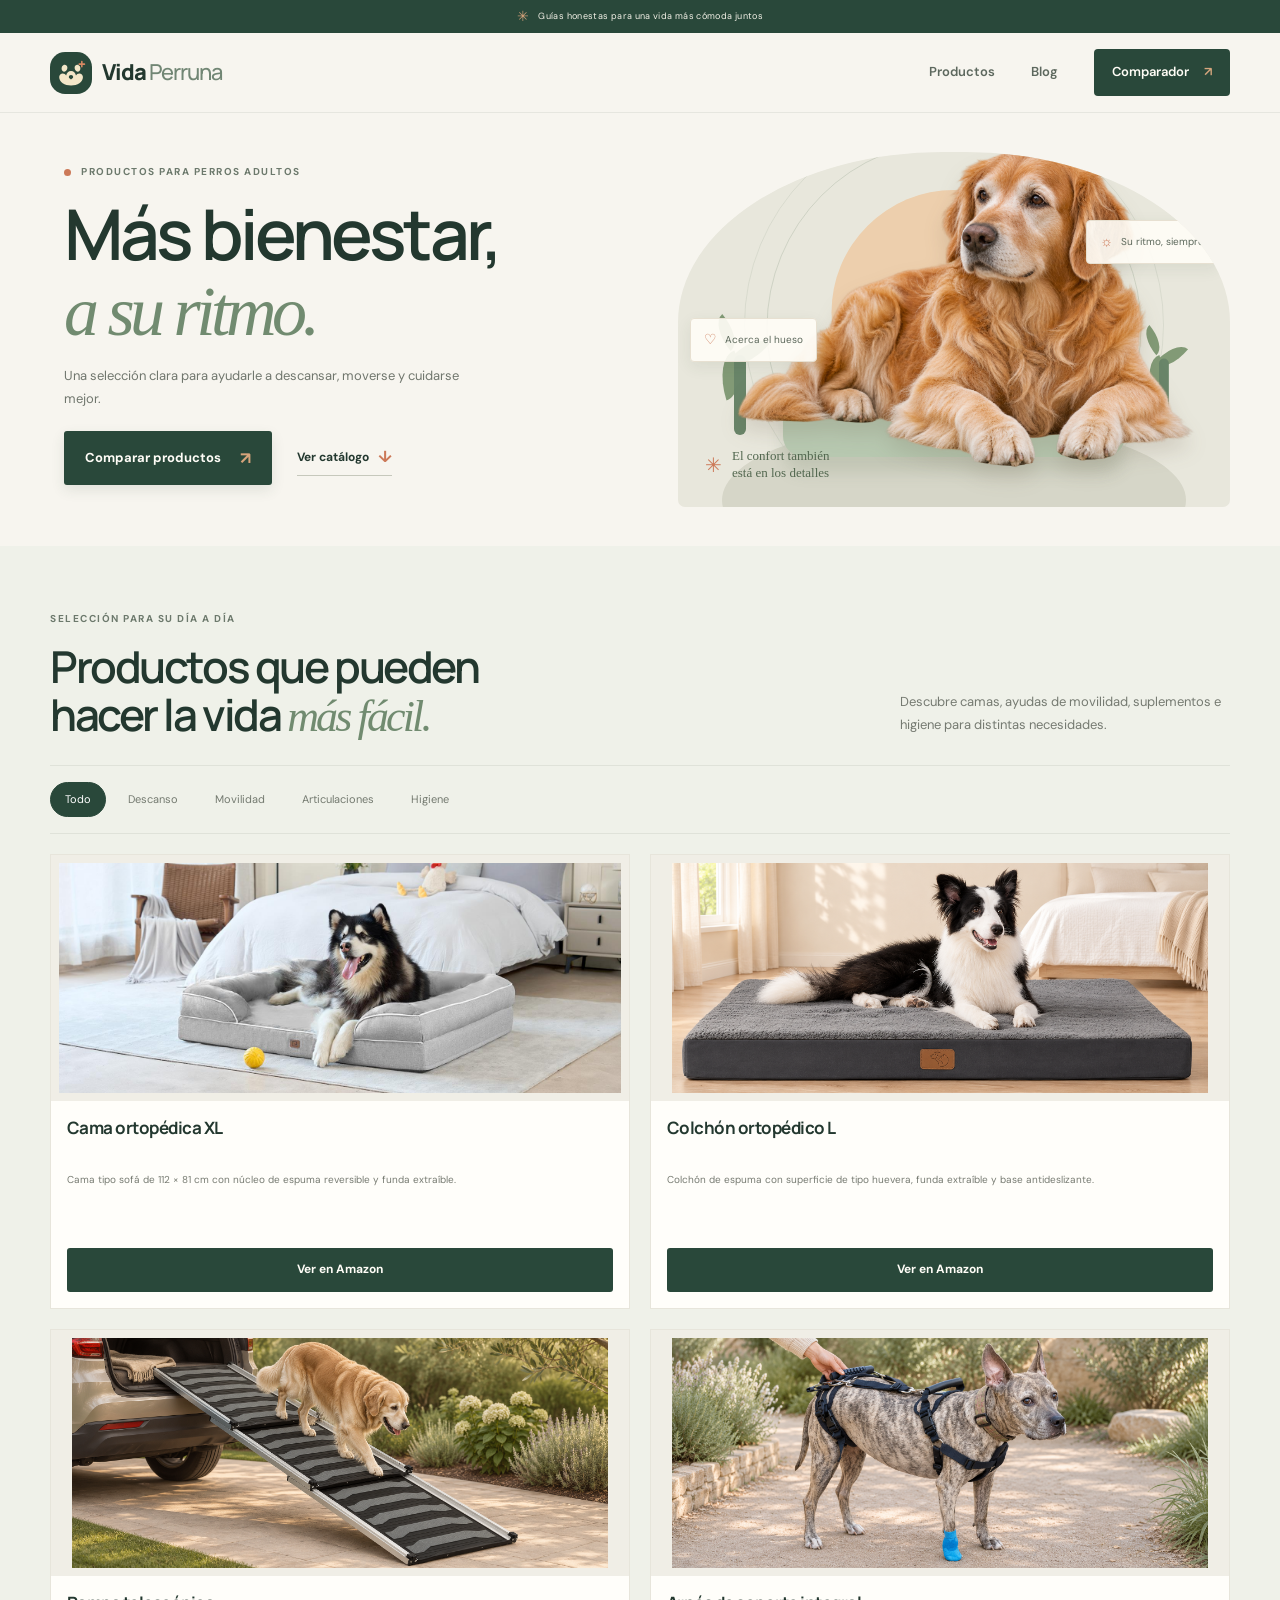
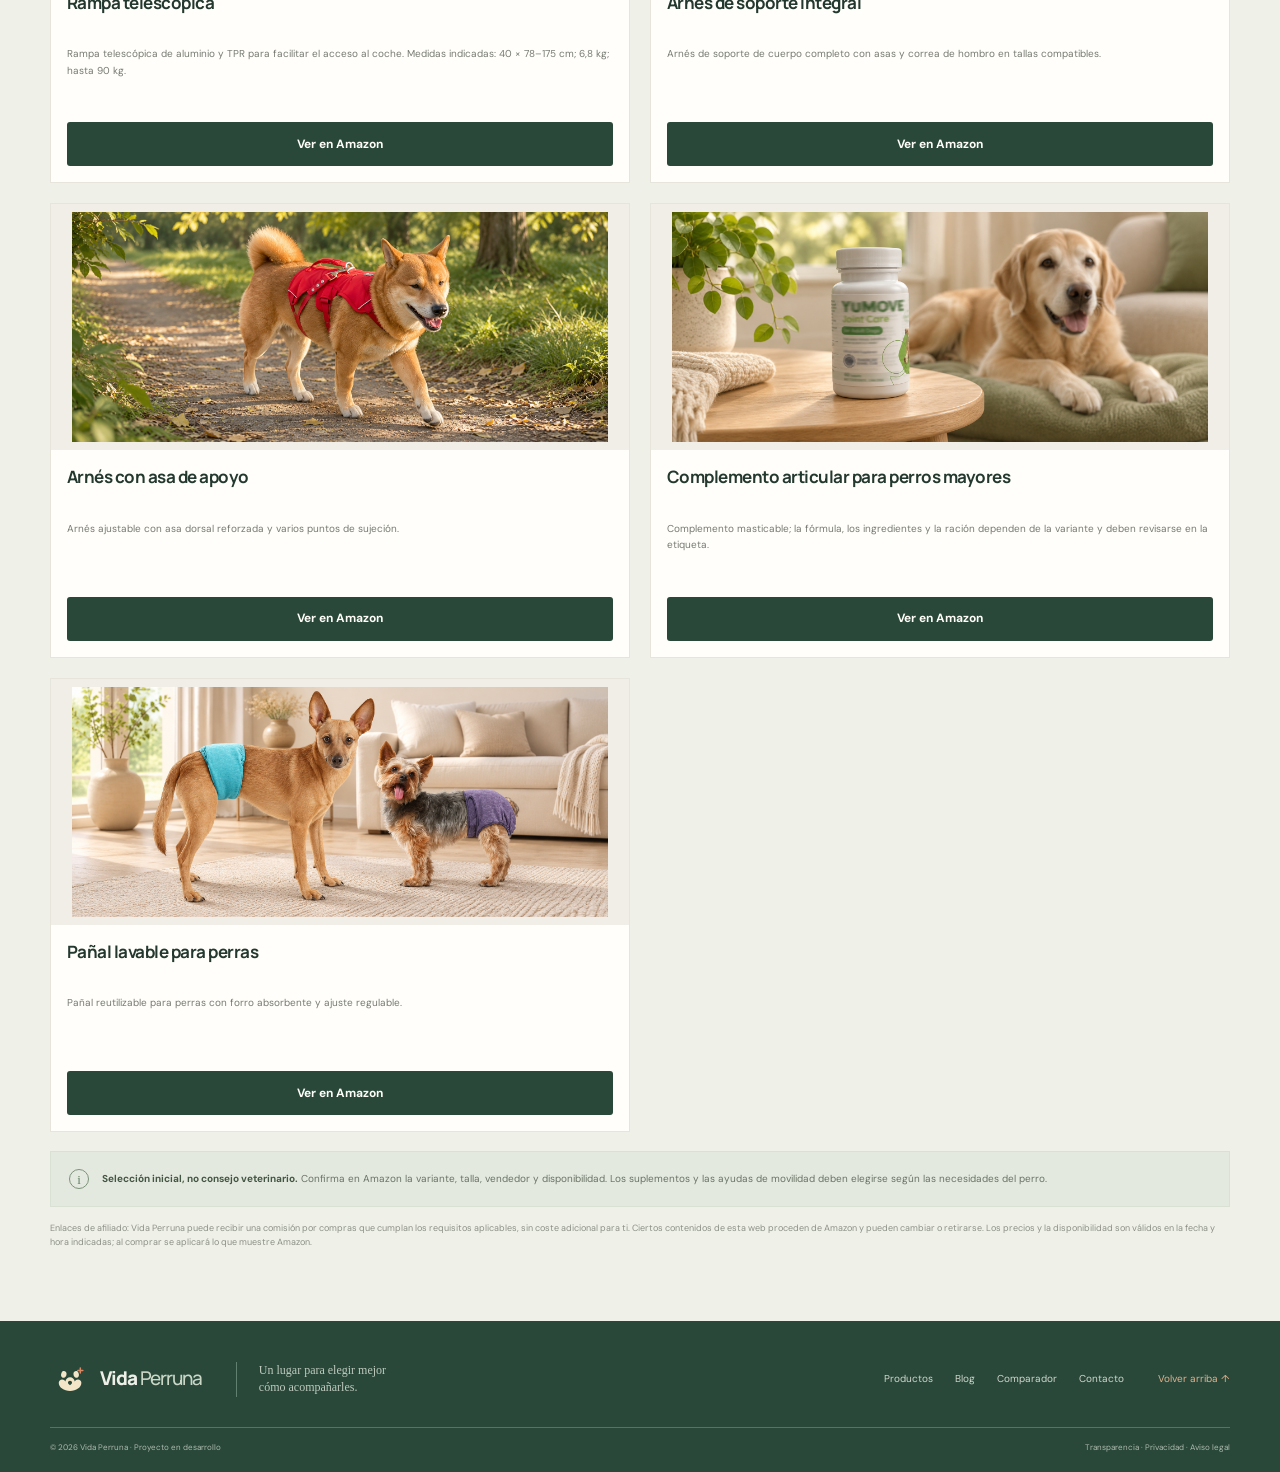
==== commit 48a7edde: "Actualizar versiones de estilos y tarjetas en portada" ====
--- a/index.html
+++ b/index.html
@@ -1,4 +1,4 @@
-<!doctype html><html lang="es"><head><meta charset="utf-8"/><meta name="viewport" content="width=device-width, initial-scale=1"/><meta name="theme-color" content="#f7f5ef"/><meta name="description" content="Productos seleccionados para perros adultos: camas ortopédicas, rampas, arneses, suplementos e higiene. Encuentra opciones y compáralas."/><title>Vida Perruna — Más cómodo cada día</title><link rel="icon" href="assets/logo.svg" type="image/svg+xml"/><link rel="preconnect" href="https://fonts.googleapis.com"/><link rel="preconnect" href="https://fonts.gstatic.com" crossorigin/><link href="https://fonts.googleapis.com/css2?family=DM+Sans:wght@400;500;600;700&family=Manrope:wght@400;500;600;700;800&display=swap" rel="stylesheet"/><link rel="stylesheet" href="styles.css?v=minimal-cards-20261106"/></head><body><div class="announcement"><span class="spark">✳</span> Guías honestas para una vida más cómoda juntos</div><header class="site-header"><a class="brand" href="#inicio" aria-label="Vida Perruna, inicio"><img src="assets/logo.svg" alt="" width="42" height="42"/><span>Vida<span class="brand-light"> Perruna</span></span></a><button class="menu-toggle" aria-expanded="false" aria-controls="main-nav" aria-label="Abrir menú"><span></span><span></span></button><nav id="main-nav" class="main-nav"><a href="#productos">Productos</a><a href="blog.html">Blog</a><a class="nav-cta" href="comparador.html">Comparador <span>↗</span></a></nav></header><main id="inicio"><section class="hero wrap"><div class="hero-copy"><div class="eyebrow"><span class="eyebrow-dot"></span> PRODUCTOS PARA PERROS ADULTOS</div><h1>Más bienestar,<br/><em>a su ritmo.</em></h1><p class="hero-lede">Una selección clara para ayudarle a descansar, moverse y cuidarse mejor.</p><div class="hero-actions"><a class="button button-dark" href="comparador.html">Comparar productos <span>↗</span></a><a class="text-link" href="#productos">Ver catálogo <span>↓</span></a></div></div><div class="hero-art hero-dog-scene" role="group" tabindex="0" aria-label="Banner interactivo. Acerca el cursor al hocico para que el perro siga el hueso; pulsa Enter para saludarle."><div class="sun-disc"></div><div class="hero-orbit orbit-one"></div><div class="hero-orbit orbit-two"></div><div class="plant plant-left"><i></i><i></i><i></i><b></b></div><div class="plant plant-right"><i></i><i></i><i></i><b></b></div><div class="rug"></div><div class="bed"><div class="bed-seam"></div></div><div class="hero-dog"><img class="hero-dog-state dog-rest" src="assets/vida-perruna-perro-reposo.png" alt="Perro adulto descansando"/><img class="hero-dog-state dog-alert" src="assets/vida-perruna-perro-atento.png" alt="" aria-hidden="true"/></div><div class="hero-bone" aria-hidden="true"><svg viewBox="0 0 100 64"><path d="M29 17c-2-8-12-13-20-6-8 7-5 19 3 23-8 4-11 16-3 23 8 7 18 2 21-6h40c3 8 13 13 21 6 8-7 5-19-3-23 8-4 11-16 3-23-8-7-18-2-21 6z" fill="#fffaf1" stroke="#476458" stroke-width="6" stroke-linejoin="round"/><path d="M31 32h38" stroke="#c9875f" stroke-width="4" stroke-linecap="round"/></svg></div><div class="art-caption"><span class="caption-mark">✳</span><span>El confort también<br/>está en los detalles</span></div><div class="floating-tag tag-top"><span>☼</span> Su ritmo, siempre</div><div class="floating-tag tag-bottom"><span>♡</span> Acerca el hueso</div></div></section><section id="productos" class="compare-section products-section"><div class="wrap"><div class="section-heading"><div><span class="section-kicker">SELECCIÓN PARA SU DÍA A DÍA</span><h2>Productos que pueden<br/>hacer la vida <em>más fácil.</em></h2></div><p>Descubre camas, ayudas de movilidad, suplementos e higiene para distintas necesidades.</p></div><div class="compare-toolbar"><div class="filter-tabs" role="group" aria-label="Filtrar productos"><button class="filter active" data-filter="Todos">Todo</button><button class="filter" data-filter="Descanso">Descanso</button><button class="filter" data-filter="Movilidad">Movilidad</button><button class="filter" data-filter="Articulaciones">Articulaciones</button><button class="filter" data-filter="Higiene">Higiene</button></div></div><div id="product-grid" class="product-grid" aria-live="polite"></div><div class="data-note"><span class="note-icon">i</span><p><b>Selección inicial, no consejo veterinario.</b> Confirma en Amazon la variante, talla, vendedor y disponibilidad. Los suplementos y las ayudas de movilidad deben elegirse según las necesidades del perro.</p></div><div class="affiliate-note">Enlaces de afiliado: Vida Perruna puede recibir una comisión por compras que cumplan los requisitos aplicables, sin coste adicional para ti. Ciertos contenidos de esta web proceden de Amazon y pueden cambiar o retirarse. Los precios y la disponibilidad son válidos en la fecha y hora indicadas; al comprar se aplicará lo que muestre Amazon.</div></div></section></main><footer class="site-footer"><div class="wrap footer-main"><a class="brand footer-brand" href="#inicio"><img src="assets/logo.svg" alt="" width="40" height="40"/><span>Vida<span class="brand-light"> Perruna</span></span></a><p>Un lugar para elegir mejor<br/>cómo acompañarles.</p><div class="footer-links"><a href="#productos">Productos</a><a href="blog.html">Blog</a><a href="comparador.html">Comparador</a><a href="mailto:hola@vidaperruna.online">Contacto</a></div><a class="back-top" href="#inicio">Volver arriba ↑</a></div><div class="wrap footer-bottom"><span>© 2026 Vida Perruna · Proyecto en desarrollo</span><span>Transparencia · Privacidad · Aviso legal</span></div></footer><script src="script.js?v=minimal-cards-20261106"></script></body></html>
+<!doctype html><html lang="es"><head><meta charset="utf-8"/><meta name="viewport" content="width=device-width, initial-scale=1"/><meta name="theme-color" content="#f7f5ef"/><meta name="description" content="Productos seleccionados para perros adultos: camas ortopédicas, rampas, arneses, suplementos e higiene. Encuentra opciones y compáralas."/><title>Vida Perruna — Más cómodo cada día</title><link rel="icon" href="assets/logo.svg" type="image/svg+xml"/><link rel="preconnect" href="https://fonts.googleapis.com"/><link rel="preconnect" href="https://fonts.gstatic.com" crossorigin/><link href="https://fonts.googleapis.com/css2?family=DM+Sans:wght@400;500;600;700&family=Manrope:wght@400;500;600;700;800&display=swap" rel="stylesheet"/><link rel="stylesheet" href="styles.css?v=two-products-description-20261106"/></head><body><div class="announcement"><span class="spark">✳</span> Guías honestas para una vida más cómoda juntos</div><header class="site-header"><a class="brand" href="#inicio" aria-label="Vida Perruna, inicio"><img src="assets/logo.svg" alt="" width="42" height="42"/><span>Vida<span class="brand-light"> Perruna</span></span></a><button class="menu-toggle" aria-expanded="false" aria-controls="main-nav" aria-label="Abrir menú"><span></span><span></span></button><nav id="main-nav" class="main-nav"><a href="#productos">Productos</a><a href="blog.html">Blog</a><a class="nav-cta" href="comparador.html">Comparador <span>↗</span></a></nav></header><main id="inicio"><section class="hero wrap"><div class="hero-copy"><div class="eyebrow"><span class="eyebrow-dot"></span> PRODUCTOS PARA PERROS ADULTOS</div><h1>Más bienestar,<br/><em>a su ritmo.</em></h1><p class="hero-lede">Una selección clara para ayudarle a descansar, moverse y cuidarse mejor.</p><div class="hero-actions"><a class="button button-dark" href="comparador.html">Comparar productos <span>↗</span></a><a class="text-link" href="#productos">Ver catálogo <span>↓</span></a></div></div><div class="hero-art hero-dog-scene" role="group" tabindex="0" aria-label="Banner interactivo. Acerca el cursor al hocico para que el perro siga el hueso; pulsa Enter para saludarle."><div class="sun-disc"></div><div class="hero-orbit orbit-one"></div><div class="hero-orbit orbit-two"></div><div class="plant plant-left"><i></i><i></i><i></i><b></b></div><div class="plant plant-right"><i></i><i></i><i></i><b></b></div><div class="rug"></div><div class="bed"><div class="bed-seam"></div></div><div class="hero-dog"><img class="hero-dog-state dog-rest" src="assets/vida-perruna-perro-reposo.png" alt="Perro adulto descansando"/><img class="hero-dog-state dog-alert" src="assets/vida-perruna-perro-atento.png" alt="" aria-hidden="true"/></div><div class="hero-bone" aria-hidden="true"><svg viewBox="0 0 100 64"><path d="M29 17c-2-8-12-13-20-6-8 7-5 19 3 23-8 4-11 16-3 23 8 7 18 2 21-6h40c3 8 13 13 21 6 8-7 5-19-3-23 8-4 11-16 3-23-8-7-18-2-21 6z" fill="#fffaf1" stroke="#476458" stroke-width="6" stroke-linejoin="round"/><path d="M31 32h38" stroke="#c9875f" stroke-width="4" stroke-linecap="round"/></svg></div><div class="art-caption"><span class="caption-mark">✳</span><span>El confort también<br/>está en los detalles</span></div><div class="floating-tag tag-top"><span>☼</span> Su ritmo, siempre</div><div class="floating-tag tag-bottom"><span>♡</span> Acerca el hueso</div></div></section><section id="productos" class="compare-section products-section"><div class="wrap"><div class="section-heading"><div><span class="section-kicker">SELECCIÓN PARA SU DÍA A DÍA</span><h2>Productos que pueden<br/>hacer la vida <em>más fácil.</em></h2></div><p>Descubre camas, ayudas de movilidad, suplementos e higiene para distintas necesidades.</p></div><div class="compare-toolbar"><div class="filter-tabs" role="group" aria-label="Filtrar productos"><button class="filter active" data-filter="Todos">Todo</button><button class="filter" data-filter="Descanso">Descanso</button><button class="filter" data-filter="Movilidad">Movilidad</button><button class="filter" data-filter="Articulaciones">Articulaciones</button><button class="filter" data-filter="Higiene">Higiene</button></div></div><div id="product-grid" class="product-grid" aria-live="polite"></div><div class="data-note"><span class="note-icon">i</span><p><b>Selección inicial, no consejo veterinario.</b> Confirma en Amazon la variante, talla, vendedor y disponibilidad. Los suplementos y las ayudas de movilidad deben elegirse según las necesidades del perro.</p></div><div class="affiliate-note">Enlaces de afiliado: Vida Perruna puede recibir una comisión por compras que cumplan los requisitos aplicables, sin coste adicional para ti. Ciertos contenidos de esta web proceden de Amazon y pueden cambiar o retirarse. Los precios y la disponibilidad son válidos en la fecha y hora indicadas; al comprar se aplicará lo que muestre Amazon.</div></div></section></main><footer class="site-footer"><div class="wrap footer-main"><a class="brand footer-brand" href="#inicio"><img src="assets/logo.svg" alt="" width="40" height="40"/><span>Vida<span class="brand-light"> Perruna</span></span></a><p>Un lugar para elegir mejor<br/>cómo acompañarles.</p><div class="footer-links"><a href="#productos">Productos</a><a href="blog.html">Blog</a><a href="comparador.html">Comparador</a><a href="mailto:hola@vidaperruna.online">Contacto</a></div><a class="back-top" href="#inicio">Volver arriba ↑</a></div><div class="wrap footer-bottom"><span>© 2026 Vida Perruna · Proyecto en desarrollo</span><span>Transparencia · Privacidad · Aviso legal</span></div></footer><script src="script.js?v=two-products-description-20261106"></script></body></html>
 
 
 
--- a/styles.css
+++ b/styles.css
@@ -175,3 +175,11 @@
 .article-art-photo{height:auto!important;aspect-ratio:3/2;display:block;background:#e8e7dc!important}
 .article-art-photo img{display:block;width:100%;height:100%;object-fit:contain;object-position:center}
 @media(max-width:760px){.product-art{height:210px}}
+
+
+/* Dos productos por fila, con una descripción breve y legible */
+.product-grid{grid-template-columns:repeat(2,minmax(0,1fr));gap:20px}
+.product-art{height:auto;aspect-ratio:2.35/1;min-height:190px;max-height:260px}
+.product-summary{margin:0;color:#73796f;font-size:12px;line-height:1.65;display:-webkit-box;-webkit-box-orient:vertical;-webkit-line-clamp:3;overflow:hidden;min-height:3.3em}
+.product-info{gap:12px}
+@media(max-width:650px){.product-grid{grid-template-columns:1fr;gap:14px}.product-art{aspect-ratio:2.1/1;min-height:150px;max-height:210px}.product-summary{-webkit-line-clamp:3;min-height:0}}
